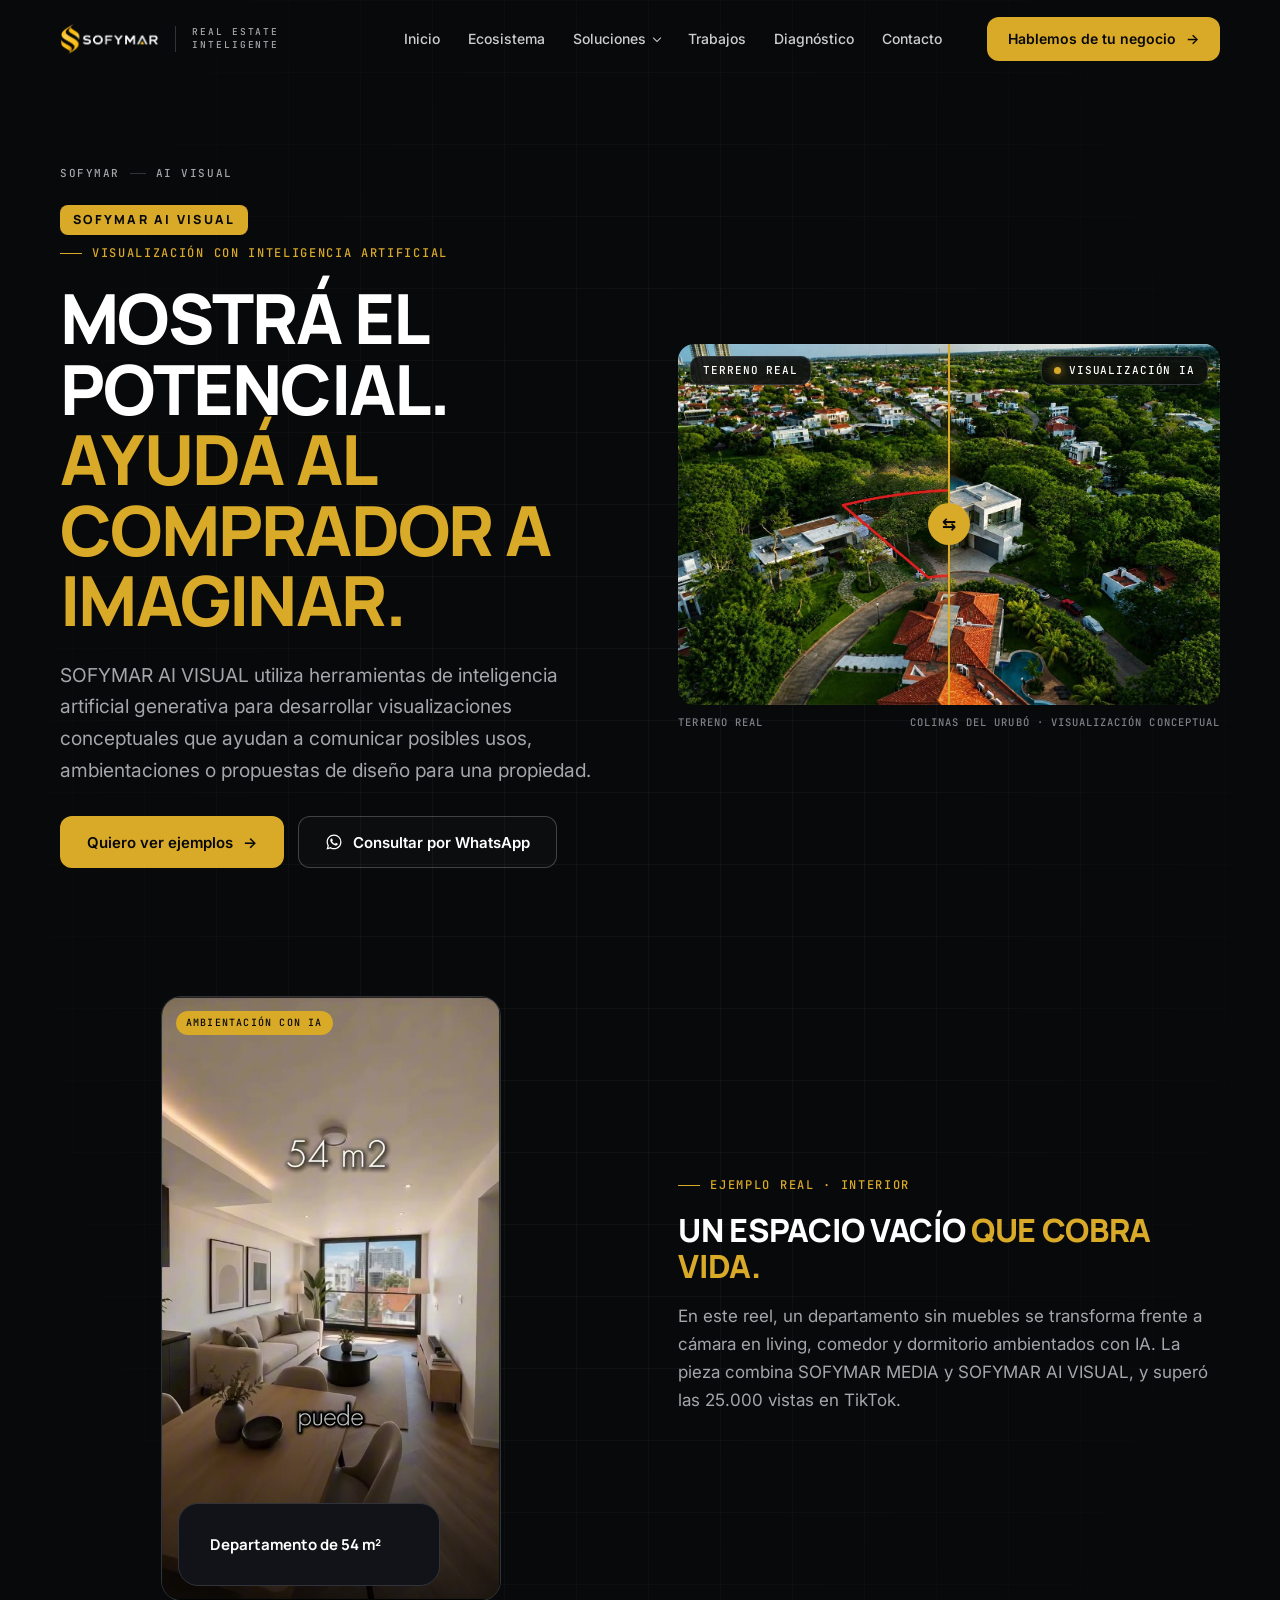
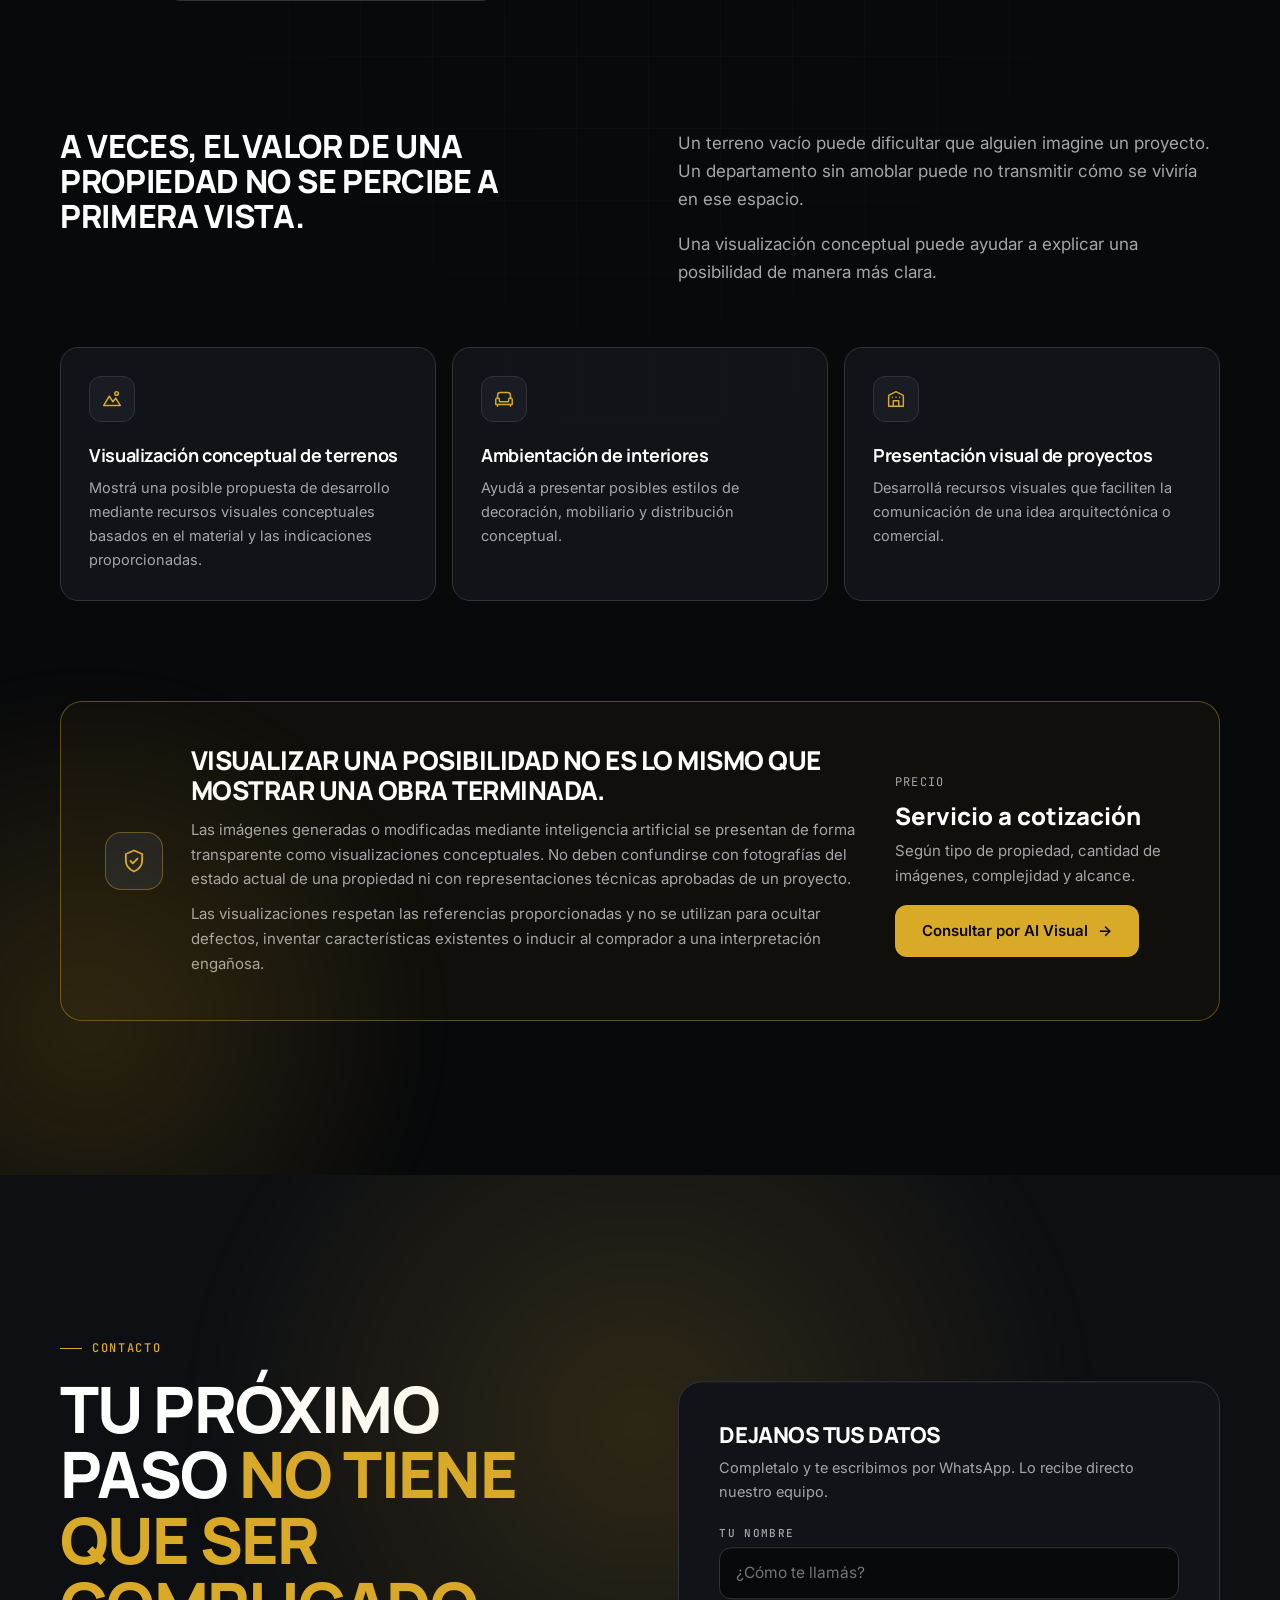
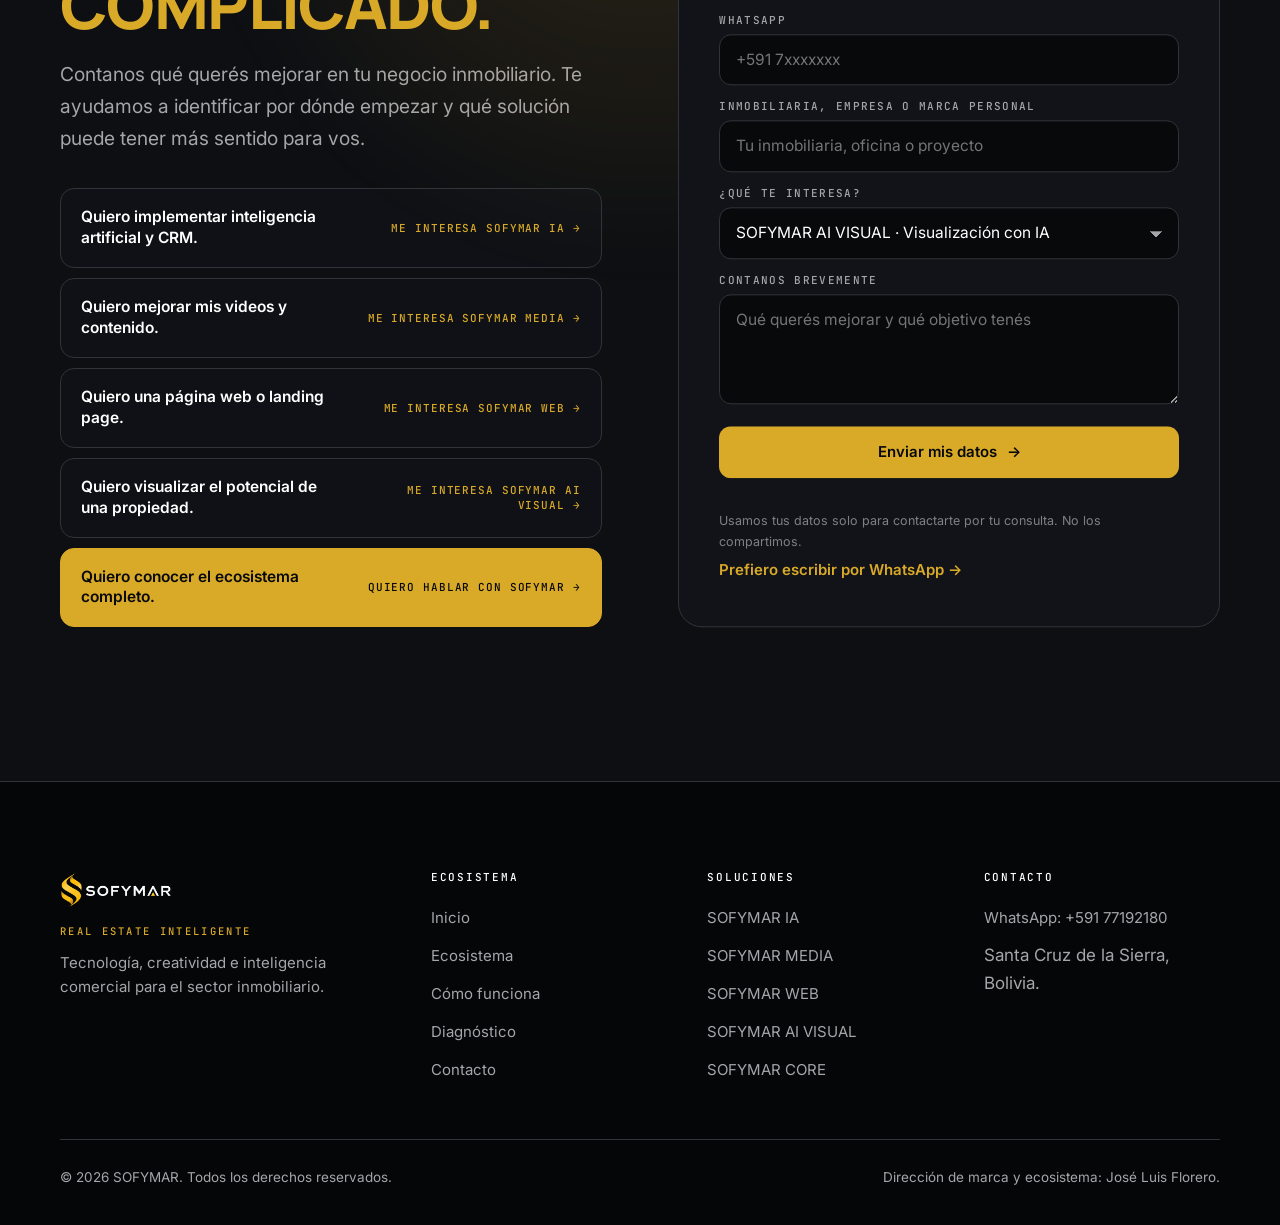
==== ai-visual.html @ 745413d5 "Actualiza el sitio y los archivos de la web SOFYMAR Co-Authored-By: Claude Sonnet 5.5 <noreply@anthr" ====
<!doctype html>
<html lang="es-BO">
<head>
<meta name="robots" content="noindex, nofollow">
<meta charset="utf-8">
<meta name="viewport" content="width=device-width, initial-scale=1">
<title>SOFYMAR AI VISUAL | Visualización inmobiliaria con IA</title>
<meta name="description" content="Visualizaciones conceptuales con IA: del terreno vacío a la casa y de un espacio vacío a uno amoblado, siempre identificadas como conceptuales.">
<meta name="theme-color" content="#08090B">
<link rel="icon" type="image/png" href="assets/favicon.png">
<link rel="apple-touch-icon" href="assets/apple-touch-icon.png">
<meta property="og:type" content="website">
<meta property="og:locale" content="es_BO">
<meta property="og:site_name" content="SOFYMAR">
<meta property="og:title" content="SOFYMAR AI VISUAL | Visualización inmobiliaria con IA">
<meta property="og:description" content="Visualizaciones conceptuales con IA: del terreno vacío a la casa y de un espacio vacío a uno amoblado, siempre identificadas como conceptuales.">
<meta property="og:image" content="assets/og-sofymar.jpg">
<meta name="twitter:card" content="summary_large_image">
<!-- PENDIENTE: con dominio, agregar <link rel="canonical"> y og:url; og:image absoluta -->
<link rel="preconnect" href="https://fonts.googleapis.com">
<link rel="preconnect" href="https://fonts.gstatic.com" crossorigin>
<link href="https://fonts.googleapis.com/css2?family=Inter:wght@400;500;600&family=JetBrains+Mono:wght@500&family=Manrope:wght@500;600;700;800&display=swap" rel="stylesheet">
<link rel="stylesheet" href="assets/sofymar-v2.css">
<link rel="stylesheet" href="assets/sofymar-extra.css">

</head>
<body>
<a class="skip" href="#contenido">Saltar al contenido</a>
<svg width="0" height="0" style="position:absolute" aria-hidden="true"><defs>
  <symbol id="i-wa" viewBox="0 0 24 24"><path fill="currentColor" d="M12.04 2C6.58 2 2.13 6.45 2.13 11.91c0 1.75.46 3.45 1.32 4.95L2.05 22l5.25-1.38a9.9 9.9 0 0 0 4.74 1.21h.01c5.46 0 9.91-4.45 9.91-9.91A9.85 9.85 0 0 0 12.04 2Zm0 18.15h-.01a8.2 8.2 0 0 1-4.19-1.150l-.3-.18-3.12.82.83-3.04-.2-.31a8.23 8.23 0 0 1-1.26-4.38c0-4.54 3.7-8.24 8.25-8.24a8.2 8.2 0 0 1 8.24 8.25c0 4.54-3.7 8.23-8.24 8.23Zm4.52-6.16c-.25-.12-1.47-.72-1.690-.81-.23-.08-.39-.12-.56.12-.17.25-.64.81-.78.97-.14.17-.29.19-.54.06-.25-.12-1.05-.39-1.99-1.23-.74-.66-1.23-1.47-1.38-1.72-.14-.25-.02-.38.11-.51.11-.11.25-.29.37-.43.12-.15.17-.25.25-.41.08-.17.04-.31-.02-.43-.06-.12-.56-1.34-.76-1.84-.2-.48-.41-.42-.56-.43h-.48a.92.92 0 0 0-.66.31c-.23.25-.87.85-.87 2.07 0 1.22.89 2.4 1.01 2.56.12.17 1.75 2.67 4.24 3.74.59.26 1.050.41 1.41.52.59.19 1.13.16 1.56.1.48-.07 1.47-.6 1.67-1.18.21-.58.21-1.07.14-1.18-.06-.1-.22-.16-.47-.29Z"/></symbol>
  <symbol id="i-check" viewBox="0 0 24 24"><path fill="none" stroke="currentColor" stroke-width="2" stroke-linecap="round" stroke-linejoin="round" d="m5 12.5 4.2 4.2L19 7"/></symbol>
  <symbol id="i-x" viewBox="0 0 24 24"><path fill="none" stroke="currentColor" stroke-width="2" stroke-linecap="round" d="M7 7l10 10M17 7 7 17"/></symbol>
  <symbol id="i-ia" viewBox="0 0 24 24"><g fill="none" stroke="currentColor" stroke-width="1.6" stroke-linecap="round" stroke-linejoin="round"><path d="M4 6.5A2.5 2.5 0 0 1 6.5 4h11A2.5 2.5 0 0 1 20 6.5v7a2.5 2.5 0 0 1-2.5 2.5H11l-4.5 4v-4A2.5 2.5 0 0 1 4 13.5Z"/><path d="M8.5 10h.01M12 10h.01M15.5 10h.01"/></g></symbol>
  <symbol id="i-media" viewBox="0 0 24 24"><g fill="none" stroke="currentColor" stroke-width="1.6" stroke-linecap="round" stroke-linejoin="round"><rect x="3" y="6" width="13" height="12" rx="2.5"/><path d="m16 10.5 5-3v9l-5-3"/></g></symbol>
  <symbol id="i-web" viewBox="0 0 24 24"><g fill="none" stroke="currentColor" stroke-width="1.6" stroke-linecap="round" stroke-linejoin="round"><rect x="3" y="4" width="18" height="16" rx="2.5"/><path d="M3 9h18M7 6.5h.01M9.5 6.5h.01"/></g></symbol>
  <symbol id="i-visual" viewBox="0 0 24 24"><g fill="none" stroke="currentColor" stroke-width="1.6" stroke-linecap="round" stroke-linejoin="round"><path d="M3 20h18M5 20V10l7-5 7 5v10"/><path d="M10 20v-5h4v5" stroke-dasharray="2 2"/><path d="M19 2.5l.6 1.4 1.4.6-1.4.6-.6 1.4-.6-1.4L17 4.5l1.4-.6Z"/></g></symbol>
  <symbol id="i-core" viewBox="0 0 24 24"><g fill="none" stroke="currentColor" stroke-width="1.6" stroke-linecap="round" stroke-linejoin="round"><circle cx="12" cy="12" r="3"/><circle cx="4.5" cy="6" r="1.8"/><circle cx="19.5" cy="6" r="1.8"/><circle cx="4.5" cy="18" r="1.8"/><circle cx="19.5" cy="18" r="1.8"/><path d="m6 7 3.6 3M18 7l-3.6 3M6 17l3.6-3M18 17l-3.6-3"/></g></symbol>
  <symbol id="i-shield" viewBox="0 0 24 24"><g fill="none" stroke="currentColor" stroke-width="1.6" stroke-linecap="round" stroke-linejoin="round"><path d="M12 3 5 6v5.5c0 4.3 3 7.7 7 9.5 4-1.8 7-5.2 7-9.5V6Z"/><path d="m9 12 2 2 4-4"/></g></symbol>
  <symbol id="i-land" viewBox="0 0 24 24"><g fill="none" stroke="currentColor" stroke-width="1.6" stroke-linecap="round" stroke-linejoin="round"><path d="M3 19 9 9l4 6 3-4 5 8Z"/><circle cx="17" cy="6" r="2"/></g></symbol>
  <symbol id="i-sofa" viewBox="0 0 24 24"><g fill="none" stroke="currentColor" stroke-width="1.6" stroke-linecap="round" stroke-linejoin="round"><path d="M5 11V8a3 3 0 0 1 3-3h8a3 3 0 0 1 3 3v3"/><path d="M3 13a2 2 0 0 1 4 0v2h10v-2a2 2 0 0 1 4 0v5H3Z"/><path d="M5 18v2M19 18v2"/></g></symbol>
  <symbol id="i-proj" viewBox="0 0 24 24"><g fill="none" stroke="currentColor" stroke-width="1.6" stroke-linecap="round" stroke-linejoin="round"><path d="M4 20V8l8-4 8 4v12"/><path d="M4 20h16M9 20v-6h6v6M8 10h.01M12 10h.01M16 10h.01"/></g></symbol>
  <symbol id="i-target" viewBox="0 0 24 24"><g fill="none" stroke="currentColor" stroke-width="1.6"><circle cx="12" cy="12" r="8"/><circle cx="12" cy="12" r="4"/><circle cx="12" cy="12" r=".8" fill="currentColor"/></g></symbol>
  <symbol id="i-bolt" viewBox="0 0 24 24"><path fill="none" stroke="currentColor" stroke-width="1.6" stroke-linejoin="round" d="M13 3 5 13h6l-1 8 8-10h-6Z"/></symbol>
  <symbol id="i-spark" viewBox="0 0 24 24"><path fill="none" stroke="currentColor" stroke-width="1.6" stroke-linejoin="round" d="M12 3l1.8 5.2L19 10l-5.2 1.8L12 17l-1.8-5.2L5 10l5.2-1.8Z"/></symbol>
  <symbol id="i-layers" viewBox="0 0 24 24"><g fill="none" stroke="currentColor" stroke-width="1.6" stroke-linejoin="round"><path d="m12 3 9 5-9 5-9-5Z"/><path d="m3 13 9 5 9-5"/></g></symbol>
  <symbol id="i-link" viewBox="0 0 24 24"><g fill="none" stroke="currentColor" stroke-width="1.6" stroke-linecap="round"><path d="M10 14a4 4 0 0 0 5.7 0l3-3a4 4 0 0 0-5.7-5.7l-1 1"/><path d="M14 10a4 4 0 0 0-5.7 0l-3 3a4 4 0 0 0 5.7 5.7l1-1"/></g></symbol>
  <symbol id="i-pin" viewBox="0 0 24 24"><g fill="none" stroke="currentColor" stroke-width="1.6"><path d="M12 21s-7-6.2-7-11.5A7 7 0 0 1 19 9.5C19 14.8 12 21 12 21Z"/><circle cx="12" cy="9.5" r="2.5"/></g></symbol>
  <symbol id="i-msg" viewBox="0 0 24 24"><g fill="none" stroke="currentColor" stroke-width="1.6" stroke-linejoin="round"><path d="M4 5h16v11H9l-5 4Z"/></g></symbol>
  <symbol id="i-crm" viewBox="0 0 24 24"><g fill="none" stroke="currentColor" stroke-width="1.6" stroke-linecap="round"><rect x="3" y="4" width="18" height="16" rx="2.5"/><path d="M7 9h10M7 13h6M7 17h8"/></g></symbol>
  <symbol id="i-l" viewBox="0 0 24 24"><path fill="none" stroke="currentColor" stroke-width="1.6" stroke-linecap="round" stroke-linejoin="round" d="M19 12H5m6-6-6 6 6 6"/></symbol>
  <symbol id="i-r" viewBox="0 0 24 24"><path fill="none" stroke="currentColor" stroke-width="1.6" stroke-linecap="round" stroke-linejoin="round" d="M5 12h14m-6-6 6 6-6 6"/></symbol>
</defs></svg>

<header class="hdr" id="hdr">
  <div class="wrap hdr-in">
    <a class="brand" href="index.html" aria-label="SOFYMAR — inicio">
      <img src="assets/sofymar-logo-transparente.webp" alt="SOFYMAR" width="1626" height="524">
      <span class="d">REAL ESTATE<br>INTELIGENTE</span>
    </a>
    <nav class="nav" aria-label="Principal">
      <a href="index.html">Inicio</a>
      <a href="index.html#ecosistema">Ecosistema</a>
      <div class="dd" id="dd">
        <button type="button" aria-expanded="false" aria-controls="dd-menu">Soluciones</button>
        <div class="dd-menu" id="dd-menu">
          <a href="ia.html"><span class="i"><svg aria-hidden="true"><use href="#i-ia"/></svg></span><strong>SOFYMAR IA</strong><span>Inteligencia artificial + CRM</span></a>
          <a href="media.html"><span class="i"><svg aria-hidden="true"><use href="#i-media"/></svg></span><strong>SOFYMAR MEDIA</strong><span>Producción audiovisual</span></a>
          <a href="web.html"><span class="i"><svg aria-hidden="true"><use href="#i-web"/></svg></span><strong>SOFYMAR WEB</strong><span>Landings, webs y showrooms 3D</span></a>
          <a href="ai-visual.html"><span class="i"><svg aria-hidden="true"><use href="#i-visual"/></svg></span><strong>SOFYMAR AI VISUAL</strong><span>Visualización con IA generativa</span></a>
          <a href="core.html" class="wide"><span class="i"><svg aria-hidden="true"><use href="#i-core"/></svg></span><strong>SOFYMAR CORE · EN DESARROLLO</strong><span>Inteligencia comercial inmobiliaria</span></a>
        </div>
      </div>
      <a href="index.html#trabajos">Trabajos</a>
      <a href="index.html#diagnostico">Diagnóstico</a>
      <a href="#contacto">Contacto</a>
    </nav>
    <a class="btn btn-gold btn-desk" data-wa="aivisual" data-event="cta_header" href="https://wa.me/59177192180" target="_blank" rel="noopener">Hablemos de tu negocio <span class="arr" aria-hidden="true">→</span></a>
    <button class="burger" id="burger" type="button" aria-label="Abrir menú" aria-expanded="false" aria-controls="mnav"><span></span><span></span><span></span></button>
  </div>
</header>
<nav class="mnav" id="mnav" aria-label="Menú móvil">
  <a href="index.html">Inicio</a>
  <a href="index.html#ecosistema">Ecosistema</a>
  <div class="sub">
    <a href="ia.html">SOFYMAR IA</a><a href="media.html">SOFYMAR MEDIA</a><a href="web.html">SOFYMAR WEB</a><a href="ai-visual.html">SOFYMAR AI VISUAL</a><a href="core.html">SOFYMAR CORE</a>
  </div>
  <a href="index.html#trabajos">Trabajos</a>
  <a href="index.html#diagnostico">Diagnóstico</a>
  <a href="#contacto">Contacto</a>
  <a class="btn btn-gold" data-wa="aivisual" href="https://wa.me/59177192180" target="_blank" rel="noopener">Hablemos de tu negocio <span class="arr" aria-hidden="true">→</span></a>
</nav>


<main id="contenido">

<section class="sec landing-first grid-bg" id="ai-visual" aria-labelledby="t-aiv">
  <div class="glow" style="width:700px;height:700px;left:-260px;bottom:-200px"></div>
  <div class="wrap">
    <nav class="crumb rv" aria-label="Ruta"><a href="index.html">SOFYMAR</a><i></i><span>AI Visual</span></nav>
    <div class="split">
      <div>
        <div class="u-label rv"><span class="u-name">SOFYMAR AI VISUAL</span><p class="tag">Visualización con inteligencia artificial</p></div>
        <h1 class="h1-land rv" id="t-aiv">Mostrá el potencial. <span class="o">Ayudá al comprador a imaginar.</span></h1>
        <p class="lead rv" style="margin-top:24px">SOFYMAR AI VISUAL utiliza herramientas de inteligencia artificial generativa para desarrollar visualizaciones conceptuales que ayudan a comunicar posibles usos, ambientaciones o propuestas de diseño para una propiedad.</p>
        <div class="btn-row rv" style="margin-top:30px">
          <a class="btn btn-gold" data-wa="aivisual-ejemplos" href="https://wa.me/59177192180" target="_blank" rel="noopener">Quiero ver ejemplos <span class="arr" aria-hidden="true">→</span></a>
          <a class="btn btn-line" data-wa="aivisual" href="https://wa.me/59177192180" target="_blank" rel="noopener"><svg class="wa-ico" aria-hidden="true"><use href="#i-wa"/></svg>Consultar por WhatsApp</a>
        </div>
      </div>
      <div class="rv s">
        <!-- Comparador: reemplazar el contenido de cada panel por <img> reales (estado original / visualización conceptual) -->
        <div class="cmp">
  <img src="assets/aiv-colinas-terreno-mejorado.webp" alt="Toma con dron del terreno real en Colinas del Urubó, con el lote marcado en rojo" loading="lazy" width="1400" height="933">
  <img class="after" src="assets/aiv-colinas-casa-ia-mejorada.webp" alt="Misma toma con una residencia moderna generada con IA sobre el lote, visualización conceptual" loading="lazy" width="1400" height="933">
  <span class="chip cl">Terreno real</span>
  <span class="chip cr"><span class="dot"></span>Visualización IA</span>
  <span class="bar" aria-hidden="true"></span>
  <input type="range" min="0" max="100" value="50" aria-label="Arrastrá para comparar el terreno real con la visualización con IA">
</div>

        <div class="cmp-cap"><span>Terreno real</span><span>Colinas del Urubó · visualización conceptual</span></div>
      </div>
    </div>

<div class="sub-block split">
  <div class="rv" style="display:flex;justify-content:center">
    <div class="reel-v" style="max-width:340px">
      <video muted playsinline loop preload="none" poster="assets/aiv-ingrid-poster.jpg" data-src="assets/aiv-ingrid-amoblado.mp4" data-autoview aria-label="Departamento de 54 m² vacío que se amuebla con IA"></video>
      <span class="flag flag-gold">Ambientación con IA</span>
      <p class="cap">Departamento de 54 m²</p>
    </div>
  </div>
  <div class="rv">
    <p class="tag">Ejemplo real · Interior</p>
    <h3 class="sub-h">Un espacio vacío <span class="o">que cobra vida.</span></h3>
    <div class="body-txt"><p>En este reel, un departamento sin muebles se transforma frente a cámara en living, comedor y dormitorio ambientados con IA. La pieza combina SOFYMAR MEDIA y SOFYMAR AI VISUAL, y superó las 25.000 vistas en TikTok.</p></div>
  </div>
</div>

    <div class="sub-block split top">
      <h3 class="sub-h rv">A veces, el valor de una propiedad no se percibe a primera vista.</h3>
      <div class="body-txt rv">
        <p>Un terreno vacío puede dificultar que alguien imagine un proyecto. Un departamento sin amoblar puede no transmitir cómo se viviría en ese espacio.</p>
        <p>Una visualización conceptual puede ayudar a explicar una posibilidad de manera más clara.</p>
      </div>
    </div>

    <div class="feat3 stg" style="margin-top:44px">
      <div class="feat"><span class="i"><svg aria-hidden="true"><use href="#i-land"/></svg></span><h4>Visualización conceptual de terrenos</h4><p>Mostrá una posible propuesta de desarrollo mediante recursos visuales conceptuales basados en el material y las indicaciones proporcionadas.</p></div>
      <div class="feat"><span class="i"><svg aria-hidden="true"><use href="#i-sofa"/></svg></span><h4>Ambientación de interiores</h4><p>Ayudá a presentar posibles estilos de decoración, mobiliario y distribución conceptual.</p></div>
      <div class="feat"><span class="i"><svg aria-hidden="true"><use href="#i-proj"/></svg></span><h4>Presentación visual de proyectos</h4><p>Desarrollá recursos visuales que faciliten la comunicación de una idea arquitectónica o comercial.</p></div>
    </div>

    <div class="shield rv">
      <span class="ic"><svg width="28" height="28" aria-hidden="true"><use href="#i-shield"/></svg></span>
      <div>
        <h3>Visualizar una posibilidad no es lo mismo que mostrar una obra terminada.</h3>
        <p>Las imágenes generadas o modificadas mediante inteligencia artificial se presentan de forma transparente como visualizaciones conceptuales. No deben confundirse con fotografías del estado actual de una propiedad ni con representaciones técnicas aprobadas de un proyecto.</p>
        <p>Las visualizaciones respetan las referencias proporcionadas y no se utilizan para ocultar defectos, inventar características existentes o inducir al comprador a una interpretación engañosa.</p>
      </div>
      <div class="quote-box">
        <span class="mono">Precio</span>
        <b>Servicio a cotización</b>
        <p class="small muted" style="margin-bottom:16px">Según tipo de propiedad, cantidad de imágenes, complejidad y alcance.</p>
        <a class="btn btn-gold" data-wa="aivisual" href="https://wa.me/59177192180" target="_blank" rel="noopener">Consultar por AI Visual <span class="arr" aria-hidden="true">→</span></a>
      </div>
    </div>
  </div>
</section>

<section class="sec alt" id="contacto" aria-labelledby="t-cta">
  <div class="glow" style="width:900px;height:900px;left:50%;top:-200px;margin-left:-450px"></div>
  <div class="wrap contact">
    <div>
      <p class="tag rv">Contacto</p>
      <h2 class="big rv" id="t-cta">Tu próximo paso <span class="o">no tiene que ser complicado.</span></h2>
      <p class="lead rv" style="margin-top:22px">Contanos qué querés mejorar en tu negocio inmobiliario. Te ayudamos a identificar por dónde empezar y qué solución puede tener más sentido para vos.</p>
      <div class="opt-list stg">
        <a class="opt" href="#formulario" data-interes="SOFYMAR IA" data-event="contacto_opcion"><span class="q">Quiero implementar inteligencia artificial y CRM.</span><span class="c">Me interesa SOFYMAR IA →</span></a>
        <a class="opt" href="#formulario" data-interes="SOFYMAR MEDIA" data-event="contacto_opcion"><span class="q">Quiero mejorar mis videos y contenido.</span><span class="c">Me interesa SOFYMAR MEDIA →</span></a>
        <a class="opt" href="#formulario" data-interes="SOFYMAR WEB" data-event="contacto_opcion"><span class="q">Quiero una página web o landing page.</span><span class="c">Me interesa SOFYMAR WEB →</span></a>
        <a class="opt" href="#formulario" data-interes="SOFYMAR AI VISUAL" data-event="contacto_opcion"><span class="q">Quiero visualizar el potencial de una propiedad.</span><span class="c">Me interesa SOFYMAR AI VISUAL →</span></a>
        <a class="opt all" href="#formulario" data-interes="el ecosistema completo" data-event="contacto_opcion"><span class="q">Quiero conocer el ecosistema completo.</span><span class="c">Quiero hablar con SOFYMAR →</span></a>
      </div>
    </div>

    <form class="form rv" id="waForm" novalidate>
      <span id="formulario" class="form-anchor"></span>
      <div id="formBody">
        <h3>Dejanos tus datos</h3>
        <p class="muted">Completalo y te escribimos por WhatsApp. Lo recibe directo nuestro equipo.</p>
        <div class="field"><label for="fName">Tu nombre</label><input id="fName" name="nombre" autocomplete="name" placeholder="¿Cómo te llamás?" required></div>
        <div class="field"><label for="fPhone">WhatsApp</label><input id="fPhone" name="whatsapp" type="tel" inputmode="tel" autocomplete="tel" placeholder="+591 7xxxxxxx" required></div>
        <div class="field"><label for="fBiz">Inmobiliaria, empresa o marca personal</label><input id="fBiz" name="negocio" autocomplete="organization" placeholder="Tu inmobiliaria, oficina o proyecto"></div>
        <div class="field"><label for="fSol">¿Qué te interesa?</label>
          <select id="fSol" name="interes">
            <option value="el ecosistema completo">El ecosistema completo</option>
            <option value="SOFYMAR IA">SOFYMAR IA · IA + CRM</option>
            <option value="SOFYMAR MEDIA">SOFYMAR MEDIA · Contenido audiovisual</option>
            <option value="SOFYMAR WEB">SOFYMAR WEB · Landing, web o showroom</option>
            <option value="SOFYMAR AI VISUAL">SOFYMAR AI VISUAL · Visualización con IA</option>
            <option value="SOFYMAR CORE">SOFYMAR CORE · Novedades</option>
          </select>
        </div>
        <div id="mediaFields" class="media-fields" hidden>
          <div class="field"><label for="fTipo">¿Qué tipo de contenido necesitás?</label>
            <select id="fTipo" name="tipo_contenido">
              <option value="">Elegí una opción</option>
              <option>Videos de propiedades o proyectos</option>
              <option>Contenido para mi marca personal</option>
              <option>Tour inmobiliario con cámara y dron</option>
              <option>Edición de material existente</option>
              <option>Otro proyecto audiovisual</option>
            </select>
          </div>
          <div class="field"><label for="fObj">¿Cuál es tu principal objetivo?</label>
            <select id="fObj" name="objetivo">
              <option value="">Elegí una opción</option>
              <option>Presentar una propiedad</option>
              <option>Captar potenciales clientes</option>
              <option>Fortalecer mi marca personal</option>
              <option>Planificar contenido mensual</option>
            </select>
          </div>
          <div class="field"><label for="fFecha">Fecha de grabación deseada (opcional)</label><input id="fFecha" name="fecha_grabacion" type="date"></div>
        </div>
        <div class="field"><label for="fMsg">Contanos brevemente</label><textarea id="fMsg" name="mensaje" placeholder="Qué querés mejorar y qué objetivo tenés"></textarea></div>
        <div class="hp" aria-hidden="true"><label for="fWeb">No completar</label><input id="fWeb" name="web" tabindex="-1" autocomplete="off"></div>
        <button class="btn btn-gold" id="fSubmit" type="submit" data-event="form_contacto_enviar">Enviar mis datos <span class="arr" aria-hidden="true">→</span></button>
        <p class="err" id="fErr" role="alert"></p>
      <a class="btn btn-line" id="fGo" href="#" target="_blank" rel="noopener" hidden style="width:100%;margin-top:10px">Abrir WhatsApp con tu mensaje <span class="arr" aria-hidden="true">→</span></a>
        <p class="fine">Usamos tus datos solo para contactarte por tu consulta. No los compartimos.</p>
        <a class="link" id="fWa" data-wa="general" href="https://wa.me/59177192180" target="_blank" rel="noopener" data-event="form_contacto_whatsapp" style="margin-top:6px">Prefiero escribir por WhatsApp →</a>
      </div>
      <div id="formOk" class="form-ok" role="status" tabindex="-1" hidden>
        <span class="ok-ic" aria-hidden="true"><svg><use href="#i-check"/></svg></span>
        <h3 id="formOkT">Recibimos tus datos</h3>
        <p class="muted" id="formOkX">Te escribimos por WhatsApp en cuanto los veamos.</p>
        <div class="btn-row">
          <a class="btn btn-gold" id="formOkWa" data-wa="general" href="https://wa.me/59177192180" target="_blank" rel="noopener">Escribir por WhatsApp <span class="arr" aria-hidden="true">→</span></a>
          <a class="btn btn-line" id="formOkCal" href="media.html#agenda" hidden>Elegir fecha de grabación</a>
        </div>
      </div>
    </form>
  </div>
</section>

</main>

<footer class="ftr">
  <div class="wrap">
    <div class="ftr-grid">
      <div>
        <a class="brand" href="index.html" aria-label="SOFYMAR — inicio"><img src="assets/sofymar-logo-transparente.webp" alt="SOFYMAR" width="1626" height="524" loading="lazy"></a>
        <p class="dsc">REAL ESTATE INTELIGENTE</p>
        <p>Tecnología, creatividad e inteligencia comercial para el sector inmobiliario.</p>
      </div>
      <nav aria-label="Ecosistema">
        <h4>Ecosistema</h4>
        <ul><li><a href="index.html">Inicio</a></li><li><a href="index.html#ecosistema">Ecosistema</a></li><li><a href="index.html#como-funciona">Cómo funciona</a></li><li><a href="index.html#diagnostico">Diagnóstico</a></li><li><a href="#contacto">Contacto</a></li></ul>
      </nav>
      <nav aria-label="Soluciones">
        <h4>Soluciones</h4>
        <ul><li><a href="ia.html">SOFYMAR IA</a></li><li><a href="media.html">SOFYMAR MEDIA</a></li><li><a href="web.html">SOFYMAR WEB</a></li><li><a href="ai-visual.html">SOFYMAR AI VISUAL</a></li><li><a href="core.html">SOFYMAR CORE</a></li></ul>
      </nav>
      <div>
        <h4>Contacto</h4>
        <ul><li><a data-wa="general" href="https://wa.me/59177192180" target="_blank" rel="noopener">WhatsApp: +591 77192180</a></li><li>Santa Cruz de la Sierra, Bolivia.</li></ul>
      </div>
    </div>
    <div class="ftr-bottom">
      <span>© <span id="year">2026</span> SOFYMAR. Todos los derechos reservados.</span>
      <span>Dirección de marca y ecosistema: José Luis Florero.</span>
    </div>
  </div>
</footer>

<a class="wa-float" id="waFloat" data-wa="aivisual" href="https://wa.me/59177192180" target="_blank" rel="noopener" aria-label="Escribir a SOFYMAR por WhatsApp"><svg aria-hidden="true"><use href="#i-wa"/></svg></a>
<script src="assets/sofymar-site.js"></script>
</body>
</html>
---- assets/sofymar-v2.css ----
/* ======================================================================
   TOKENS
   ====================================================================== */
:root{
  --bg:#08090B;          /* negro obsidiana */
  --bg-2:#0D0F13;
  --panel:#111318;
  --grafito:#191C22;
  --line:#30333A;        /* gris divisor */
  --line-soft:rgba(48,51,58,.6);
  --oro:#D9A928;
  --oro-h:#F0C653;
  --oro-glow:rgba(217,169,40,.35);
  --marfil:#F7F5EF;
  --blanco:#FFFFFF;
  --titanio:#A6A6AA;
  --muted:#7E8088;

  --f-h:"Manrope",system-ui,sans-serif;
  --f-b:"Inter",system-ui,sans-serif;
  --f-m:"JetBrains Mono",ui-monospace,monospace;

  --max:1240px;
  --g:clamp(16px,4vw,40px);
  --sy:clamp(96px,12vw,170px);
  --r:18px;
  --ease:cubic-bezier(.2,.7,.2,1);
}
*,*::before,*::after{box-sizing:border-box}
html{scroll-behavior:smooth;-webkit-text-size-adjust:100%}
body{margin:0;background:var(--bg);color:var(--blanco);font:400 17px/1.65 var(--f-b);-webkit-font-smoothing:antialiased;overflow-x:hidden}
img,video{display:block;max-width:100%}
img{height:auto}
a{color:inherit}
h1,h2,h3,h4{margin:0;font-family:var(--f-h);line-height:1.08;letter-spacing:-.02em}
p{margin:0 0 1em}
:focus-visible{outline:2px solid var(--oro-h);outline-offset:3px;border-radius:6px}
::selection{background:var(--oro);color:var(--bg)}
::-webkit-scrollbar{width:10px}
::-webkit-scrollbar-track{background:var(--bg)}
::-webkit-scrollbar-thumb{background:#2a2d33;border-radius:10px;border:2px solid var(--bg)}
::-webkit-scrollbar-thumb:hover{background:var(--oro)}
.skip{position:absolute;left:-999px;top:8px;z-index:300;background:var(--oro);color:var(--bg);padding:10px 16px;border-radius:8px;font-weight:600;text-decoration:none}
.skip:focus{left:16px}
.sr-only{position:absolute;width:1px;height:1px;overflow:hidden;clip:rect(0 0 0 0);white-space:nowrap}
.wrap{width:100%;max-width:var(--max);margin:0 auto;padding:0 var(--g)}
section{position:relative}
[id]{scroll-margin-top:80px}
.sec{padding:var(--sy) 0;position:relative;overflow:hidden}
.alt{background:var(--bg-2)}

/* Fondo tecnológico: grilla + brillo dorado */
.grid-bg::before{
  content:"";position:absolute;inset:0;pointer-events:none;
  background-image:linear-gradient(rgba(255,255,255,.035) 1px,transparent 1px),linear-gradient(90deg,rgba(255,255,255,.035) 1px,transparent 1px);
  background-size:72px 72px;
  -webkit-mask-image:radial-gradient(ellipse 70% 60% at 50% 30%,#000 30%,transparent 80%);
          mask-image:radial-gradient(ellipse 70% 60% at 50% 30%,#000 30%,transparent 80%);
}
.glow{position:absolute;border-radius:50%;pointer-events:none;filter:blur(20px);background:radial-gradient(closest-side,rgba(217,169,40,.16),transparent)}

/* Tipografía */
.tag{display:inline-flex;align-items:center;gap:10px;font:500 12px/1 var(--f-m);letter-spacing:.14em;text-transform:uppercase;color:var(--oro);margin-bottom:22px}
.tag::before{content:"";width:22px;height:1px;background:currentColor}
.tag.c{justify-content:center}
.big{font-weight:800;text-transform:uppercase;font-size:clamp(32px,5vw,64px);letter-spacing:-.025em;line-height:1.02}
.big .o,.o{color:var(--oro)}
.mid{font-weight:800;text-transform:uppercase;font-size:clamp(26px,3.4vw,42px);letter-spacing:-.02em;line-height:1.05}
.lead{font-size:clamp(17px,1.5vw,19.5px);color:var(--titanio);max-width:60ch}
.center{text-align:center}
.center .lead{margin-left:auto;margin-right:auto}
.head{margin-bottom:clamp(48px,6vw,80px)}
.head.center .big{max-width:20ch;margin:0 auto 22px}
.small{font-size:14px}
.muted{color:var(--titanio)}
.mono{font-family:var(--f-m);font-size:12px;letter-spacing:.1em;text-transform:uppercase}

/* Botones */
.btn{display:inline-flex;align-items:center;justify-content:center;gap:10px;min-height:52px;padding:0 26px;border-radius:12px;font:600 15px/1 var(--f-b);text-decoration:none;border:1px solid transparent;cursor:pointer;transition:background .3s,color .3s,border-color .3s,box-shadow .4s var(--ease),transform .3s var(--ease);white-space:nowrap}
.btn .arr{transition:transform .3s var(--ease)}
.btn:hover .arr{transform:translateX(4px)}
.btn-gold{background:var(--oro);color:var(--bg)}
.btn-gold:hover{background:var(--oro-h);box-shadow:0 10px 40px -8px var(--oro-glow)}
.btn-line{border-color:rgba(255,255,255,.22);color:var(--blanco);background:rgba(255,255,255,.02)}
.btn-line:hover{border-color:var(--oro);color:var(--oro-h)}
.btn-row{display:flex;flex-wrap:wrap;gap:14px;align-items:center}
.center .btn-row{justify-content:center}
.wa-ico{width:18px;height:18px;flex:none}
.link{display:inline-flex;align-items:center;gap:8px;color:var(--oro);font-weight:600;font-size:15px;text-decoration:none;border-bottom:1px solid transparent;padding-bottom:2px;transition:border-color .3s,color .3s}
.link:hover{border-color:currentColor;color:var(--oro-h)}
@media (max-width:420px){.btn{white-space:normal;text-align:center;line-height:1.25;padding:14px 20px}}

/* Marco HUD con esquinas */
.hud{position:relative;border-radius:var(--r);overflow:hidden;border:1px solid var(--line);background:var(--panel)}
.hud::before,.hud::after{content:"";position:absolute;width:18px;height:18px;z-index:3;pointer-events:none}
.hud::before{top:10px;left:10px;border-top:1.5px solid var(--oro);border-left:1.5px solid var(--oro)}
.hud::after{bottom:10px;right:10px;border-bottom:1.5px solid var(--oro);border-right:1.5px solid var(--oro)}
.hud img{width:100%;height:100%;object-fit:cover}
.chip{position:absolute;z-index:4;display:inline-flex;align-items:center;gap:8px;padding:8px 12px;border-radius:10px;background:rgba(8,9,11,.82);backdrop-filter:blur(10px);-webkit-backdrop-filter:blur(10px);border:1px solid var(--line);font:500 11px/1 var(--f-m);letter-spacing:.08em;text-transform:uppercase;color:var(--blanco);white-space:nowrap}
.dot{width:7px;height:7px;border-radius:50%;background:var(--oro);box-shadow:0 0 10px var(--oro);flex:none}
.dot.g{background:#3DDC97;box-shadow:0 0 10px #3DDC97}
.pulse{animation:pulse 2.2s ease-in-out infinite}
@keyframes pulse{50%{opacity:.35}}

/* Ventana de navegador para capturas reales */
.browser{border-radius:14px;overflow:hidden;border:1px solid var(--line);background:#0f1115;box-shadow:0 40px 80px -40px rgba(0,0,0,.9)}
.browser .bar{display:flex;align-items:center;gap:7px;height:34px;padding:0 14px;background:#15171c;border-bottom:1px solid var(--line)}
.browser .bar i{width:9px;height:9px;border-radius:50%;background:#2c2f36;flex:none}
.browser .bar span{margin-left:12px;font:500 11px/1 var(--f-m);color:var(--muted);letter-spacing:.04em;white-space:nowrap;overflow:hidden;text-overflow:ellipsis}
.browser img{width:100%;height:auto}

/* Espacio reservado para recurso real pendiente */
.slot{position:relative;display:flex;flex-direction:column;justify-content:flex-end;gap:6px;padding:20px;border-radius:var(--r);overflow:hidden;border:1px dashed rgba(217,169,40,.45);background:repeating-linear-gradient(135deg,rgba(217,169,40,.05) 0 1px,transparent 1px 14px),linear-gradient(160deg,#14161b,#0b0c0f);color:var(--titanio);font-size:13px;line-height:1.45}
.slot b{font:600 14px/1.3 var(--f-h);color:var(--blanco)}
.slot code{font:500 11px/1.4 var(--f-m);color:var(--muted);word-break:break-all}
.slot .st{position:absolute;top:14px;left:14px;font:500 10px/1 var(--f-m);letter-spacing:.12em;text-transform:uppercase;padding:6px 9px;border-radius:999px;background:rgba(217,169,40,.12);color:var(--oro)}

/* ======================================================================
   HEADER
   ====================================================================== */
.hdr{position:fixed;inset:0 0 auto 0;z-index:100;transition:background .4s,border-color .4s;border-bottom:1px solid transparent}
.hdr.solid{background:rgba(8,9,11,.82);backdrop-filter:blur(16px) saturate(140%);-webkit-backdrop-filter:blur(16px) saturate(140%);border-color:var(--line-soft)}
.hdr-in{display:flex;align-items:center;gap:22px;height:78px}
.brand{display:flex;align-items:center;gap:16px;text-decoration:none;flex:none}
.brand img{height:32px;width:auto}
.brand .d{font:500 9.5px/1.35 var(--f-m);letter-spacing:.2em;color:var(--titanio);padding-left:16px;border-left:1px solid var(--line)}
.nav{margin-left:auto;display:flex;align-items:center;gap:2px}
.nav>a,.dd>button{font:500 14px/1 var(--f-b);color:rgba(255,255,255,.8);text-decoration:none;background:none;border:0;cursor:pointer;padding:12px 13px;border-radius:8px;transition:color .25s}
.nav>a:hover,.dd>button:hover,.dd.open>button{color:var(--oro-h)}
.dd{position:relative}
.dd>button::after{content:"";display:inline-block;width:6px;height:6px;margin-left:8px;border-right:1.5px solid currentColor;border-bottom:1.5px solid currentColor;transform:translateY(-3px) rotate(45deg);transition:transform .3s}
.dd.open>button::after{transform:translateY(0) rotate(-135deg)}
.dd-menu{position:absolute;top:calc(100% + 12px);left:50%;width:min(620px,90vw);transform:translate(-50%,8px);display:grid;grid-template-columns:1fr 1fr;gap:4px;padding:10px;border-radius:18px;background:rgba(14,16,20,.97);border:1px solid var(--line);box-shadow:0 40px 80px -30px rgba(0,0,0,.8);opacity:0;visibility:hidden;transition:opacity .25s,transform .25s var(--ease),visibility .25s}
.dd.open .dd-menu{opacity:1;visibility:visible;transform:translate(-50%,0)}
.dd-menu a{display:grid;grid-template-columns:40px 1fr;gap:2px 14px;padding:14px;border-radius:12px;text-decoration:none;transition:background .2s}
.dd-menu a:hover,.dd-menu a:focus-visible{background:var(--grafito)}
.dd-menu .i{grid-row:span 2;width:40px;height:40px;border-radius:10px;display:grid;place-items:center;background:var(--grafito);color:var(--oro);border:1px solid var(--line)}
.dd-menu .i svg{width:20px;height:20px}
.dd-menu strong{font:700 13.5px/1.3 var(--f-h);letter-spacing:.04em}
.dd-menu span:last-child{font-size:12.5px;color:var(--titanio);line-height:1.4}
.dd-menu a.wide{grid-column:span 2;border-top:1px solid var(--line);border-radius:0 0 12px 12px;margin-top:4px}
.hdr .btn{min-height:44px;padding:0 20px;font-size:14px;margin-left:10px}
.burger{display:none;margin-left:auto;width:46px;height:46px;border-radius:12px;border:1px solid var(--line);background:transparent;cursor:pointer;position:relative}
.burger span{position:absolute;left:13px;right:13px;height:1.5px;background:var(--blanco);transition:transform .3s var(--ease),opacity .3s}
.burger span:nth-child(1){top:17px}.burger span:nth-child(2){top:23px}.burger span:nth-child(3){top:29px}
.burger[aria-expanded="true"] span:nth-child(1){transform:translateY(6px) rotate(45deg)}
.burger[aria-expanded="true"] span:nth-child(2){opacity:0}
.burger[aria-expanded="true"] span:nth-child(3){transform:translateY(-6px) rotate(-45deg)}
.mnav{position:fixed;inset:78px 0 0 0;z-index:99;background:var(--bg);padding:20px var(--g) 40px;overflow-y:auto;opacity:0;visibility:hidden;transform:translateY(-8px);transition:opacity .3s,transform .3s var(--ease),visibility .3s}
.mnav.open{opacity:1;visibility:visible;transform:none}
.mnav a{display:block;padding:15px 0;border-bottom:1px solid var(--line);text-decoration:none;font:700 19px/1.3 var(--f-h);text-transform:uppercase;letter-spacing:.01em}
.mnav .sub a{font:500 15px/1.3 var(--f-b);text-transform:none;color:var(--titanio);padding:12px 0 12px 18px}
.mnav .sub a::before{content:"— ";color:var(--oro)}
.mnav .btn{margin-top:28px;width:100%}
@media (max-width:1100px){.nav,.hdr .btn-desk{display:none}.burger{display:block}.brand .d{display:none}}
@media (min-width:1101px){.mnav{display:none}}

/* ======================================================================
   HERO — video del edificio (scroll)
   ====================================================================== */
.hero{height:420vh;background:var(--bg)}
.hero-sticky{position:sticky;top:0;height:100vh;height:100svh;overflow:hidden}
.hero video,.hero .poster{position:absolute;inset:0;width:100%;height:100%;object-fit:cover}
.hero video{z-index:1}
.hero-shade{position:absolute;inset:0;z-index:2;pointer-events:none;background:
  linear-gradient(90deg,rgba(8,9,11,.94) 0%,rgba(8,9,11,.74) 40%,rgba(8,9,11,.15) 72%,rgba(8,9,11,.05) 100%),
  linear-gradient(0deg,rgba(8,9,11,1) 0%,rgba(8,9,11,0) 30%),
  linear-gradient(180deg,rgba(8,9,11,.65) 0%,rgba(8,9,11,0) 20%)}
.hero-grid{position:absolute;inset:0;z-index:2;pointer-events:none;background-image:linear-gradient(rgba(255,255,255,.04) 1px,transparent 1px),linear-gradient(90deg,rgba(255,255,255,.04) 1px,transparent 1px);background-size:72px 72px;-webkit-mask-image:linear-gradient(90deg,#000 0%,transparent 55%);mask-image:linear-gradient(90deg,#000 0%,transparent 55%)}
.hero-content{position:absolute;inset:0;z-index:3;display:flex;align-items:center}
.hero-content .wrap{padding-top:70px}
.hero-copy{max-width:760px}
.h1{font-weight:800;text-transform:uppercase;font-size:clamp(32px,5.2vw,72px);line-height:.98;letter-spacing:-.03em;margin-bottom:26px}
.h1 .o{background:linear-gradient(90deg,var(--oro),var(--oro-h));-webkit-background-clip:text;background-clip:text;color:transparent}
.hero-sub{font-size:clamp(16px,1.4vw,18.5px);color:rgba(255,255,255,.76);max-width:58ch;margin-bottom:34px}
.hero-sup{margin-top:30px;display:flex;align-items:center;gap:12px;font:500 12px/1.4 var(--f-m);letter-spacing:.08em;text-transform:uppercase;color:var(--titanio)}

/* Panel HUD del ecosistema */
.hero-hud{position:absolute;z-index:3;right:var(--g);bottom:96px;width:300px;padding:18px;border-radius:16px;background:rgba(8,9,11,.66);backdrop-filter:blur(14px);-webkit-backdrop-filter:blur(14px);border:1px solid rgba(255,255,255,.1)}
.hero-hud .t{display:flex;justify-content:space-between;align-items:center;font:500 10.5px/1 var(--f-m);letter-spacing:.14em;color:var(--titanio);margin-bottom:14px;text-transform:uppercase}
.hero-hud ul{list-style:none;margin:0;padding:0;display:grid;gap:2px}
.hero-hud li a{display:flex;align-items:center;gap:12px;padding:9px 8px;border-radius:9px;text-decoration:none;font:700 12.5px/1 var(--f-h);letter-spacing:.06em;transition:background .25s}
.hero-hud li a:hover{background:rgba(255,255,255,.05)}
.hero-hud li a em{margin-left:auto;font:500 10px/1 var(--f-m);font-style:normal;letter-spacing:.08em;color:var(--titanio)}
.hero-hud li a em.dev{color:var(--oro)}
.hero-meta{position:absolute;z-index:3;left:0;right:0;bottom:28px}
.hero-meta .wrap{display:flex;align-items:center;gap:18px}
.progress{flex:1;height:2px;background:rgba(255,255,255,.14);border-radius:2px;overflow:hidden;max-width:300px}
.progress i{display:block;height:100%;width:0;background:var(--oro);box-shadow:0 0 12px var(--oro)}
.hint{display:flex;align-items:center;gap:10px;font:500 11px/1 var(--f-m);letter-spacing:.16em;text-transform:uppercase;color:var(--titanio)}
.hint .m{width:18px;height:28px;border:1.5px solid rgba(255,255,255,.4);border-radius:10px;position:relative}
.hint .m::after{content:"";position:absolute;left:50%;top:6px;width:2px;height:6px;margin-left:-1px;border-radius:2px;background:var(--oro);animation:wheel 2s var(--ease) infinite}
@keyframes wheel{0%{opacity:0;transform:translateY(0)}30%{opacity:1}100%{opacity:0;transform:translateY(8px)}}
#pct{font:500 11px/1 var(--f-m);color:var(--oro);min-width:40px}
@media (max-width:1100px){.hero-hud{display:none}}
@media (max-width:768px){
  .hero{height:100vh;height:100svh}
  .hero-shade{background:linear-gradient(0deg,rgba(8,9,11,1) 0%,rgba(8,9,11,.85) 50%,rgba(8,9,11,.35) 100%)}
  .hero-content{align-items:flex-end;padding-bottom:84px}
  .progress,#pct{display:none}
  .hero .tag::before{display:none}
}
@media (prefers-reduced-motion:reduce){.hero{height:100vh;height:100svh}}

/* ======================================================================
   MARQUESINA + CIFRAS
   ====================================================================== */
.marquee{border-top:1px solid var(--line);border-bottom:1px solid var(--line);background:var(--bg-2);overflow:hidden;padding:22px 0}
.marquee .track{display:flex;width:max-content;animation:mq 40s linear infinite}
.marquee:hover .track{animation-play-state:paused}
.marquee span{display:inline-flex;align-items:center;gap:28px;padding-right:28px;font:800 clamp(18px,2vw,24px)/1 var(--f-h);text-transform:uppercase;letter-spacing:.02em;white-space:nowrap;color:rgba(255,255,255,.88)}
.marquee span::after{content:"";width:8px;height:8px;background:var(--oro);transform:rotate(45deg)}
.marquee span.ol{color:transparent;-webkit-text-stroke:1px rgba(255,255,255,.45)}
@keyframes mq{to{transform:translateX(-50%)}}

.stats{display:grid;grid-template-columns:repeat(4,1fr);border:1px solid var(--line);border-radius:22px;overflow:hidden;background:var(--line);gap:1px}
.stat{background:var(--bg);padding:clamp(28px,3.4vw,44px) clamp(20px,2.4vw,32px);position:relative}
.stat .n{font:800 clamp(44px,5.4vw,72px)/1 var(--f-h);letter-spacing:-.04em;margin-bottom:14px;display:flex;align-items:baseline;gap:4px}
.stat .n small{font-size:.45em;color:var(--oro)}
.stat .l{font:700 13px/1.35 var(--f-h);text-transform:uppercase;letter-spacing:.08em;margin-bottom:6px}
.stat .s{font-size:14px;color:var(--titanio);margin:0}
.stat::before{content:"";position:absolute;left:0;top:0;height:2px;width:0;background:var(--oro);transition:width 1.2s var(--ease)}
.stats.in .stat::before{width:40%}
@media (max-width:900px){.stats{grid-template-columns:1fr 1fr}}
@media (max-width:480px){.stats{grid-template-columns:1fr}}

/* ======================================================================
   MANIFIESTO (Por qué existe)
   ====================================================================== */
.mani{display:grid;grid-template-columns:1fr 1fr;gap:clamp(40px,6vw,90px);align-items:center}
.mani-text p{color:var(--titanio);font-size:17.5px}
.mani-text p b{color:var(--blanco);font-weight:600}
.mani-vis{position:relative;aspect-ratio:1/1.05}
.mani-vis .a{position:absolute;left:0;top:0;width:78%;aspect-ratio:3/2}
.mani-vis .b{position:absolute;right:0;top:34%;width:56%;aspect-ratio:4/3}
.mani-vis .c{position:absolute;left:8%;bottom:0;width:58%;aspect-ratio:16/9}
.mani-vis .hud{box-shadow:0 40px 80px -30px rgba(0,0,0,.9)}
.mani-vis .chip{left:14px;bottom:14px}
.statement{margin-top:clamp(70px,9vw,120px);padding:clamp(28px,4vw,56px);border-radius:24px;border:1px solid var(--line);background:linear-gradient(120deg,rgba(217,169,40,.08),rgba(217,169,40,0) 50%),var(--panel);display:flex;flex-wrap:wrap;gap:24px 40px;align-items:center;justify-content:space-between}
.statement>p{margin:0;font:800 clamp(22px,2.8vw,36px)/1.15 var(--f-h);text-transform:uppercase;letter-spacing:-.015em;max-width:26ch}
@media (max-width:960px){.mani{grid-template-columns:1fr}.mani-vis{max-width:560px;width:100%;margin:0 auto}}

/* ======================================================================
   PROBLEMAS
   ====================================================================== */
.prob-grid{display:grid;grid-template-columns:.9fr 1.1fr;gap:clamp(40px,6vw,90px)}
.prob-grid .sticky{position:sticky;top:120px;align-self:start}
.prob-list{display:grid;gap:16px}
.prob{position:relative;padding:30px 30px 28px 92px;border-radius:var(--r);border:1px solid var(--line);background:var(--panel);transition:border-color .4s,transform .5s var(--ease),background .4s}
.prob:hover{border-color:rgba(217,169,40,.55);transform:translateX(6px);background:#14161b}
.prob .n{position:absolute;left:28px;top:28px;font:500 13px/1 var(--f-m);color:var(--oro);width:40px;height:40px;border-radius:10px;border:1px solid rgba(217,169,40,.4);display:grid;place-items:center}
.prob h3{font:700 clamp(19px,1.8vw,22px)/1.25 var(--f-h);margin-bottom:12px}
.prob p{font-size:15.5px;color:var(--titanio);margin:0}
.prob .fix{margin-top:16px;padding-top:14px;border-top:1px dashed var(--line);font-size:14.5px;color:rgba(255,255,255,.88)}
.prob .fix b{color:var(--oro)}
.prob-close{margin-top:28px;color:var(--titanio);font-size:16.5px}
@media (max-width:960px){.prob-grid{grid-template-columns:1fr}.prob-grid .sticky{position:static}}
@media (max-width:520px){.prob{padding:24px}.prob .n{position:static;margin-bottom:16px}}

/* ======================================================================
   ECOSISTEMA — consola
   ====================================================================== */
.eco{display:grid;grid-template-columns:340px minmax(0,1fr);gap:20px;align-items:stretch}
.eco-tabs{display:grid;gap:8px;align-content:start}
.eco-tab{display:grid;grid-template-columns:44px 1fr auto;align-items:center;gap:14px;text-align:left;width:100%;padding:16px;border-radius:14px;border:1px solid var(--line);background:var(--panel);color:var(--blanco);cursor:pointer;transition:border-color .3s,background .3s}
.eco-tab:hover{border-color:#4a4d55}
.eco-tab[aria-selected="true"]{border-color:var(--oro);background:linear-gradient(90deg,rgba(217,169,40,.12),rgba(217,169,40,0)),var(--panel)}
.eco-tab .i{width:44px;height:44px;border-radius:11px;display:grid;place-items:center;background:var(--grafito);color:var(--oro);border:1px solid var(--line)}
.eco-tab .i svg{width:22px;height:22px}
.eco-tab strong{display:block;font:800 14px/1.2 var(--f-h);letter-spacing:.05em;text-transform:uppercase}
.eco-tab small{display:block;font-size:12.5px;color:var(--titanio);margin-top:3px}
.eco-tab .k{font:500 11px/1 var(--f-m);color:var(--muted)}
.eco-panel{border-radius:22px;border:1px solid var(--line);background:var(--panel);overflow:hidden;display:grid;grid-template-rows:auto 1fr;min-height:560px}
.eco-panel[hidden]{display:none}
.eco-panel .vis{position:relative;height:280px;overflow:hidden;border-bottom:1px solid var(--line)}
.eco-panel .vis img{width:100%;height:100%;object-fit:cover;object-position:top}
.eco-panel .vis::after{content:"";position:absolute;inset:0;background:linear-gradient(0deg,var(--panel),transparent 60%)}
.eco-panel .vis .chip{left:20px;top:20px}
.eco-panel .body{padding:30px 34px 34px;display:grid;grid-template-columns:1.2fr .8fr;gap:30px}
.eco-panel .cat{font:500 12px/1 var(--f-m);letter-spacing:.12em;text-transform:uppercase;color:var(--oro);margin-bottom:14px}
.eco-panel h3{font:800 clamp(24px,2.6vw,32px)/1.1 var(--f-h);text-transform:uppercase;margin-bottom:14px}
.eco-panel p{color:var(--titanio);font-size:16px}
.eco-panel .side{border-left:1px solid var(--line);padding-left:28px;display:flex;flex-direction:column;gap:16px;justify-content:space-between}
.eco-panel .price-ref .mono{color:var(--titanio)}
.eco-panel .price-ref b{display:block;font:800 26px/1.15 var(--f-h);margin-top:8px}
.eco-panel .side .btn{width:100%;white-space:normal;text-align:center;line-height:1.25;padding:14px 18px}
.badge{display:inline-flex;align-items:center;gap:8px;font:500 10.5px/1 var(--f-m);letter-spacing:.12em;text-transform:uppercase;padding:7px 10px;border-radius:999px;border:1px solid rgba(217,169,40,.55);color:var(--oro)}
@media (max-width:1000px){.eco{grid-template-columns:minmax(0,1fr)}.eco-tabs{display:flex;overflow-x:auto;scrollbar-width:none;padding-bottom:4px}.eco-tabs::-webkit-scrollbar{display:none}.eco-tab{flex:0 0 auto;width:auto;grid-template-columns:auto auto;padding:10px 14px}.eco-tab small,.eco-tab .k{display:none}.eco-tab .i{width:34px;height:34px}.eco-tab .i svg{width:18px;height:18px}.eco-tab strong{font-size:12.5px}}
@media (max-width:700px){.eco-panel .body{grid-template-columns:1fr;padding:24px}.eco-panel .side{border-left:0;padding-left:0;border-top:1px solid var(--line);padding-top:20px}.eco-panel .vis{height:200px}.eco-panel{min-height:0}}

/* ======================================================================
   UNIDADES — estructura común
   ====================================================================== */
.u-label{display:flex;flex-wrap:wrap;align-items:center;gap:12px;margin-bottom:24px}
.u-name{font:800 12.5px/1 var(--f-h);letter-spacing:.18em;padding:9px 13px;border-radius:8px;background:var(--oro);color:var(--bg)}
.u-label .tag{margin:0}
.split{display:grid;grid-template-columns:minmax(0,1fr) minmax(0,1fr);gap:clamp(40px,6vw,90px);align-items:center}
.split.top{align-items:start}
@media (max-width:960px){.split{grid-template-columns:minmax(0,1fr)}}
.sub-block{margin-top:clamp(80px,10vw,140px)}
.sub-h{font:800 clamp(22px,2.6vw,32px)/1.1 var(--f-h);text-transform:uppercase;letter-spacing:-.01em;margin-bottom:18px;max-width:24ch}
.body-txt p{color:var(--titanio);font-size:17px}

/* IA — composición de capturas reales */
.ia-stack{position:relative;padding-bottom:60px;padding-right:40px}
.ia-stack .front{position:absolute;right:0;bottom:0;width:58%}
.ia-stack .chip.c1{left:-12px;top:22%}
.ia-stack .chip.c2{right:-8px;top:-14px}
@media (max-width:600px){.ia-stack{padding-right:0;padding-bottom:0}.ia-stack .front{position:relative;width:80%;margin:-40px 0 0 auto}.ia-stack .chip.c1{left:8px}.ia-stack .chip.c2{right:8px}}

/* Pasos */
.steps{display:grid;grid-template-columns:repeat(4,1fr);gap:16px}
.step{position:relative;padding:28px 24px;border-radius:var(--r);border:1px solid var(--line);background:var(--panel);transition:border-color .4s,transform .5s var(--ease)}
.step:hover{border-color:rgba(217,169,40,.5);transform:translateY(-5px)}
.step .n{display:flex;align-items:center;gap:10px;font:500 12px/1 var(--f-m);color:var(--oro);letter-spacing:.1em;margin-bottom:22px}
.step .n::after{content:"";flex:1;height:1px;background:linear-gradient(90deg,var(--oro),transparent)}
.step h4{font:700 18px/1.25 var(--f-h);margin-bottom:10px}
.step p{font-size:14.5px;color:var(--titanio);margin:0}
@media (max-width:1000px){.steps{grid-template-columns:1fr 1fr}}
@media (max-width:560px){.steps{grid-template-columns:1fr}}

.bens{display:grid;grid-template-columns:repeat(auto-fit,minmax(250px,1fr));gap:12px;list-style:none;padding:0;margin:0}
.bens li{display:flex;gap:14px;padding:18px 20px;border-radius:14px;border:1px solid var(--line);background:rgba(17,19,24,.6);font-size:15px;color:rgba(255,255,255,.9);transition:border-color .3s}
.bens li:hover{border-color:rgba(217,169,40,.45)}
.bens li svg{flex:none;width:20px;height:20px;color:var(--oro);margin-top:2px}

.callout{margin-top:clamp(70px,9vw,120px);padding:clamp(28px,4.6vw,60px);border-radius:24px;border:1px solid rgba(217,169,40,.35);background:radial-gradient(ellipse at 100% 0%,rgba(217,169,40,.14),transparent 60%),var(--panel);display:grid;grid-template-columns:1fr 1fr;gap:clamp(24px,5vw,70px);align-items:center}
.callout h3{font:800 clamp(22px,2.8vw,36px)/1.1 var(--f-h);text-transform:uppercase}
.callout p{color:var(--titanio);margin:0}
.callout p+p{margin-top:12px}
@media (max-width:900px){.callout{grid-template-columns:1fr}}

/* Precios */
.prices{display:grid;gap:18px}
.prices.two{grid-template-columns:repeat(2,1fr)}
.prices.three{grid-template-columns:repeat(3,1fr)}
.price{position:relative;display:flex;flex-direction:column;padding:34px 30px;border-radius:20px;border:1px solid var(--line);background:var(--panel);transition:border-color .4s,transform .5s var(--ease),box-shadow .5s}
.price:hover{border-color:rgba(217,169,40,.6);transform:translateY(-6px);box-shadow:0 30px 60px -30px rgba(0,0,0,.9)}
.price.pop{border-color:var(--oro);background:radial-gradient(ellipse at 50% 0%,rgba(217,169,40,.16),transparent 65%),var(--panel)}
.price .pt{position:absolute;top:-12px;left:28px;background:var(--oro);color:var(--bg);font:500 10.5px/1 var(--f-m);letter-spacing:.12em;padding:7px 11px;border-radius:999px}
.price .pn{font:500 12px/1 var(--f-m);letter-spacing:.14em;text-transform:uppercase;color:var(--titanio);margin-bottom:18px}
.price .am{font:800 clamp(34px,3.6vw,46px)/1 var(--f-h);letter-spacing:-.03em;margin:0}
.price .am small{font-size:15px;font-weight:600;color:var(--titanio);letter-spacing:0}
.price .pd{font-size:15px;color:var(--titanio);margin:14px 0 0}
.price ul{list-style:none;margin:22px 0 0;padding:22px 0 0;border-top:1px solid var(--line);display:grid;gap:11px;flex:1;align-content:start}
.price li{display:flex;gap:12px;font-size:15px}
.price li svg{flex:none;width:18px;height:18px;margin-top:3px;color:var(--oro)}
.price .btn{margin-top:28px;width:100%;white-space:normal;text-align:center;line-height:1.25;padding:14px 18px}
.price .sc{font-size:13.5px;color:var(--muted);margin:14px 0 0}
.note{margin-top:24px;font-size:14px;color:var(--muted);max-width:76ch}
@media (max-width:980px){.prices.three{grid-template-columns:1fr;max-width:540px}}
@media (max-width:700px){.prices.two{grid-template-columns:1fr}}

/* Tabla comparativa de planes (MEDIA) */
.tscroll{overflow-x:auto;border-radius:20px;-webkit-overflow-scrolling:touch}
.ptable{width:100%;min-width:680px;border-collapse:separate;border-spacing:0;border:1px solid var(--line);border-radius:20px;overflow:hidden;font-size:15px}
.ptable th,.ptable td{padding:16px 20px;text-align:center;border-bottom:1px solid var(--line)}
.ptable tbody tr:last-child td{border-bottom:1px solid var(--line)}
.ptable tfoot td{border-bottom:0}
.ptable th:first-child,.ptable td:first-child{text-align:left;color:var(--titanio)}
.ptable thead th{background:var(--panel);vertical-align:bottom;padding:26px 20px}
.ptable thead .pn{font:500 11.5px/1 var(--f-m);letter-spacing:.14em;color:var(--titanio);display:block;margin-bottom:12px}
.ptable thead .am{font:800 clamp(24px,2.6vw,34px)/1 var(--f-h);color:var(--blanco);display:block}
.ptable thead .am small{font-size:13px;color:var(--titanio);font-weight:600}
.ptable .hl{background:rgba(217,169,40,.07);border-left:1px solid rgba(217,169,40,.4);border-right:1px solid rgba(217,169,40,.4)}
.ptable thead .hl{background:linear-gradient(180deg,rgba(217,169,40,.2),rgba(217,169,40,.06))}
.ptable .pt{display:inline-block;margin-bottom:12px;background:var(--oro);color:var(--bg);font:500 10px/1 var(--f-m);letter-spacing:.12em;padding:6px 9px;border-radius:999px}
.ptable td svg{width:18px;height:18px;color:var(--oro);display:inline-block;vertical-align:middle}
.ptable td .no{color:#4a4d55}
.ptable tfoot td{background:var(--panel);padding:20px}
.ptable tfoot .btn{width:100%;min-height:46px;padding:0 12px;font-size:14px}
.swipe{display:none;font:500 11px/1 var(--f-m);letter-spacing:.1em;color:var(--muted);margin-top:12px;text-transform:uppercase}
@media (max-width:720px){.swipe{display:block}}

/* MEDIA — set */
.media-vis{display:grid;grid-template-columns:1fr 1fr;gap:16px;align-items:end}
.reel{position:relative;aspect-ratio:9/16;border-radius:20px;overflow:hidden;border:1px solid var(--line);background:#000}
.reel video{width:100%;height:100%;object-fit:cover}
.reel .rec{top:14px;left:14px}
.reel .cap{position:absolute;left:16px;right:16px;bottom:14px;z-index:2;margin:0;font:700 14px/1.3 var(--f-h)}
.reel::after{content:"";position:absolute;inset:0;background:linear-gradient(0deg,rgba(0,0,0,.7),transparent 45%);pointer-events:none}
.media-vis .slot{aspect-ratio:9/16}
.svc{display:grid;grid-template-columns:1fr 1fr;gap:10px;list-style:none;padding:0;margin:0}
.svc li{display:flex;gap:12px;align-items:flex-start;padding:14px 16px;border-radius:12px;border:1px solid var(--line);background:rgba(17,19,24,.6);font-size:14.5px}
.svc li span{font:500 11px/1.9 var(--f-m);color:var(--oro)}
@media (max-width:560px){.svc{grid-template-columns:1fr}}

/* WEB — casos reales */
.case{display:grid;grid-template-columns:minmax(0,1.25fr) minmax(0,.75fr);gap:clamp(24px,4vw,56px);align-items:center;padding:clamp(20px,3.4vw,44px);border-radius:26px;border:1px solid var(--line);background:linear-gradient(140deg,#121419,#0b0c0f)}
.case+.case{margin-top:24px}
.case.rev{grid-template-columns:minmax(0,.75fr) minmax(0,1.25fr)}
.case.rev .case-vis{order:2}
.case-vis{position:relative;min-width:0}
.case-vis .phone{position:absolute;right:-14px;bottom:84px;width:22%;border-radius:20px;overflow:hidden;border:4px solid #1c1f25;box-shadow:0 30px 60px -20px rgba(0,0,0,.9)}
.case .k{font:500 11px/1 var(--f-m);letter-spacing:.14em;text-transform:uppercase;color:var(--oro);margin-bottom:14px}
.case h3{font:800 clamp(24px,2.8vw,34px)/1.05 var(--f-h);text-transform:uppercase;margin-bottom:14px}
.case p{color:var(--titanio);font-size:15.5px}
.facts{display:grid;grid-template-columns:1fr 1fr;gap:10px;margin:22px 0}
.facts div{padding:14px;border-radius:12px;border:1px solid var(--line);background:rgba(8,9,11,.5)}
.facts b{display:block;font:800 22px/1 var(--f-h);margin-bottom:6px}
.facts span{font-size:12.5px;color:var(--titanio);line-height:1.35;display:block}
.thumbs{display:flex;gap:8px;margin-top:14px}
.thumbs button{flex:1;min-width:0;padding:0;border:1px solid var(--line);border-radius:8px;overflow:hidden;cursor:pointer;background:none;aspect-ratio:16/10;opacity:.55;transition:opacity .3s,border-color .3s}
.thumbs button[aria-pressed="true"],.thumbs button:hover{opacity:1;border-color:var(--oro)}
.thumbs img{width:100%;height:100%;object-fit:cover}
.case-screen{transition:opacity .25s}
@media (max-width:960px){.case,.case.rev{grid-template-columns:minmax(0,1fr)}.case.rev .case-vis{order:0}.case-vis .phone{right:6px;width:22%}}
.web-sol{margin-top:clamp(60px,8vw,100px)}

/* AI VISUAL — comparador */
.ba{position:relative;aspect-ratio:4/3;border-radius:22px;overflow:hidden;border:1px solid var(--line);user-select:none}
.ba .side{position:absolute;inset:0;display:flex;flex-direction:column;justify-content:flex-end;padding:26px;gap:4px}
.ba .before{background:repeating-linear-gradient(135deg,rgba(255,255,255,.03) 0 1px,transparent 1px 14px),linear-gradient(160deg,#1a1c21,#0c0d10)}
.ba .after{background:repeating-linear-gradient(135deg,rgba(217,169,40,.07) 0 1px,transparent 1px 14px),linear-gradient(160deg,#2a2210,#0f0d08);clip-path:inset(0 0 0 50%);align-items:flex-end;text-align:right}
.ba b{font:700 16px/1.3 var(--f-h)}
.ba code{font:500 11px/1.4 var(--f-m);color:var(--muted)}
.ba .lb{top:18px}
.ba .lb.l{left:18px}.ba .lb.r{right:18px}
.ba .handle{position:absolute;top:0;bottom:0;left:50%;width:2px;background:var(--oro);box-shadow:0 0 16px var(--oro);z-index:3;pointer-events:none}
.ba .handle::after{content:"⇆";position:absolute;top:50%;left:50%;width:44px;height:44px;margin:-22px 0 0 -22px;border-radius:50%;background:var(--oro);color:var(--bg);display:grid;place-items:center;font-size:18px;font-weight:700}
.ba input{position:absolute;inset:0;width:100%;height:100%;opacity:0;cursor:ew-resize;z-index:4;margin:0}
.ba-note{display:flex;justify-content:space-between;gap:16px;margin-top:12px;font:500 11px/1.4 var(--f-m);letter-spacing:.08em;text-transform:uppercase;color:var(--muted)}
.feat3{display:grid;grid-template-columns:repeat(3,1fr);gap:16px}
.feat{padding:28px;border-radius:var(--r);border:1px solid var(--line);background:var(--panel);transition:border-color .4s,transform .5s var(--ease)}
.feat:hover{border-color:rgba(217,169,40,.5);transform:translateY(-5px)}
.feat .i{width:46px;height:46px;border-radius:12px;display:grid;place-items:center;background:var(--grafito);border:1px solid var(--line);color:var(--oro);margin-bottom:22px}
.feat .i svg{width:22px;height:22px}
.feat h4{font:700 18px/1.25 var(--f-h);margin-bottom:10px}
.feat p{font-size:14.5px;color:var(--titanio);margin:0}
.shield{margin-top:clamp(60px,8vw,100px);display:grid;grid-template-columns:auto minmax(0,1fr) auto;gap:28px;align-items:center;padding:clamp(24px,3.6vw,44px);border-radius:22px;border:1px solid rgba(217,169,40,.4);background:rgba(217,169,40,.04)}
.shield .ic{width:58px;height:58px;border-radius:16px;display:grid;place-items:center;background:var(--grafito);border:1px solid rgba(217,169,40,.4);color:var(--oro)}
.shield h3{font:800 clamp(19px,2.2vw,26px)/1.15 var(--f-h);text-transform:uppercase;margin-bottom:12px}
.shield p{color:var(--titanio);font-size:15px;margin:0}
.shield p+p{margin-top:10px}
.quote-box{max-width:280px}
.quote-box .mono{color:var(--titanio)}
.quote-box b{display:block;font:800 24px/1.15 var(--f-h);margin:8px 0 10px}
@media (max-width:960px){.feat3{grid-template-columns:1fr}.shield{grid-template-columns:minmax(0,1fr)}.quote-box{max-width:none}}

/* CORE */
.core-shot{position:relative}
.core-shot .team{position:absolute;right:-20px;bottom:-70px;width:46%;border-radius:14px;overflow:hidden;border:1px solid var(--line);box-shadow:0 40px 80px -30px rgba(0,0,0,.95)}
.core-shot .chip.dev{left:16px;top:50px;white-space:normal;max-width:calc(100% - 32px)}
.caps{display:grid;grid-template-columns:repeat(3,1fr);gap:1px;background:var(--line);border:1px solid var(--line);border-radius:20px;overflow:hidden;list-style:none;padding:0;margin:0}
.caps li{background:var(--panel);padding:26px;font-size:15.5px;display:flex;gap:16px;align-items:flex-start}
.caps li span{font:500 11px/1.9 var(--f-m);color:var(--oro)}
@media (max-width:960px){.core-shot{margin-bottom:60px}.caps{grid-template-columns:1fr 1fr}}
@media (max-width:560px){.caps{grid-template-columns:1fr}.core-shot .team{position:relative;right:auto;bottom:auto;width:85%;margin:-24px 0 0 auto}.core-shot{margin-bottom:0}}

/* CÓMO FUNCIONA — pipeline */
.pipe{position:relative;display:grid;grid-template-columns:repeat(5,1fr);gap:14px;list-style:none;padding:0;margin:0}
.pipe::before{content:"";position:absolute;left:4%;right:4%;top:31px;height:1px;background:var(--line)}
.pipe::after{content:"";position:absolute;left:4%;top:30px;width:90px;height:3px;border-radius:3px;background:linear-gradient(90deg,transparent,var(--oro),transparent);box-shadow:0 0 14px var(--oro);animation:run 5s linear infinite}
@keyframes run{from{left:4%}to{left:calc(96% - 90px)}}
.stage{position:relative;z-index:1}
.stage .dt{width:62px;height:62px;border-radius:16px;display:grid;place-items:center;background:var(--bg);border:1px solid var(--line);color:var(--oro);margin-bottom:22px;transition:border-color .4s,box-shadow .4s}
.stage:hover .dt{border-color:var(--oro);box-shadow:0 0 30px -6px var(--oro-glow)}
.stage .dt svg{width:24px;height:24px}
.stage .sn{font:500 11px/1 var(--f-m);letter-spacing:.12em;color:var(--oro);margin-bottom:10px}
.stage h3{font:800 17px/1.2 var(--f-h);text-transform:uppercase;margin-bottom:10px}
.stage .who{font:600 11.5px/1.5 var(--f-b);letter-spacing:.06em;color:var(--blanco);margin-bottom:10px;text-transform:uppercase}
.stage p{font-size:14px;color:var(--titanio);margin:0}
.stage .badge{margin-bottom:10px}
.stage.fut .dt{border-style:dashed;border-color:rgba(217,169,40,.6)}
.pipe-final{margin:clamp(56px,7vw,90px) auto 0;text-align:center;font:800 clamp(20px,2.6vw,32px)/1.2 var(--f-h);text-transform:uppercase;max-width:34ch}
.legend{display:flex;flex-wrap:wrap;justify-content:center;gap:24px;margin-top:40px;font-size:13px;color:var(--titanio)}
.legend span{display:inline-flex;gap:10px;align-items:center}
.legend i{width:20px;height:14px;border-radius:4px;border:1px solid var(--line)}
.legend i.f{border:1px dashed var(--oro)}
@media (max-width:1060px){.pipe{grid-template-columns:1fr;gap:26px;max-width:620px;margin:0 auto}.pipe::before{left:31px;right:auto;top:0;bottom:0;width:1px;height:auto}.pipe::after{display:none}.stage{display:grid;grid-template-columns:62px minmax(0,1fr);gap:0 22px;align-items:start}.stage .dt{grid-row:1/span 6;margin:0}}

/* MATCH — diagnóstico */
.match{display:grid;grid-template-columns:minmax(0,.85fr) minmax(0,1.15fr);gap:clamp(30px,5vw,70px);align-items:start}
.quiz{border-radius:24px;border:1px solid var(--line);background:var(--panel);padding:clamp(22px,3.4vw,40px);position:relative;overflow:hidden;min-height:420px}
.quiz .bar{height:3px;background:var(--line);border-radius:3px;margin-bottom:28px;overflow:hidden}
.quiz .bar i{display:block;height:100%;width:33.3%;background:var(--oro);box-shadow:0 0 10px var(--oro);transition:width .5s var(--ease)}
.q[hidden],.result[hidden]{display:none}
.q .mono,.result .mono{color:var(--oro);display:block;margin-bottom:12px}
.q h3{font:800 clamp(20px,2.2vw,26px)/1.2 var(--f-h);text-transform:uppercase;margin-bottom:22px}
.opts{display:grid;grid-template-columns:1fr 1fr;gap:10px}
.opts button{text-align:left;padding:16px 18px;border-radius:12px;border:1px solid var(--line);background:rgba(8,9,11,.6);color:var(--blanco);font:500 15px/1.35 var(--f-b);cursor:pointer;transition:border-color .25s,background .25s,transform .25s}
.opts button:hover{border-color:var(--oro);background:rgba(217,169,40,.06);transform:translateY(-2px)}
.opts .full{grid-column:1/-1}
.qback{margin-top:18px;background:none;border:0;color:var(--titanio);font:500 13px/1 var(--f-b);cursor:pointer;padding:8px 0}
.qback:hover{color:var(--oro)}
.result h3{font:800 clamp(26px,3vw,38px)/1.05 var(--f-h);text-transform:uppercase;margin-bottom:14px}
.result h3:focus{outline:none}
.result p{color:var(--titanio)}
.result .sum{display:flex;flex-wrap:wrap;gap:8px;margin:18px 0 24px}
.result .sum span{font:500 11px/1.3 var(--f-m);letter-spacing:.06em;padding:8px 10px;border-radius:8px;border:1px solid var(--line);color:var(--titanio);text-transform:uppercase}
@media (max-width:960px){.match{grid-template-columns:minmax(0,1fr)}}
@media (max-width:520px){.opts{grid-template-columns:1fr}.quiz{min-height:0}}

/* COMPARATIVA */
.vs{display:grid;grid-template-columns:1fr 1fr;gap:16px;max-width:980px;margin:0 auto}
.vs-col{border-radius:22px;padding:clamp(24px,3.4vw,40px);border:1px solid var(--line);background:var(--panel)}
.vs-col.us{border-color:var(--oro);background:radial-gradient(ellipse at 50% 0%,rgba(217,169,40,.14),transparent 60%),var(--panel)}
.vs-col h3{display:flex;align-items:center;gap:12px;font:800 18px/1.2 var(--f-h);text-transform:uppercase;letter-spacing:.04em;margin-bottom:24px}
.vs-col ul{list-style:none;margin:0;padding:0;display:grid;gap:14px}
.vs-col li{display:flex;gap:12px;font-size:15.5px;line-height:1.45}
.vs-col li svg{flex:none;width:20px;height:20px;margin-top:1px}
.vs-col.us li svg{color:var(--oro)}
.vs-col.them li{color:var(--titanio)}
.vs-col.them li svg{color:#5b5e66}
@media (max-width:760px){.vs{grid-template-columns:1fr}}

/* POR QUÉ SOFYMAR */
.diffs{display:grid;grid-template-columns:repeat(3,1fr);gap:16px}
.diff{padding:30px;border-radius:var(--r);border:1px solid var(--line);background:var(--panel);position:relative;overflow:hidden;transition:border-color .4s,transform .5s var(--ease)}
.diff:hover{border-color:rgba(217,169,40,.5);transform:translateY(-5px)}
.diff .n{position:absolute;right:22px;top:16px;font:800 46px/1 var(--f-h);color:rgba(255,255,255,.05)}
.diff .i{width:46px;height:46px;border-radius:12px;display:grid;place-items:center;background:var(--grafito);border:1px solid var(--line);color:var(--oro);margin-bottom:22px}
.diff .i svg{width:22px;height:22px}
.diff h3{font:800 16.5px/1.25 var(--f-h);text-transform:uppercase;letter-spacing:.02em;margin-bottom:10px}
.diff p{font-size:14.5px;color:var(--titanio);margin:0}
@media (max-width:960px){.diffs{grid-template-columns:1fr 1fr}}
@media (max-width:600px){.diffs{grid-template-columns:1fr}}

/* GALERÍA — trabajo real */
.gal{display:grid;grid-template-columns:repeat(12,1fr);grid-auto-rows:120px;gap:12px}
.gal figure{margin:0;position:relative;border-radius:16px;overflow:hidden;border:1px solid var(--line);background:var(--panel)}
.gal img{width:100%;height:100%;object-fit:cover;transition:transform 1.2s var(--ease)}
.gal figure:hover img{transform:scale(1.06)}
.gal figcaption{position:absolute;left:0;right:0;bottom:0;padding:30px 14px 12px;background:linear-gradient(0deg,rgba(0,0,0,.85),transparent);font:500 11px/1.4 var(--f-m);letter-spacing:.06em;text-transform:uppercase;color:rgba(255,255,255,.9)}
.g1{grid-column:span 7;grid-row:span 3}.g2{grid-column:span 5;grid-row:span 3}
.g3{grid-column:span 4;grid-row:span 2}.g4{grid-column:span 4;grid-row:span 2}.g5{grid-column:span 4;grid-row:span 2}
.g6{grid-column:span 5;grid-row:span 3}.g7{grid-column:span 7;grid-row:span 3}
.g8{grid-column:span 3;grid-row:span 2}.g9{grid-column:span 3;grid-row:span 2}.g10{grid-column:span 6;grid-row:span 2}
@media (max-width:860px){.gal{grid-template-columns:repeat(2,minmax(0,1fr));grid-auto-rows:140px}.gal figure{grid-column:span 1!important;grid-row:span 1!important}.gal .g1,.gal .g7,.gal .g10{grid-column:span 2!important;grid-row:span 2!important}}
.principles{display:grid;grid-template-columns:repeat(4,1fr);gap:12px;margin-top:48px}
.principles div{padding:22px;border-radius:14px;border:1px solid var(--line);background:var(--panel)}
.principles b{display:block;font:800 14px/1.3 var(--f-h);text-transform:uppercase;letter-spacing:.04em;margin-bottom:6px}
.principles span{font-size:14px;color:var(--titanio)}
@media (max-width:900px){.principles{grid-template-columns:1fr 1fr}}
@media (max-width:480px){.principles{grid-template-columns:1fr}}

/* FAQ */
.faq-grid{display:grid;grid-template-columns:minmax(0,.8fr) minmax(0,1.2fr);gap:clamp(40px,6vw,90px)}
.faq-grid .sticky{position:sticky;top:120px;align-self:start}
.faq details{border:1px solid var(--line);border-radius:14px;background:var(--panel);margin-bottom:10px;transition:border-color .3s}
.faq details[open]{border-color:rgba(217,169,40,.5)}
.faq summary{list-style:none;cursor:pointer;display:flex;justify-content:space-between;gap:20px;align-items:center;padding:20px 22px;font:700 16.5px/1.35 var(--f-h)}
.faq summary::-webkit-details-marker{display:none}
.faq .pm{flex:none;width:30px;height:30px;border-radius:8px;border:1px solid var(--line);position:relative;transition:background .3s,border-color .3s}
.faq .pm::before,.faq .pm::after{content:"";position:absolute;left:50%;top:50%;width:11px;height:1.5px;background:var(--blanco);transform:translate(-50%,-50%);transition:transform .35s var(--ease)}
.faq .pm::after{transform:translate(-50%,-50%) rotate(90deg)}
.faq details[open] .pm{background:var(--oro);border-color:var(--oro)}
.faq details[open] .pm::before,.faq details[open] .pm::after{background:var(--bg)}
.faq details[open] .pm::after{transform:translate(-50%,-50%) rotate(0)}
.faq .ans{padding:0 22px 22px;color:var(--titanio);font-size:15.5px}
.faq .ans p{margin:0}
@media (max-width:900px){.faq-grid{grid-template-columns:minmax(0,1fr)}.faq-grid .sticky{position:static}}

/* CONTACTO */
.contact{display:grid;grid-template-columns:minmax(0,1fr) minmax(0,1fr);gap:clamp(40px,6vw,80px);align-items:start}
.opt-list{display:grid;gap:10px;margin-top:34px}
.opt{display:flex;align-items:center;justify-content:space-between;gap:16px;padding:18px 20px;border-radius:14px;border:1px solid var(--line);background:rgba(17,19,24,.7);text-decoration:none;transition:border-color .3s,transform .4s var(--ease),background .3s}
.opt:hover{border-color:var(--oro);transform:translateX(6px);background:var(--grafito)}
.opt .q{font:600 15.5px/1.35 var(--f-b)}
.opt .c{flex:none;font:500 11px/1.3 var(--f-m);letter-spacing:.08em;text-transform:uppercase;color:var(--oro);text-align:right;max-width:44%}
.opt.all{background:var(--oro);border-color:var(--oro);color:var(--bg)}
.opt.all .c{color:var(--bg)}
.opt.all:hover{background:var(--oro-h)}
.form{padding:clamp(24px,3.4vw,40px);border-radius:24px;border:1px solid var(--line);background:var(--panel);position:sticky;top:110px}
.form h3{font:800 22px/1.2 var(--f-h);text-transform:uppercase;margin-bottom:8px}
.form .muted{font-size:14.5px;margin-bottom:24px}
.field{display:grid;gap:8px;margin-bottom:16px}
.field label{font:500 11px/1 var(--f-m);letter-spacing:.12em;text-transform:uppercase;color:var(--titanio)}
.field input,.field select,.field textarea{width:100%;padding:14px 16px;border-radius:12px;border:1px solid var(--line);background:var(--bg);color:var(--blanco);font:400 15.5px/1.4 var(--f-b);transition:border-color .25s}
.field textarea{min-height:110px;resize:vertical}
.field input:focus,.field select:focus,.field textarea:focus{outline:none;border-color:var(--oro)}
.field select{appearance:none;-webkit-appearance:none;background-image:linear-gradient(45deg,transparent 50%,var(--titanio) 50%),linear-gradient(135deg,var(--titanio) 50%,transparent 50%);background-position:calc(100% - 22px) 52%,calc(100% - 16px) 52%;background-size:6px 6px;background-repeat:no-repeat;padding-right:44px}
.form .btn{width:100%;margin-top:6px}
.form .err{color:#ff8a7a;font-size:13.5px;margin:10px 0 0;min-height:1em}
.form .fine{font-size:12.5px;color:var(--muted);margin:10px 0 0}
@media (max-width:960px){.contact{grid-template-columns:minmax(0,1fr)}.form{position:static}}

/* FOOTER */
.ftr{border-top:1px solid var(--line);background:#050607;color:var(--titanio);padding:90px 0 36px;position:relative;overflow:hidden}
.ftr-grid{display:grid;grid-template-columns:1.4fr 1fr 1fr 1fr;gap:40px}
.ftr .brand img{height:36px}
.ftr .dsc{font:500 10.5px/1 var(--f-m);letter-spacing:.22em;color:var(--oro);margin:18px 0 14px}
.ftr p{font-size:15px;max-width:36ch}
.ftr h4{font:500 11px/1 var(--f-m);letter-spacing:.16em;text-transform:uppercase;color:var(--blanco);margin-bottom:20px}
.ftr ul{list-style:none;padding:0;margin:0;display:grid;gap:10px}
.ftr a{text-decoration:none;font-size:15px;transition:color .25s}
.ftr a:hover{color:var(--oro-h)}
.ftr-word{margin-top:70px;font:800 clamp(52px,15vw,220px)/.8 var(--f-h);letter-spacing:-.04em;text-transform:uppercase;color:transparent;-webkit-text-stroke:1px rgba(255,255,255,.1);text-align:center;user-select:none;white-space:nowrap;overflow:hidden}
.ftr-bottom{margin-top:28px;padding-top:26px;border-top:1px solid var(--line);display:flex;flex-wrap:wrap;gap:12px 30px;justify-content:space-between;font-size:13.5px}
@media (max-width:900px){.ftr-grid{grid-template-columns:1fr 1fr}.ftr-grid>div:first-child{grid-column:span 2}}
@media (max-width:480px){.ftr-grid{grid-template-columns:1fr}.ftr-grid>div:first-child{grid-column:span 1}}

/* WhatsApp flotante */
.wa-float{position:fixed;right:18px;bottom:18px;z-index:90;width:56px;height:56px;border-radius:16px;display:grid;place-items:center;background:var(--oro);color:var(--bg);box-shadow:0 14px 34px -8px rgba(0,0,0,.7);opacity:0;transform:translateY(16px);transition:opacity .4s,transform .4s var(--ease),box-shadow .4s;pointer-events:none}
.wa-float.show{opacity:1;transform:none;pointer-events:auto}
.wa-float:hover{box-shadow:0 14px 34px -8px rgba(0,0,0,.7),0 0 0 8px rgba(217,169,40,.15)}
.wa-float svg{width:26px;height:26px}

/* Reveal */
.rv{opacity:0;transform:translateY(30px);transition:opacity 1s var(--ease),transform 1s var(--ease)}
.rv.s{transform:scale(.96)}
.rv.in{opacity:1;transform:none}
.stg>*{opacity:0;transform:translateY(26px);transition:opacity .8s var(--ease),transform .8s var(--ease),border-color .4s,background .4s}
.stg.in>*{opacity:1;transform:none}
.stg.in>*:nth-child(2){transition-delay:.07s}.stg.in>*:nth-child(3){transition-delay:.14s}.stg.in>*:nth-child(4){transition-delay:.21s}.stg.in>*:nth-child(5){transition-delay:.28s}.stg.in>*:nth-child(6){transition-delay:.35s}.stg.in>*:nth-child(7){transition-delay:.42s}.stg.in>*:nth-child(8){transition-delay:.49s}.stg.in>*:nth-child(9){transition-delay:.56s}.stg.in>*:nth-child(10){transition-delay:.63s}
.stg.in>*:hover{transition-delay:0s}
@media (prefers-reduced-motion:reduce){
  html{scroll-behavior:auto}
  .rv,.stg>*{opacity:1!important;transform:none!important;transition:none!important}
  *,*::before,*::after{animation:none!important}
}
---- assets/sofymar-extra.css ----
/* ==========================================================================
   SOFYMAR — agregados sobre la versión 2
   Diagrama Core · Antes/Después · Flujo de Sofya · Trabajos · Mockups
   Comparador · Diagnóstico por pasos · Formulario y calendario de GHL
   ========================================================================== */
:root{--signal:#6FB2E8;--signal-soft:rgba(111,178,232,.14)}
.lbl{font:500 11px/1.4 var(--f-m);letter-spacing:.14em;text-transform:uppercase;color:var(--titanio)}
.live-dot{display:inline-block;width:7px;height:7px;border-radius:50%;background:var(--signal);box-shadow:0 0 10px var(--signal);animation:pulse 2s ease-in-out infinite;flex:none}

/* ---------- Diagrama: Core al centro ---------- */
.eco-map{--cell:300px;--circle:250px;--gap:64px;position:relative;display:grid;grid-template-columns:minmax(0,1fr) var(--cell) minmax(0,1fr);grid-template-rows:auto var(--cell) auto;gap:var(--gap);align-items:center;justify-items:center;max-width:1080px;margin:0 auto}
.eco-node{display:block;width:100%;max-width:300px;padding:22px;border-radius:18px;border:1px solid var(--line);background:var(--panel);text-decoration:none;transition:border-color .3s,transform .4s var(--ease)}
.eco-node:hover{border-color:var(--oro);transform:translateY(-3px)}
.eco-node .top{display:flex;justify-content:space-between;gap:10px;margin-bottom:10px}
.eco-node h3{font:800 18px/1.2 var(--f-h);margin-bottom:8px}
.eco-node p{color:var(--titanio);font-size:14.5px;margin:0}
.eco-node .go{display:inline-block;margin-top:12px;font:500 11px/1 var(--f-m);letter-spacing:.12em;color:var(--oro)}
.n-ia{grid-column:2;grid-row:1;align-self:end}
.n-web{grid-column:3;grid-row:2;justify-self:start}
.n-media{grid-column:2;grid-row:3;align-self:start}
.n-aiv{grid-column:1;grid-row:2;justify-self:end}
.eco-core{grid-column:2;grid-row:2;position:relative;width:var(--cell);height:var(--cell);display:grid;place-items:center}
.eco-core-c{position:relative;z-index:2;width:var(--circle);height:var(--circle);border-radius:50%;border:1px solid var(--oro);background:radial-gradient(circle at 50% 40%,#17140c,var(--bg) 70%);box-shadow:0 0 80px -12px rgba(217,169,40,.45);display:flex;flex-direction:column;align-items:center;justify-content:center;text-align:center;padding:30px;text-decoration:none}
.eco-core-c .tagp{font:500 10px/1 var(--f-m);letter-spacing:.16em;background:var(--oro);color:var(--bg);padding:6px 10px;border-radius:999px;margin-bottom:14px}
.eco-core-c h3{font:800 22px/1.1 var(--f-h);margin-bottom:10px}
.eco-core-c p{font-size:13px;line-height:1.5;color:var(--titanio);margin:0}
.ring{position:absolute;border-radius:50%;pointer-events:none;z-index:1}
.ring.r1{inset:calc((var(--cell) - var(--circle))/2 - 14px);border:1px dashed rgba(217,169,40,.55);animation:spin 40s linear infinite}
.ring.r2{inset:calc((var(--cell) - var(--circle))/2 - 28px);border:1px solid var(--line)}
@keyframes spin{to{transform:rotate(360deg)}}
.wire{position:absolute;z-index:0;overflow:hidden;pointer-events:none;background:var(--line)}
.wire.v{left:50%;width:1px;margin-left:-.5px;height:calc(var(--gap) + (var(--cell) - var(--circle))/2)}
.wire.h{top:50%;height:1px;margin-top:-.5px;width:calc(var(--gap) + (var(--cell) - var(--circle))/2)}
.wire.t{bottom:100%;margin-bottom:calc(-1 * (var(--cell) - var(--circle))/2)}
.wire.b{top:100%;margin-top:calc(-1 * (var(--cell) - var(--circle))/2)}
.wire.l{right:100%;margin-right:calc(-1 * (var(--cell) - var(--circle))/2)}
.wire.r{left:100%;margin-left:calc(-1 * (var(--cell) - var(--circle))/2)}
.wire::after{content:"";position:absolute;border-radius:2px}
.wire.v::after{left:-1px;width:3px;height:26px;background:linear-gradient(transparent,var(--oro));box-shadow:0 0 10px var(--oro)}
.wire.h::after{top:-1px;height:3px;width:26px;background:linear-gradient(90deg,transparent,var(--signal));box-shadow:0 0 10px var(--signal)}
.wire.t::after{top:-26px;animation:wd 2.6s linear infinite}
.wire.b::after{bottom:-26px;transform:rotate(180deg);animation:wu 2.6s linear infinite .9s}
.wire.l::after{left:-26px;animation:wr 2.6s linear infinite .4s}
.wire.r::after{right:-26px;transform:rotate(180deg);animation:wl 2.6s linear infinite 1.3s}
@keyframes wd{to{top:100%}}@keyframes wu{to{bottom:100%}}@keyframes wr{to{left:100%}}@keyframes wl{to{right:100%}}
@media (max-width:1000px){.eco-map{--cell:260px;--circle:220px;--gap:40px}}
@media (max-width:820px){
  .eco-map{display:flex;flex-direction:column;gap:12px}
  .eco-core{order:-1;width:100%;height:auto;display:block}
  .eco-core-c{width:100%;height:auto;border-radius:18px;padding:28px 22px}
  .ring,.wire{display:none}
  .eco-node{max-width:none}
}

/* ---------- Antes / Con SOFYMAR (estilo Framer) ---------- */
.bfa{display:grid;grid-template-columns:repeat(2,minmax(0,1fr));gap:16px}
.bfa-card{border:1px solid var(--line);border-radius:20px;background:var(--panel);padding:22px;overflow:hidden}
.bfa-card .hd{display:flex;justify-content:space-between;align-items:center;gap:10px;margin-bottom:6px}
.st-bad,.st-ok{font:500 10px/1 var(--f-m);letter-spacing:.12em;text-transform:uppercase;padding:6px 9px;border-radius:999px}
.st-bad{color:#ff8f80;border:1px solid rgba(255,143,128,.4)}
.st-ok{color:#3DDC97;border:1px solid rgba(61,220,151,.4)}
.bfa svg{width:100%;height:auto;display:block}
.bfa .nd rect{fill:#141820;stroke:var(--line)}
.bfa .nd text{fill:var(--blanco);font:600 12px var(--f-b)}
.bfa .nd .ic{fill:var(--oro)}
.bfa .tag-w text{fill:var(--oro);font:500 10px var(--f-m);letter-spacing:.08em}
.bfa .tag-w rect{fill:rgba(217,169,40,.1);stroke:rgba(217,169,40,.45)}
.bfa .lk-bad{stroke:#59606b;stroke-dasharray:3 6;fill:none}
.bfa .lk-ok{stroke:var(--signal);stroke-dasharray:4 6;fill:none;animation:dash 1.4s linear infinite}
@keyframes dash{to{stroke-dashoffset:-20}}
.bfa .hub circle{fill:#16130c;stroke:var(--oro)}
.bfa .hub text{fill:var(--oro);font:700 9px var(--f-h);letter-spacing:.06em}
.bfa .foot{margin-top:6px;font:700 16px/1.3 var(--f-h)}
.bfa .foot span{display:block;font:400 14px/1.5 var(--f-b);color:var(--titanio);margin-top:4px}
@media (max-width:820px){.bfa{grid-template-columns:minmax(0,1fr)}}

/* ---------- Flujo de Sofya que se ejecuta (estilo Framer) ---------- */
.run{border:1px solid var(--line);border-radius:20px;background:var(--panel);overflow:hidden}
.run-hd{display:flex;justify-content:space-between;align-items:center;gap:12px;padding:14px 18px;border-bottom:1px solid var(--line)}
.run-hd .t{display:flex;align-items:center;gap:10px;font:600 14px var(--f-b)}
.run-hd .badge-live{font:500 10px/1 var(--f-m);letter-spacing:.12em;color:#3DDC97;border:1px solid rgba(61,220,151,.4);padding:6px 9px;border-radius:999px}
.run-body{display:grid;grid-template-columns:minmax(0,1.4fr) minmax(0,1fr);gap:0}
.steps-run{list-style:none;margin:0;padding:22px;display:grid;gap:10px;position:relative}
.steps-run li{display:grid;grid-template-columns:40px minmax(0,1fr) auto;gap:14px;align-items:center;padding:12px 14px;border-radius:14px;border:1px solid var(--line);background:#0f1217;transition:border-color .4s,background .4s}
.steps-run li .ic{width:40px;height:40px;border-radius:10px;display:grid;place-items:center;background:var(--grafito);color:var(--oro)}
.steps-run li .ic svg{width:20px;height:20px}
.steps-run li b{display:block;font:600 14.5px/1.3 var(--f-b)}
.steps-run li small{display:block;font:500 10.5px/1.4 var(--f-m);letter-spacing:.08em;color:var(--titanio);text-transform:uppercase}
.steps-run li .ok{width:22px;height:22px;border-radius:50%;border:1px solid var(--line);display:grid;place-items:center;color:transparent;transition:all .4s}
.steps-run li .ok svg{width:13px;height:13px}
.steps-run li.on{border-color:rgba(111,178,232,.55);background:linear-gradient(90deg,var(--signal-soft),transparent)}
.steps-run li.done .ok{background:#3DDC97;border-color:#3DDC97;color:#06120c}
.run-log{border-left:1px solid var(--line);padding:22px;font:400 12.5px/1.9 var(--f-m);color:var(--titanio)}
.run-log .lt{display:flex;justify-content:space-between;color:var(--blanco);margin-bottom:8px;font-size:11px;letter-spacing:.12em;text-transform:uppercase}
.run-log ol{list-style:none;margin:0;padding:0}
.run-log li{opacity:.25;transition:opacity .4s}
.run-log li.on{opacity:1}
.run-log li b{color:#3DDC97;font-weight:500}
.run-cap{padding:12px 18px;border-top:1px solid var(--line);font-size:12.5px;color:var(--titanio)}
@media (max-width:820px){.run-body{grid-template-columns:minmax(0,1fr)}.run-log{border-left:0;border-top:1px solid var(--line)}}

/* ---------- Trabajos (estilo Luxury Presence) ---------- */
.lux{display:grid;grid-template-columns:repeat(3,minmax(0,1fr));gap:16px}
.lux-card{position:relative;display:flex;flex-direction:column;border-radius:22px;overflow:hidden;background:#05070a;border:1px solid var(--line);min-height:560px;transition:transform .5s var(--ease),border-color .4s}
.lux-card:hover{transform:translateY(-6px);border-color:rgba(217,169,40,.5)}
.lux-card .stage{position:relative;flex:1;display:grid;place-items:center;padding:28px 22px 0;overflow:hidden;background:radial-gradient(ellipse at 50% 20%,rgba(217,169,40,.12),transparent 60%)}
.lux-card .txt{position:relative;z-index:2;padding:24px 24px 26px;background:linear-gradient(0deg,#05070a 70%,transparent)}
.lux-card .k{font:500 10.5px/1.4 var(--f-m);letter-spacing:.14em;text-transform:uppercase;color:var(--oro);margin-bottom:10px}
.lux-card h3{font:800 clamp(20px,1.8vw,24px)/1.15 var(--f-h);margin-bottom:8px}
.lux-card p{color:var(--titanio);font-size:14.5px;margin:0 0 12px}
.lux-card .link{font-size:13px}
.lux-card .flag{position:absolute;top:16px;left:16px;z-index:3}
@media (max-width:1000px){.lux{grid-template-columns:minmax(0,1fr) minmax(0,1fr)}.lux-card:last-child{grid-column:span 2}}
@media (max-width:680px){.lux{grid-template-columns:minmax(0,1fr)}.lux-card:last-child{grid-column:auto}.lux-card{min-height:0}}
.client-strip{display:flex;flex-wrap:wrap;align-items:center;gap:14px 34px;margin-top:40px;padding-top:26px;border-top:1px solid var(--line)}
.client-strip .lbl{margin-right:6px}
.client-strip b{font:700 15px/1 var(--f-h);color:var(--blanco)}
.client-strip b small{font:500 11px var(--f-m);letter-spacing:.1em;color:var(--titanio);margin-left:6px}

/* ---------- Mockups: laptop + celular (la página se desplaza sola) ---------- */
.devices{position:relative;width:100%;padding:0 8% 26px 0}
.laptop .lid{position:relative;background:#0c0d10;border:1px solid #2a2d33;border-radius:12px 12px 3px 3px;padding:2.2% 2.2% 3%}
.laptop .base{height:clamp(8px,1.2vw,14px);margin:0 -5%;background:linear-gradient(180deg,#3a3d44,#1d1f24);border-radius:0 0 16px 16px}
.screen{position:relative;overflow:hidden;background:#000;aspect-ratio:16/10}
.screen img{width:100%;height:auto;will-change:transform}
.screen.fit img{height:100%;object-fit:cover;object-position:left top}
.phone-mk{position:absolute;right:0;bottom:0;width:28%;padding:2.2%;background:#0c0d10;border:1px solid #2f3238;border-radius:clamp(16px,2.2vw,30px);box-shadow:0 30px 60px -20px rgba(0,0,0,.95);z-index:2}
.phone-mk .screen{aspect-ratio:9/19.5;border-radius:clamp(10px,1.6vw,22px)}
.phone-solo{width:62%;max-width:240px;margin:0 auto;padding:7px;background:#0c0d10;border:1px solid #2f3238;border-radius:30px}
.phone-solo .screen{aspect-ratio:9/16;border-radius:24px}
.phone-solo video{width:100%;height:100%;object-fit:cover}

/* ---------- Comparador antes / después ---------- */
.cmp{position:relative;overflow:hidden;aspect-ratio:3/2;border-radius:16px;background:#000;touch-action:pan-y;user-select:none;-webkit-user-select:none;width:100%}
.cmp img{position:absolute;inset:0;width:100%;height:100%;object-fit:cover;pointer-events:none}
.cmp .after{clip-path:inset(0 0 0 50%)}
.cmp .bar{position:absolute;top:0;bottom:0;left:50%;width:2px;margin-left:-1px;background:var(--oro);z-index:2;pointer-events:none;box-shadow:0 0 14px var(--oro)}
.cmp .bar::after{content:"⇆";position:absolute;top:50%;left:50%;width:42px;height:42px;margin:-21px 0 0 -21px;border-radius:50%;background:var(--oro);color:var(--bg);display:grid;place-items:center;font-weight:700}
.cmp input{position:absolute;inset:0;width:100%;height:100%;margin:0;opacity:0;cursor:ew-resize;z-index:4}
.cmp .chip{top:12px}
.cmp .cl{left:12px}.cmp .cr{right:12px}
.cmp-cap{display:flex;justify-content:space-between;gap:12px;margin-top:10px;font:500 10.5px/1.4 var(--f-m);letter-spacing:.1em;text-transform:uppercase;color:var(--muted)}

/* ---------- Reels ---------- */
.reel-v{position:relative;aspect-ratio:9/16;border-radius:20px;overflow:hidden;border:1px solid var(--line);background:#000;max-width:360px;width:100%}
.reel-v video{width:100%;height:100%;object-fit:cover}
.reel-v::after{content:"";position:absolute;inset:0;background:linear-gradient(0deg,rgba(0,0,0,.7),transparent 40%);pointer-events:none}
.reel-v .flag{position:absolute;top:14px;left:14px;z-index:3}
.reel-v .cap{position:absolute;left:16px;right:60px;bottom:14px;z-index:3;margin:0;font:700 15px/1.3 var(--f-h)}
.snd{position:absolute;right:12px;bottom:12px;z-index:4;width:42px;height:42px;border-radius:50%;border:1px solid rgba(255,255,255,.3);background:rgba(8,9,11,.6);color:#fff;display:grid;place-items:center;cursor:pointer}
.snd:hover{background:var(--oro);color:var(--bg);border-color:var(--oro)}
.snd svg{width:18px;height:18px}
.flag-gold{display:inline-flex;align-items:center;gap:6px;font:500 10px/1 var(--f-m);letter-spacing:.12em;text-transform:uppercase;padding:7px 10px;border-radius:999px;background:var(--oro);color:var(--bg)}
.flag-dark{display:inline-flex;align-items:center;gap:6px;font:500 10px/1 var(--f-m);letter-spacing:.12em;text-transform:uppercase;padding:7px 10px;border-radius:999px;background:rgba(8,9,11,.75);color:#fff;border:1px solid rgba(255,255,255,.2)}

/* ---------- Diagnóstico por pasos ---------- */
.dx{border-radius:24px;border:1px solid var(--line);background:var(--panel);padding:clamp(22px,3.4vw,40px)}
.dx-top{display:flex;justify-content:space-between;align-items:center;gap:12px;margin-bottom:12px}
.dx-bar{height:3px;border-radius:3px;background:var(--line);overflow:hidden;margin-bottom:26px}
.dx-bar i{display:block;height:100%;width:25%;background:var(--oro);box-shadow:0 0 10px var(--oro);transition:width .5s var(--ease)}
.dx-step[hidden]{display:none}
.dx-step h3{font:800 clamp(20px,2.2vw,26px)/1.2 var(--f-h);margin-bottom:20px}
.dx-opts{display:grid;grid-template-columns:repeat(2,minmax(0,1fr));gap:10px}
.dx-opts button{text-align:left;padding:16px 18px;border-radius:12px;border:1px solid var(--line);background:rgba(8,9,11,.6);color:var(--blanco);font:500 15px/1.35 var(--f-b);cursor:pointer;transition:border-color .25s,background .25s,transform .25s}
.dx-opts button:hover{border-color:var(--oro);background:rgba(217,169,40,.06);transform:translateY(-2px)}
.dx-back{margin-top:16px;background:none;border:0;color:var(--titanio);font:500 11px/1 var(--f-m);letter-spacing:.12em;text-transform:uppercase;cursor:pointer;padding:8px 0}
.dx-back:hover{color:var(--oro)}
.dx-fields{display:grid;grid-template-columns:repeat(2,minmax(0,1fr));gap:14px}
.dx .field input{border-radius:12px}
.dx-sum{display:flex;flex-wrap:wrap;gap:8px;margin:0 0 20px}
.dx-sum span{font:500 10.5px/1.4 var(--f-m);letter-spacing:.06em;text-transform:uppercase;padding:7px 10px;border-radius:8px;border:1px solid var(--line);color:var(--titanio)}
.dx-res h3{font:800 clamp(26px,3vw,38px)/1.05 var(--f-h);text-transform:uppercase;margin:8px 0 12px}
.dx-res h3:focus{outline:none}
.dx-res p{color:var(--titanio)}
.dx-msg{margin:12px 0 0;font-size:14px;min-height:1em}
.dx-msg.err{color:#ff8f80}.dx-msg.ok{color:#3DDC97}
@media (max-width:560px){.dx-opts,.dx-fields{grid-template-columns:minmax(0,1fr)}}

/* ---------- Agenda: calendario + formulario de GHL ---------- */
.agenda{display:grid;grid-template-columns:minmax(0,1.15fr) minmax(0,.85fr);gap:18px;align-items:start}
.ghl-box{border-radius:22px;border:1px solid var(--line);background:var(--panel);overflow:hidden}
.ghl-box .hd{display:flex;justify-content:space-between;align-items:center;gap:12px;padding:16px 20px;border-bottom:1px solid var(--line)}
.ghl-box .hd b{font:700 15px var(--f-h)}
.ghl-box iframe{display:block;width:100%;border:0;min-height:640px;background:#fff}
.ghl-ph{display:grid;place-items:center;text-align:center;gap:14px;min-height:420px;padding:30px;background:repeating-linear-gradient(135deg,rgba(217,169,40,.05) 0 1px,transparent 1px 14px)}
.ghl-ph code{font:500 11px/1.5 var(--f-m);letter-spacing:.12em;color:var(--titanio)}
.ghl-ph p{margin:0;color:var(--titanio);font-size:14px;max-width:36ch}
@media (max-width:900px){.agenda{grid-template-columns:minmax(0,1fr)}}

/* ---------- Landing: primera sección debajo del header ---------- */
.landing-first{padding-top:calc(78px + clamp(50px,7vw,90px))}
.crumb{display:flex;gap:10px;align-items:center;font:500 11px/1 var(--f-m);letter-spacing:.14em;text-transform:uppercase;color:var(--titanio);margin-bottom:26px}
.crumb a{text-decoration:none}.crumb a:hover{color:var(--oro)}
.crumb i{width:16px;height:1px;background:var(--line)}
.h1-land{font-weight:800;text-transform:uppercase;font-size:clamp(32px,5vw,64px);letter-spacing:-.025em;line-height:1.02}
.h1-land .o{color:var(--oro)}

@media (prefers-reduced-motion:reduce){
  .ring.r1,.wire::after,.bfa .lk-ok,.live-dot{animation:none!important}
  .wire::after{display:none}
}

[hidden]{display:none!important}

/* ==========================================================================
   SECCIONES CLARAS (marfil / blanco) — se activan con .lt / .lt-w
   ========================================================================== */
.lt,.lt-w{--bg:#F7F5EF;--bg-2:#F7F5EF;--panel:#FFFFFF;--grafito:#EFEBE1;--line:#E3DFD3;--blanco:#191C22;--titanio:#55585F;--muted:#6E7178;background:var(--bg)!important;color:var(--blanco)}
.lt-w{--bg:#FFFFFF;--bg-2:#FFFFFF;--panel:#F7F5EF}
.lt .o,.lt-w .o{color:#A67C00}
.lt .tag,.lt-w .tag{color:#8A6A10}
.lt .glow,.lt-w .glow{display:none}
.lt.grid-bg::before,.lt-w.grid-bg::before{background-image:linear-gradient(rgba(25,28,34,.05) 1px,transparent 1px),linear-gradient(90deg,rgba(25,28,34,.05) 1px,transparent 1px)}
.lt .btn-line,.lt-w .btn-line{border-color:rgba(25,28,34,.25);color:var(--blanco);background:transparent}
.lt .btn-line:hover,.lt-w .btn-line:hover{border-color:var(--blanco);background:var(--blanco);color:#fff}
.lt .link,.lt-w .link{color:#8A6A10}
.lt .prob:hover,.lt-w .prob:hover{background:#fff}
.lt .prob .fix,.lt-w .prob .fix,.lt .bens li,.lt-w .bens li{color:var(--blanco)}
.lt .eco-tab:hover,.lt-w .eco-tab:hover{border-color:#cfc6b0}
.lt .eco-tab[aria-selected="true"],.lt-w .eco-tab[aria-selected="true"]{background:linear-gradient(90deg,rgba(217,169,40,.16),rgba(217,169,40,0)),var(--panel)}
.lt .diff .n,.lt-w .diff .n{color:rgba(25,28,34,.06)}
.lt .stat,.lt-w .stat{background:var(--panel)}
.lt .statement,.lt-w .statement{background:linear-gradient(120deg,rgba(217,169,40,.14),rgba(217,169,40,0) 55%),#fff}
.lt .faq details,.lt-w .faq details{background:#fff}
.lt .faq .pm::before,.lt .faq .pm::after,.lt-w .faq .pm::before,.lt-w .faq .pm::after{background:var(--blanco)}
.lt .faq details[open] .pm::before,.lt .faq details[open] .pm::after,.lt-w .faq details[open] .pm::before,.lt-w .faq details[open] .pm::after{background:#08090B}
.lt .price:hover,.lt-w .price:hover{box-shadow:0 30px 60px -34px rgba(25,28,34,.35)}
.lt .price.pop .pt,.lt-w .price.pop .pt{color:#08090B}
/* piezas que se mantienen oscuras dentro de una sección clara */
.keep-dark,.lt .browser,.lt-w .browser,.lt .bfa-card,.lt-w .bfa-card,.lt .work,.lt-w .work,.lt .reel-v,.lt-w .reel-v,.lt .sofya,.lt-w .sofya,.lt .eco-panel .vis,.lt-w .eco-panel .vis{--bg:#08090B;--panel:#111318;--grafito:#191C22;--line:#30333A;--blanco:#FFFFFF;--titanio:#A6A6AA;--muted:#7E8088;color:#fff}

/* ==========================================================================
   CONSOLA DE SOFYA (reemplaza las capturas de automatización)
   ========================================================================== */
.sofya{border:1px solid var(--line);border-radius:20px;background:var(--panel);overflow:hidden;box-shadow:0 40px 80px -40px rgba(0,0,0,.6);text-align:left}
.sofya-h{display:flex;align-items:center;justify-content:space-between;gap:12px;padding:14px 18px;border-bottom:1px solid var(--line);font:500 11px/1 var(--f-m);letter-spacing:.14em;color:var(--titanio)}
.sofya-h .t{display:flex;align-items:center;gap:10px;color:var(--blanco)}
.sofya-chat{list-style:none;margin:0;padding:18px;display:flex;flex-direction:column;gap:10px}
.sofya-chat .m{max-width:86%;padding:10px 13px;border-radius:14px;font-size:14px;line-height:1.5}
.sofya-chat .m small{display:block;font:500 9.5px/1 var(--f-m);letter-spacing:.14em;text-transform:uppercase;margin-bottom:5px}
.sofya-chat .in{align-self:flex-start;background:#161a21;border:1px solid var(--line);border-bottom-left-radius:4px}
.sofya-chat .in small{color:var(--titanio)}
.sofya-chat .out{align-self:flex-end;background:var(--signal-soft);border:1px solid rgba(111,178,232,.3);border-bottom-right-radius:4px}
.sofya-chat .out small{color:var(--signal)}
.sofya.anim .m{opacity:0;transform:translateY(8px);transition:opacity .45s var(--ease),transform .45s var(--ease)}
.sofya.anim .m.show{opacity:1;transform:none}
.sofya-lead{margin:0 18px 18px;padding:14px 16px;border-radius:14px;border:1px solid rgba(217,169,40,.45);background:#13110C}
.sofya-lead .lbl{color:var(--oro);display:block;margin-bottom:10px}
.sofya-lead dl{display:grid;grid-template-columns:repeat(3,minmax(0,1fr));gap:8px;margin:0}
.sofya-lead dt{font:500 9.5px/1.3 var(--f-m);letter-spacing:.12em;text-transform:uppercase;color:var(--titanio)}
.sofya-lead dd{margin:4px 0 0;font:600 13.5px/1.3 var(--f-b);color:#fff}
.sofya.anim .sofya-lead{opacity:0;transition:opacity .5s}
.sofya.anim .sofya-lead.show{opacity:1}
.sofya.compact .sofya-chat{padding:14px;gap:8px}
.sofya.compact .sofya-chat .m{font-size:13px;padding:8px 11px}
.eco-panel .vis.sofya-bg{height:330px;background:radial-gradient(ellipse at 20% 30%,rgba(111,178,232,.2),transparent 55%),radial-gradient(ellipse at 85% 85%,rgba(217,169,40,.18),transparent 55%),#0b0d11}
.eco-panel .vis.sofya-bg::after{display:none}
.eco-panel .vis.sofya-bg .sofya{position:absolute;right:18px;top:18px;width:min(400px,calc(100% - 36px));z-index:2}
.eco-panel .vis.sofya-bg .chip{z-index:3}
@media (max-width:700px){.eco-panel .vis.sofya-bg{height:auto;padding:56px 12px 12px}.eco-panel .vis.sofya-bg .sofya{position:relative;right:auto;top:auto;width:100%}}

/* ==========================================================================
   CARRUSEL DE TRABAJOS (laptop + celular grandes, deslizable)
   ========================================================================== */
.rail{position:relative}
.rail-track{display:flex;gap:clamp(16px,2.2vw,28px);overflow-x:auto;scroll-snap-type:x mandatory;scroll-behavior:smooth;scrollbar-width:none;padding:40px var(--g) 12px;margin:0 calc(var(--g) * -1);cursor:grab;-webkit-overflow-scrolling:touch}
.rail-track::-webkit-scrollbar{display:none}
.rail-track.drag{cursor:grabbing;scroll-snap-type:none;scroll-behavior:auto}
.rail-track.drag *{pointer-events:none}
.slide{flex:0 0 auto;scroll-snap-align:start;min-width:0}
.rail-ctrl{display:flex;align-items:center;gap:18px;margin-top:34px}
.rail-ctrl .count{font:800 20px/1 var(--f-h);min-width:70px}
.rail-ctrl .count em{font-style:normal;color:var(--oro)}
.lt .rail-ctrl .count em,.lt-w .rail-ctrl .count em{color:#A67C00}
.rail-ctrl .rbar{flex:1;height:2px;background:var(--line);position:relative;overflow:hidden;border-radius:2px}
.rail-ctrl .rbar i{position:absolute;top:0;bottom:0;left:0;width:20%;background:var(--oro);transition:left .4s var(--ease),width .4s var(--ease)}
.rail-ctrl button{width:52px;height:52px;border-radius:14px;border:1px solid var(--line);background:transparent;color:var(--blanco);cursor:pointer;display:grid;place-items:center;transition:all .3s}
.rail-ctrl button:hover:not(:disabled){background:var(--oro);border-color:var(--oro);color:#08090B}
.rail-ctrl button:disabled{opacity:.3;cursor:default}
.rail-ctrl button svg{width:18px;height:18px}
.work{width:min(1120px,88vw);display:grid;grid-template-columns:minmax(0,1.35fr) minmax(0,.65fr);gap:clamp(26px,4vw,60px);align-items:center;padding:clamp(24px,3.2vw,46px);border-radius:24px;background:linear-gradient(150deg,#14161b,#0b0c0f);border:1px solid #30333A}
.work .devices{margin-top:30px}
.work .live{position:absolute;left:0;top:-28px;display:flex;align-items:center;gap:8px;font:500 10.5px/1 var(--f-m);letter-spacing:.14em;text-transform:uppercase;color:var(--titanio)}
.work .k{font:500 11px/1.4 var(--f-m);letter-spacing:.14em;text-transform:uppercase;color:var(--oro);margin-bottom:14px}
.work h3{font:800 clamp(24px,2.6vw,36px)/1.05 var(--f-h);text-transform:uppercase;margin-bottom:14px}
.work h3 em{font-style:normal;color:var(--oro)}
.work p{color:var(--titanio);font-size:15px}
.work dl{margin:20px 0 26px}
.work dl div{display:flex;justify-content:space-between;gap:14px;padding:11px 0;border-bottom:1px solid #30333A;font-size:13.5px}
.work dt{color:var(--titanio)}
.work dd{margin:0;text-align:right}
.work .link{color:var(--oro)}
.work.reelw{grid-template-columns:auto minmax(0,1fr);width:min(860px,88vw)}
.work.reelw .reel-v{width:clamp(220px,24vw,300px)}
@media (max-width:900px){.work,.work.reelw{grid-template-columns:minmax(0,1fr);width:86vw}.work.reelw .reel-v{margin:0 auto;width:min(280px,70vw)}}

/* Ajustes: etiquetas legibles sobre fotos y consola de Sofya completa */
.lt .chip,.lt-w .chip{color:#fff;--blanco:#fff}
.eco-panel .vis.sofya-bg{height:auto;min-height:330px;display:flex;justify-content:flex-end;align-items:flex-start;padding:18px}
.eco-panel .vis.sofya-bg .sofya{position:relative;right:auto;top:auto;width:min(400px,100%)}
@media (max-width:700px){.eco-panel .vis.sofya-bg{padding:56px 12px 12px;justify-content:stretch}}

/* ==========================================================================
   PRUEBAS EN MOVIMIENTO (ecosistema y diagrama)
   ========================================================================== */
.eco-panel .vis.dyn video,.eco-panel .vis.dyn .sweep{position:absolute;inset:0;width:100%;height:100%}
.eco-panel .vis.dyn video{object-fit:cover;object-position:center 35%}
.eco-panel .vis.dyn::after{background:linear-gradient(0deg,var(--panel),transparent 35%)}
.eco-panel .vis.dyn .chip{z-index:3}
.screen.fullw{position:absolute;inset:0;aspect-ratio:auto;height:100%;background:#000}
.screen.fullw img{width:100%;height:auto}
/* barrido automático terreno → casa */
.sweep{position:relative;overflow:hidden;display:block}
.sweep img{position:absolute;inset:0;width:100%;height:100%;object-fit:cover}
.sweep .after{animation:sweep 7s ease-in-out infinite}
.sweep .line{position:absolute;top:0;bottom:0;width:2px;background:#D9A928;box-shadow:0 0 14px #D9A928;animation:sweepline 7s ease-in-out infinite;z-index:2}
@keyframes sweep{0%,12%{clip-path:inset(0 0 0 100%)}45%,62%{clip-path:inset(0 0 0 0)}95%,100%{clip-path:inset(0 0 0 100%)}}
@keyframes sweepline{0%,12%{left:100%}45%,62%{left:0}95%,100%{left:100%}}
/* imagen con movimiento lento */
.vis.kb img{animation:kb 16s ease-in-out infinite alternate}
@keyframes kb{from{transform:scale(1) translateX(0)}to{transform:scale(1.08) translateX(-3%)}}
/* barra de avance de la pestaña que rota sola */
.eco-tab{position:relative;overflow:hidden}
.eco-tab .tprog{position:absolute;left:0;bottom:0;height:2px;width:0;background:var(--oro)}
.eco-tab[aria-selected="true"] .tprog.run{animation:tprog var(--tdur,8s) linear forwards}
@keyframes tprog{to{width:100%}}

/* Diagrama: contenido en vivo dentro de cada servicio */
.eco-node .nm{position:relative;display:block;height:132px;margin:-6px -6px 14px;border-radius:12px;overflow:hidden;background:#000;border:1px solid var(--line)}
.eco-node .nm video{position:absolute;inset:0;width:100%;height:100%;object-fit:cover;object-position:center 35%;transition:opacity .8s}
.eco-node .nm video.alt{opacity:0}
.eco-node .nm.swap video{opacity:0}
.eco-node .nm.swap video.alt{opacity:1}
.nm-cycle .screen{transition:opacity .8s}
.nm-cycle .screen+.screen{opacity:0}
.nm-cycle.swap .screen{opacity:0}
.nm-cycle.swap .screen+.screen{opacity:1}
.nm-chat{display:flex!important;flex-direction:column;justify-content:flex-end;gap:6px;padding:10px;background:radial-gradient(ellipse at 20% 20%,rgba(111,178,232,.18),transparent 60%),#0b0d11!important}
.nm-chat .b{max-width:85%;padding:6px 9px;border-radius:10px;font:500 11.5px/1.35 var(--f-b);color:#fff;animation:chatin 8s infinite;opacity:0}
.nm-chat .in{align-self:flex-start;background:#1a1f27}
.nm-chat .out{align-self:flex-end;background:rgba(111,178,232,.18);border:1px solid rgba(111,178,232,.35)}
.nm-chat .b:nth-child(1){animation-delay:0s}.nm-chat .b:nth-child(2){animation-delay:1.2s}.nm-chat .b:nth-child(3){animation-delay:2.4s}.nm-chat .b:nth-child(4){animation-delay:3.6s}
@keyframes chatin{0%{opacity:0;transform:translateY(6px)}6%,80%{opacity:1;transform:none}92%,100%{opacity:0}}
.eco-node .nm.sweep{height:132px}
@media (max-width:820px){.eco-node .nm{height:170px}}

/* MEDIA en el ecosistema: tres videos verticales 9:16 */
.eco-panel .vis.vtrio{height:auto;min-height:360px;display:flex;gap:14px;justify-content:center;align-items:center;padding:22px 18px;background:radial-gradient(ellipse at 50% 40%,rgba(217,169,40,.16),transparent 65%),#0b0d11}
.eco-panel .vis.vtrio::after{display:none}
.vtrio .vp{position:relative;flex:0 0 auto;height:310px;aspect-ratio:9/16;border-radius:16px;overflow:hidden;border:1px solid #30333A;background:#000;box-shadow:0 24px 50px -20px rgba(0,0,0,.9)}
.vtrio .vp:nth-child(2){height:340px}
.vtrio .vp video{width:100%;height:100%;object-fit:cover}
.vtrio .vp .t{position:absolute;left:8px;right:8px;bottom:8px;font:500 9.5px/1.3 var(--f-m);letter-spacing:.1em;text-transform:uppercase;color:#fff;text-shadow:0 1px 6px #000}
@media (max-width:700px){.eco-panel .vis.vtrio{gap:8px;padding:50px 10px 14px;min-height:0}.vtrio .vp{height:auto;width:calc((100% - 16px)/3)}.vtrio .vp:nth-child(2){height:auto}}

/* MEDIA: toma nocturna */
.noche{position:relative;margin:0;aspect-ratio:16/9;border-radius:22px;overflow:hidden;background:#000}
.noche video{width:100%;height:100%;object-fit:cover}
.noche figcaption{position:absolute;left:16px;bottom:14px;display:flex;align-items:center;gap:8px;padding:8px 12px;border-radius:999px;background:rgba(8,9,11,.72);color:#fff;font:500 10.5px/1 var(--f-m);letter-spacing:.1em;text-transform:uppercase}

/* MEDIA: paquete Tour inmobiliario en video */
.tour{display:grid;grid-template-columns:minmax(0,1.1fr) minmax(0,.9fr);gap:18px;align-items:start}
.tour-list{list-style:none;margin:0;padding:0;display:grid;gap:10px}
.tour-list li{display:grid;grid-template-columns:44px minmax(0,1fr);gap:14px;padding:16px;border-radius:14px;border:1px solid var(--line);background:var(--panel)}
.tour-list .ic{width:44px;height:44px;border-radius:12px;display:grid;place-items:center;background:var(--grafito);color:var(--oro)}
.tour-list .ic svg{width:20px;height:20px}
.tour-list b{display:block;font:700 16px/1.3 var(--f-h);margin-bottom:4px}
.tour-list span span,.tour-list li>span:last-child{color:var(--titanio);font-size:14.5px}
.tour-list li>span:last-child b{color:var(--blanco)}
.tour-price{position:sticky;top:100px;padding:clamp(22px,3vw,32px);border-radius:22px;border:1px solid var(--oro);background:radial-gradient(ellipse at 50% 0%,rgba(217,169,40,.16),transparent 60%),var(--panel)}
.tp-hd{display:flex;justify-content:space-between;align-items:center;gap:10px;margin-bottom:16px}
.tp-table{width:100%;border-collapse:collapse;margin-bottom:22px}
.tp-table th,.tp-table td{padding:14px 0;border-bottom:1px solid var(--line);text-align:left;vertical-align:top}
.tp-table th{font:600 15px/1.3 var(--f-b)}
.tp-table th small{display:block;font:400 13px/1.4 var(--f-b);color:var(--titanio);margin-top:3px}
.tp-table td{text-align:right;font:800 18px/1.3 var(--f-h);white-space:nowrap;padding-left:14px}
.tp-table td.inc{color:#3DDC97;font-size:15px}
.tp-table tfoot th{font:800 18px/1 var(--f-h);text-transform:uppercase;border-bottom:0;padding-top:18px}
.tp-table tfoot td{font:800 clamp(30px,3vw,40px)/1 var(--f-h);color:var(--oro);border-bottom:0;padding-top:12px}
.tour-cond{list-style:none;margin:26px 0 0;padding:0;display:grid;gap:8px}
.tour-cond li{font-size:14px;color:var(--titanio);padding-left:18px;position:relative}
.tour-cond li::before{content:"";position:absolute;left:0;top:9px;width:8px;height:1px;background:var(--oro)}
@media (max-width:900px){.tour{grid-template-columns:minmax(0,1fr)}.tour-price{position:static}}

/* Pie sin palabra gigante */
.ftr-bottom{margin-top:56px}

@media (prefers-reduced-motion:reduce){
  .sweep .after{animation:none;clip-path:inset(0 0 0 50%)}
  .sweep .line{animation:none;left:50%}
  .vis.kb img{animation:none}
  .nm-chat .b{animation:none;opacity:1}
  .eco-tab .tprog{display:none}
}

/* Formulario de contacto al CRM */
.form-anchor{position:relative;top:-110px;display:block;height:0}
.hp{position:absolute;left:-9999px;width:1px;height:1px;overflow:hidden}
.form .field input:invalid:not(:placeholder-shown){border-color:#ff8f80}
.form-ok{text-align:left}
.form-ok .ok-ic{display:grid;place-items:center;width:54px;height:54px;border-radius:50%;background:rgba(61,220,151,.14);border:1px solid rgba(61,220,151,.5);color:#3DDC97;margin-bottom:18px}
.form-ok .ok-ic svg{width:24px;height:24px}
.form-ok h3{font:800 clamp(24px,2.4vw,30px)/1.1 var(--f-h);text-transform:uppercase;margin-bottom:10px}
.form-ok:focus{outline:none}
.form .btn[disabled]{opacity:.65;cursor:progress}
.agenda-one{max-width:980px;margin:0 auto}

.media-fields[hidden]{display:none}
.media-fields{padding:4px 0 0;border-top:1px dashed var(--line);margin-top:6px}
.field input[type=date]{color-scheme:dark}

/* ==========================================================================
   LANDINGS SOFYMAR IA Y SOFYMAR CORE
   ========================================================================== */
.h1-land{font-weight:800;text-transform:uppercase;font-size:clamp(34px,5.4vw,72px);letter-spacing:-.025em;line-height:1.02}
.h-sub{font:700 clamp(19px,2vw,26px)/1.3 var(--f-h);margin:18px 0 18px;max-width:30ch}
.h3-line{font:800 clamp(21px,2.6vw,34px)/1.2 var(--f-h);text-transform:uppercase;max-width:30ch;margin:34px 0 0}
.h3-line.center{margin-left:auto;margin-right:auto;text-align:center;max-width:34ch}
.strong-line{color:var(--blanco)!important;font-weight:600;font-size:18px!important}
.glow.g2{background:radial-gradient(closest-side,rgba(111,178,232,.14),transparent)}
.hero-chips{display:flex;flex-wrap:wrap;gap:8px;margin:26px 0 0;padding:0}
.hero-chips span{font:500 10.5px/1 var(--f-m);letter-spacing:.12em;text-transform:uppercase;padding:8px 11px;border-radius:999px;border:1px solid var(--line);color:var(--titanio)}

/* Subnav de la landing de IA */
.subnav{position:sticky;top:78px;z-index:60;background:rgba(8,9,11,.84);backdrop-filter:blur(14px);-webkit-backdrop-filter:blur(14px);border-bottom:1px solid #30333A}
.subnav-in{display:flex;align-items:center;gap:22px;height:56px}
.sn-brand{display:flex;align-items:center;gap:10px;font:800 13px/1 var(--f-h);letter-spacing:.12em;text-decoration:none;color:#fff;flex:none}
.sn-links{display:flex;gap:2px;margin-left:auto;overflow-x:auto;scrollbar-width:none}
.sn-links::-webkit-scrollbar{display:none}
.sn-links a{white-space:nowrap;font:500 13px/1 var(--f-b);color:rgba(255,255,255,.72);text-decoration:none;padding:10px 12px;border-radius:8px;transition:color .25s}
.sn-links a:hover,.sn-links a.on{color:#F0C653}
.sn-cta{min-height:38px!important;padding:0 18px!important;font-size:13px!important;flex:none}
@media (max-width:760px){.sn-brand{display:none}.sn-links{margin-left:0}.subnav-in{gap:12px}}
.ia-hero,.core-hero{padding-top:clamp(70px,8vw,120px)}

/* Spotlight que sigue al cursor */
[data-spot]{position:relative;overflow:hidden}
[data-spot]::before{content:"";position:absolute;inset:0;background:radial-gradient(circle 190px at var(--mx,50%) var(--my,0%),rgba(217,169,40,.20),transparent 70%);opacity:0;transition:opacity .35s;pointer-events:none}
[data-spot]:hover::before{opacity:1}
.card-ia,.cap,.cc,.fo{border:1px solid var(--line);border-radius:20px;background:var(--panel);padding:clamp(22px,2.4vw,32px);transition:border-color .4s,transform .5s var(--ease),box-shadow .5s}
.card-ia:hover,.cap:hover,.cc:hover,.fo:hover{border-color:rgba(217,169,40,.55);transform:translateY(-5px);box-shadow:0 30px 60px -34px rgba(0,0,0,.55)}
.ci{display:grid;place-items:center;width:46px;height:46px;border-radius:12px;background:var(--grafito);border:1px solid var(--line);color:var(--oro);margin-bottom:20px}
.lt .ci,.lt-w .ci{color:#A67C00;background:#fff}
.ci svg{width:22px;height:22px}
.card-ia h3,.cap h3,.cc h3,.fo h3{font:800 clamp(17px,1.5vw,20px)/1.25 var(--f-h);margin-bottom:10px}
.card-ia p,.cap p,.cc p,.fo p{font-size:14.5px;color:var(--titanio);margin:0}
.cards-ia,.cap8,.cap4,.four{display:grid;grid-template-columns:repeat(4,minmax(0,1fr));gap:14px}
.cards-ia{margin-top:20px}
.cn,.fn{display:block;font:800 clamp(30px,3vw,40px)/1 var(--f-h);color:var(--oro);margin-bottom:22px}
.lt .cn,.lt-w .cn{color:#A67C00}
@media (max-width:1100px){.cards-ia,.cap8,.cap4,.four{grid-template-columns:repeat(2,minmax(0,1fr))}}
@media (max-width:600px){.cards-ia,.cap8,.cap4,.four{grid-template-columns:minmax(0,1fr)}}

/* ---- Chat de WhatsApp en vivo ---- */
.wa-phone{width:min(420px,100%);margin:0 auto;border-radius:34px;border:1px solid #2f3238;background:#0c0d10;padding:10px;box-shadow:0 60px 100px -40px rgba(0,0,0,.95),0 0 0 1px rgba(255,255,255,.03)}
.wa-bar{display:flex;align-items:center;gap:12px;padding:12px 14px;border-radius:24px 24px 0 0;background:#12161c;border-bottom:1px solid #20262e}
.wa-av{display:grid;place-items:center;width:40px;height:40px;border-radius:50%;background:linear-gradient(135deg,#D9A928,#F0C653);color:#08090B;font:800 18px var(--f-h)}
.wa-who{display:flex;flex-direction:column;line-height:1.25;color:#fff}
.wa-who b{font:700 15px var(--f-b)}
.wa-who small{font:500 11px var(--f-m);color:#3DDC97;letter-spacing:.04em}
.wa-live{margin-left:auto;display:flex;align-items:center;gap:7px;font:500 10px/1 var(--f-m);letter-spacing:.12em;text-transform:uppercase;color:#A6A6AA}
.wa-body{list-style:none;margin:0;padding:18px 14px 20px;min-height:440px;display:flex;flex-direction:column;gap:9px;background:radial-gradient(ellipse at 20% 0%,rgba(111,178,232,.10),transparent 60%),#0a0c10;border-radius:0 0 24px 24px}
.wm{max-width:84%;padding:9px 13px 10px;border-radius:14px;font-size:14px;line-height:1.45;color:#fff}
.wm small{display:block;font:500 9.5px/1 var(--f-m);letter-spacing:.12em;text-transform:uppercase;margin-bottom:5px}
.wm.in{align-self:flex-start;background:#171c24;border:1px solid #232a34;border-bottom-left-radius:4px}
.wm.in small{color:#A6A6AA}
.wm.out{align-self:flex-end;background:rgba(111,178,232,.14);border:1px solid rgba(111,178,232,.32);border-bottom-right-radius:4px}
.wm.out small{color:#6FB2E8}
.wa-phone.anim .wm:not(.typing){opacity:0;transform:translateY(10px) scale(.97);transition:opacity .4s var(--ease),transform .4s var(--ease)}
.wa-phone.anim .wm.show{opacity:1;transform:none}
.wm.typing{display:none;align-self:flex-end;gap:5px;padding:12px 14px;background:rgba(111,178,232,.1);border:1px solid rgba(111,178,232,.25);border-bottom-right-radius:4px}
.wm.typing.on{display:flex}
.wm.typing i{width:6px;height:6px;border-radius:50%;background:#6FB2E8;animation:pulse 1s infinite}
.wm.typing i:nth-child(2){animation-delay:.15s}.wm.typing i:nth-child(3){animation-delay:.3s}
.wa-note{max-width:420px;margin:14px auto 0;text-align:center}

/* ---- Cómo funciona: línea de tiempo que avanza con el scroll ---- */
.how{--p:0;list-style:none;margin:0 auto;padding:0;max-width:820px;position:relative;display:grid;gap:clamp(26px,3vw,40px)}
.how::before{content:"";position:absolute;left:27px;top:8px;bottom:8px;width:2px;background:var(--line);border-radius:2px}
.how::after{content:"";position:absolute;left:27px;top:8px;width:2px;height:calc((100% - 16px) * var(--p));background:linear-gradient(#D9A928,#F0C653);box-shadow:0 0 16px #D9A928;border-radius:2px}
.how li{position:relative;padding-left:84px;min-height:56px;opacity:.55;transition:opacity .5s}
.how li.on{opacity:1}
.how .hn{position:absolute;left:0;top:0;display:grid;place-items:center;width:56px;height:56px;border-radius:50%;background:var(--bg);border:2px solid var(--line);font:800 15px var(--f-h);color:var(--titanio);transition:all .5s var(--ease);z-index:1}
.how li.on .hn{border-color:#D9A928;color:#08090B;background:#D9A928;box-shadow:0 0 0 8px rgba(217,169,40,.14),0 0 30px -4px #D9A928}
.how h3{font:800 clamp(19px,2vw,24px)/1.2 var(--f-h);margin:6px 0 8px}
.how p{color:var(--titanio);margin:0;font-size:15.5px;max-width:62ch}
.how-core{max-width:760px}

/* ---- El recorrido del lead ---- */
.journey{position:relative;display:grid;grid-template-columns:repeat(4,minmax(0,1fr));gap:18px;padding-top:6px}
.jl{position:absolute;left:12.5%;right:12.5%;top:21px;height:2px;background:rgba(25,28,34,.14);border-radius:2px}
.jl-fill{position:absolute;left:0;top:0;bottom:0;width:0;background:linear-gradient(90deg,#D9A928,#F0C653);box-shadow:0 0 14px #D9A928;border-radius:2px;transition:width 1s var(--ease)}
.jl-pulse{position:absolute;top:-3px;left:0;width:8px;height:8px;border-radius:50%;background:#F0C653;box-shadow:0 0 14px 4px rgba(217,169,40,.7);opacity:0;transition:left 1s var(--ease),opacity .3s}
.js{display:flex;flex-direction:column;align-items:center;text-align:center;position:relative;z-index:1}
.jn{display:inline-block;font:500 11px/1 var(--f-m);letter-spacing:.14em;padding:11px 14px;border-radius:999px;background:#fff;border:1px solid rgba(25,28,34,.18);color:#55585F;transition:all .5s var(--ease);margin-bottom:22px}
.js.on .jn{background:#D9A928;border-color:#D9A928;color:#08090B;box-shadow:0 0 0 7px rgba(217,169,40,.18)}
.jc{width:100%;flex:1;padding:24px 20px;border-radius:20px;border:1px solid #30333A;background:#111318;color:#fff;opacity:.55;transform:scale(.97);transition:all .6s var(--ease)}
.js.on .jc{opacity:1;transform:translateY(-6px);border-color:rgba(217,169,40,.6);box-shadow:0 36px 60px -34px rgba(217,169,40,.5)}
.ji{display:grid;place-items:center;width:46px;height:46px;border-radius:12px;background:#191C22;border:1px solid #30333A;color:#D9A928;margin:0 auto 16px}
.ji svg{width:22px;height:22px}
.jc b{display:block;font:800 17px/1.25 var(--f-h);margin-bottom:6px}
.jc em{display:block;font:500 11px/1.5 var(--f-m);letter-spacing:.06em;text-transform:uppercase;color:#D9A928;font-style:normal;margin-bottom:10px}
.jc p{font-size:14px;color:#A6A6AA;margin:0}
@media (max-width:900px){.journey{grid-template-columns:minmax(0,1fr)}.jl{display:none}.js{align-items:stretch;text-align:left}.jn{align-self:flex-start;margin-bottom:12px}.jc{opacity:.7}}

/* ---- Tres componentes (IA y CORE) ---- */
.trio{display:grid;grid-template-columns:minmax(0,1fr) 54px minmax(0,1fr) 54px minmax(0,1fr);align-items:stretch;gap:0}
.tr{padding:clamp(24px,2.6vw,34px);border-radius:22px;border:1px solid #30333A;background:#111318;color:#fff;position:relative;display:flex;flex-direction:column;gap:12px}
.tr.hot{border-color:rgba(217,169,40,.65);box-shadow:0 0 70px -24px rgba(217,169,40,.55)}
.trk{font:500 11px/1 var(--f-m);letter-spacing:.16em;text-transform:uppercase;color:#D9A928}
.tr h3{font:800 clamp(19px,1.9vw,23px)/1.2 var(--f-h)}
.tr p{font-size:14.5px;color:#A6A6AA;margin:0}
.tr .badge{align-self:flex-start;margin-top:auto}
.tw{position:relative;align-self:center;height:2px;background:#30333A;overflow:hidden}
.tw i{position:absolute;top:-1px;width:18px;height:4px;border-radius:3px;background:linear-gradient(90deg,transparent,#D9A928);box-shadow:0 0 10px #D9A928;animation:twrun 2.4s linear infinite}
.tw i:nth-child(2){animation-delay:.8s}.tw i:nth-child(3){animation-delay:1.6s}
@keyframes twrun{from{left:-20px}to{left:100%}}
@keyframes twdown{from{top:-16px}to{top:100%}}
@media (max-width:980px){.trio{grid-template-columns:minmax(0,1fr)}.tw{width:2px;height:40px;margin:0 auto}.tw i{left:-1px;width:4px;height:16px;background:linear-gradient(transparent,#D9A928);animation:twdown 2.2s linear infinite}}
.rel{margin-top:clamp(50px,6vw,80px);padding:clamp(24px,3vw,40px);border-radius:22px;border:1px solid var(--line);background:var(--panel)}
.rel ul{list-style:none;margin:0;padding:0}
.rel li{display:flex;flex-wrap:wrap;gap:6px 18px;padding:14px 0;border-bottom:1px solid var(--line);font-size:16px}
.rel li:last-child{border-bottom:0}
.rel li b{font:800 15px var(--f-h);min-width:150px;letter-spacing:.04em}
.rel li span{color:var(--titanio)}
.result{margin-top:clamp(50px,6vw,80px);text-align:center;display:flex;flex-direction:column;align-items:center}
.result .tag{justify-content:center}
.res-line{font:800 clamp(20px,2.6vw,34px)/1.3 var(--f-h);margin:22px 0 0;max-width:30ch;text-wrap:balance}
.res-line b{color:var(--oro)}

/* ---- Prueba de 14 días / CTA ---- */
.trial{display:grid;grid-template-columns:minmax(0,1.1fr) minmax(0,.9fr);gap:clamp(26px,5vw,70px);padding:clamp(28px,5vw,64px);border-radius:28px;border:1px solid rgba(217,169,40,.45);background:radial-gradient(ellipse at 100% 0%,rgba(217,169,40,.18),transparent 55%),#0b0c10;color:#fff;position:relative;overflow:hidden}
.trial .lead{color:#A6A6AA}
.trial .small{color:#7E8088}
.trial-r{display:flex;flex-direction:column;justify-content:center}
.explore{list-style:none;margin:0 0 26px;padding:0;display:grid;gap:12px}
.explore li{position:relative;padding:14px 16px 14px 52px;border-radius:14px;border:1px solid #30333A;background:#111318;font-size:15px;transition:border-color .5s,background .5s}
.explore li::before{content:"";position:absolute;left:16px;top:50%;width:22px;height:22px;margin-top:-11px;border-radius:50%;border:2px solid #30333A;transition:all .4s}
.explore li::after{content:"";position:absolute;left:23px;top:50%;width:6px;height:10px;margin-top:-7px;border:solid #08090B;border-width:0 2px 2px 0;transform:rotate(45deg) scale(0);transition:transform .35s .1s}
.explore li.on{border-color:rgba(217,169,40,.5);background:linear-gradient(90deg,rgba(217,169,40,.12),transparent),#111318}
.explore li.on::before{background:#D9A928;border-color:#D9A928}
.explore li.on::after{transform:rotate(45deg) scale(1)}
.days{display:flex;align-items:baseline;gap:14px;color:#A6A6AA;font:500 12px/1 var(--f-m);letter-spacing:.12em;text-transform:uppercase}
.d14{font:800 clamp(60px,8vw,96px)/.9 var(--f-h);color:#D9A928;letter-spacing:-.04em;text-shadow:0 0 50px rgba(217,169,40,.5)}
@media (max-width:900px){.trial{grid-template-columns:minmax(0,1fr)}}
.faq-grid .sticky .big{max-width:12ch}

/* ==========================================================================
   SOFYMAR CORE — animaciones
   ========================================================================== */
.sprog{position:fixed;left:0;right:0;top:0;height:3px;z-index:120;pointer-events:none}
.sprog i{display:block;height:100%;width:100%;transform-origin:0 50%;transform:scaleX(0);background:linear-gradient(90deg,#D9A928,#F0C653,#6FB2E8);box-shadow:0 0 14px rgba(217,169,40,.8)}
.core-h1{font-weight:800;font-size:clamp(30px,4.6vw,62px);line-height:1.04;letter-spacing:-.025em;text-transform:uppercase}
.core-name{display:block;font:500 clamp(12px,1.2vw,15px)/1 var(--f-m);letter-spacing:.34em;color:#D9A928;margin-bottom:18px}
.core-h1 .o{background:linear-gradient(90deg,#D9A928,#F0C653);-webkit-background-clip:text;background-clip:text;color:transparent}
.aurora{position:absolute;inset:0;overflow:hidden;pointer-events:none;z-index:0}
.aurora i{position:absolute;border-radius:50%;filter:blur(70px);opacity:.55;will-change:transform}
.aurora .a1{width:620px;height:620px;left:-12%;top:-20%;background:radial-gradient(closest-side,rgba(217,169,40,.38),transparent);animation:drift1 18s ease-in-out infinite alternate}
.aurora .a2{width:560px;height:560px;right:-10%;top:10%;background:radial-gradient(closest-side,rgba(111,178,232,.32),transparent);animation:drift2 22s ease-in-out infinite alternate}
.aurora .a3{width:480px;height:480px;left:30%;bottom:-30%;background:radial-gradient(closest-side,rgba(217,169,40,.22),transparent);animation:drift3 26s ease-in-out infinite alternate}
@keyframes drift1{to{transform:translate(120px,80px) scale(1.15)}}
@keyframes drift2{to{transform:translate(-140px,60px) scale(1.1)}}
@keyframes drift3{to{transform:translate(90px,-70px) scale(1.2)}}
.core-hero .wrap,.statement-big .wrap{position:relative;z-index:1}

/* Núcleo con órbitas */
.core-vis{position:relative;width:min(540px,100%);aspect-ratio:1/1;margin:0 auto;--sp:60s}
.cv-halo{position:absolute;inset:22%;border-radius:50%;background:conic-gradient(from 0deg,transparent 0 10%,rgba(217,169,40,.65) 25%,transparent 45%,rgba(111,178,232,.5) 70%,transparent 90%);filter:blur(26px);animation:cvspin 9s linear infinite}
.cv-ring{position:absolute;border-radius:50%;border:1px solid rgba(255,255,255,.12)}
.cv-ring.r1{inset:22%;border-color:rgba(217,169,40,.45)}
.cv-ring.r2{inset:10%;border-style:dashed;animation:cvspin 90s linear infinite}
.cv-ring.r3{inset:0;border-color:rgba(255,255,255,.06)}
.cv-orbit{position:absolute;border-radius:50%}
.cv-orbit.o1{inset:19%;animation:cvspin var(--sp) linear infinite}
.cv-orbit.o2{inset:4%;animation:cvspin 80s linear infinite reverse}
@keyframes cvspin{to{transform:rotate(360deg)}}
@keyframes cvspinr{to{transform:rotate(-360deg)}}
.spoke{position:absolute;left:50%;top:50%;width:50%;height:1px;transform-origin:0 50%;transform:rotate(var(--a));background:linear-gradient(90deg,rgba(217,169,40,.12),rgba(217,169,40,.45));overflow:hidden}
.spoke::after{content:"";position:absolute;top:-1px;height:3px;width:26px;border-radius:3px;background:linear-gradient(90deg,transparent,#F0C653);box-shadow:0 0 10px #D9A928;animation:spk 3s linear infinite;animation-delay:var(--d)}
@keyframes spk{from{left:100%}to{left:-30px}}
.nd{position:absolute;left:calc(50% + 50% * cos(var(--a)));top:calc(50% + 50% * sin(var(--a)));transform:translate(-50%,-50%);z-index:2}
.nd b{display:block;white-space:nowrap;font:500 clamp(9px,1.5vw,11px)/1 var(--f-m);letter-spacing:.1em;text-transform:uppercase;color:#fff;padding:8px 11px;border-radius:999px;background:rgba(11,12,16,.92);border:1px solid rgba(217,169,40,.5);box-shadow:0 0 20px -4px rgba(217,169,40,.45);animation:cvspinr var(--sp) linear infinite}
.dt{position:absolute;left:calc(50% + 50% * cos(var(--a)));top:calc(50% + 50% * sin(var(--a)));width:6px;height:6px;margin:-3px;border-radius:50%;background:#6FB2E8;box-shadow:0 0 12px #6FB2E8;animation:dtp 3s ease-in-out infinite}
.dt:nth-child(odd){animation-delay:.9s}
@keyframes dtp{50%{opacity:.25;transform:scale(.6)}}
.cv-core{position:absolute;inset:36%;border-radius:50%;display:flex;flex-direction:column;align-items:center;justify-content:center;background:radial-gradient(circle at 35% 30%,#F8E3A0,#D9A928 55%,#8A6A10);color:#08090B;box-shadow:0 0 70px 8px rgba(217,169,40,.55),inset 0 0 30px rgba(255,255,255,.35);z-index:3}
.cv-core b{font:800 clamp(16px,2.6vw,24px)/1 var(--f-h);letter-spacing:.06em}
.cv-core small{font:500 clamp(8px,1.2vw,10px)/1 var(--f-m);letter-spacing:.2em;text-transform:uppercase;margin-top:5px;opacity:.7}
.cv-pulse{position:absolute;inset:0;border-radius:50%;border:2px solid rgba(240,198,83,.85);animation:cvpulse 2.6s ease-out infinite}
@keyframes cvpulse{from{transform:scale(1);opacity:.9}to{transform:scale(1.9);opacity:0}}

/* Información dispersa que se ordena */
.settle{border-radius:24px;border:1px solid #30333A;background:radial-gradient(ellipse at 50% 0%,rgba(217,169,40,.12),transparent 60%),#0c0d11;padding:clamp(20px,3vw,34px)}
.settle-hd{display:flex;align-items:center;justify-content:space-between;gap:10px;margin-bottom:22px}
.settle-hd .lbl{font:500 11px/1 var(--f-m);letter-spacing:.14em;text-transform:uppercase;color:#7E8088}
.settle-hd .lbl.on{color:#D9A928}
.settle-arrow{color:#D9A928;font-size:20px}
.chips{display:flex;flex-wrap:wrap;gap:10px}
.sc{display:inline-block;padding:11px 15px;border-radius:12px;border:1px solid #30333A;background:#14171d;color:#fff;font:600 13.5px/1 var(--f-b);transform:translate(var(--x),var(--y)) rotate(var(--r));transition:transform 1.1s cubic-bezier(.2,.9,.2,1.1) calc(var(--i) * 90ms),border-color .8s,background .8s}
[data-settle].in .sc{transform:none;border-color:rgba(217,169,40,.55);background:linear-gradient(135deg,rgba(217,169,40,.16),transparent),#14171d}
.settle-core{display:flex;align-items:center;gap:10px;margin-top:22px;padding:13px 16px;border-radius:12px;border:1px dashed #30333A;color:#7E8088;font:500 11px/1 var(--f-m);letter-spacing:.12em;text-transform:uppercase;transition:all .8s .9s}
[data-settle].in .settle-core{border-color:rgba(217,169,40,.6);color:#F0C653;background:rgba(217,169,40,.08)}

/* Prototipo con inclinación 3D */
.proto{position:relative}
.tilt{position:relative;transform-style:preserve-3d;transition:transform .25s ease-out;will-change:transform}
.tilt .float{position:absolute;right:-6%;bottom:-16%;width:52%;box-shadow:0 40px 80px -30px rgba(0,0,0,.95)}
.proto-chip{position:relative!important;display:inline-flex;margin-top:46px;left:0;white-space:normal}
@media (max-width:960px){.tilt .float{position:relative;right:auto;bottom:auto;width:80%;margin:-24px 0 0 auto}}

/* Titulares con revelado palabra por palabra */
[data-words] .w{display:inline-block;opacity:.14;transform:translateY(.45em);transition:opacity .6s var(--ease),transform .6s var(--ease);transition-delay:calc(var(--i) * 45ms)}
[data-words].in .w{opacity:1;transform:none}
.mega{font:800 clamp(34px,6.4vw,88px)/1.02 var(--f-h);letter-spacing:-.035em;text-transform:uppercase;max-width:16ch;margin:0 auto;text-wrap:balance}
.mega .o{color:#D9A928}
.statement-big{position:relative;overflow:hidden;background:radial-gradient(ellipse at 50% 50%,#17140c,#08090B 70%)}
.statement-big .aurora i{opacity:.4}

/* ---- Movimiento reducido ---- */
@media (prefers-reduced-motion:reduce){
  .aurora i,.cv-halo,.cv-ring.r2,.cv-orbit,.nd b,.dt,.cv-pulse,.spoke::after,.tw i,.wm.typing i{animation:none!important}
  .spoke::after,.tw i{display:none}
  [data-words] .w{opacity:1!important;transform:none!important;transition:none!important}
  .sc{transform:none!important;transition:none!important}
  .how li{opacity:1!important}
  .how::after{height:calc(100% - 16px)}
  .jc{opacity:1!important;transform:none!important}
  .sprog{display:none}
  .wm.typing{display:none!important}
}

.core-h1{margin-bottom:26px}
.h1-land{margin-bottom:6px}
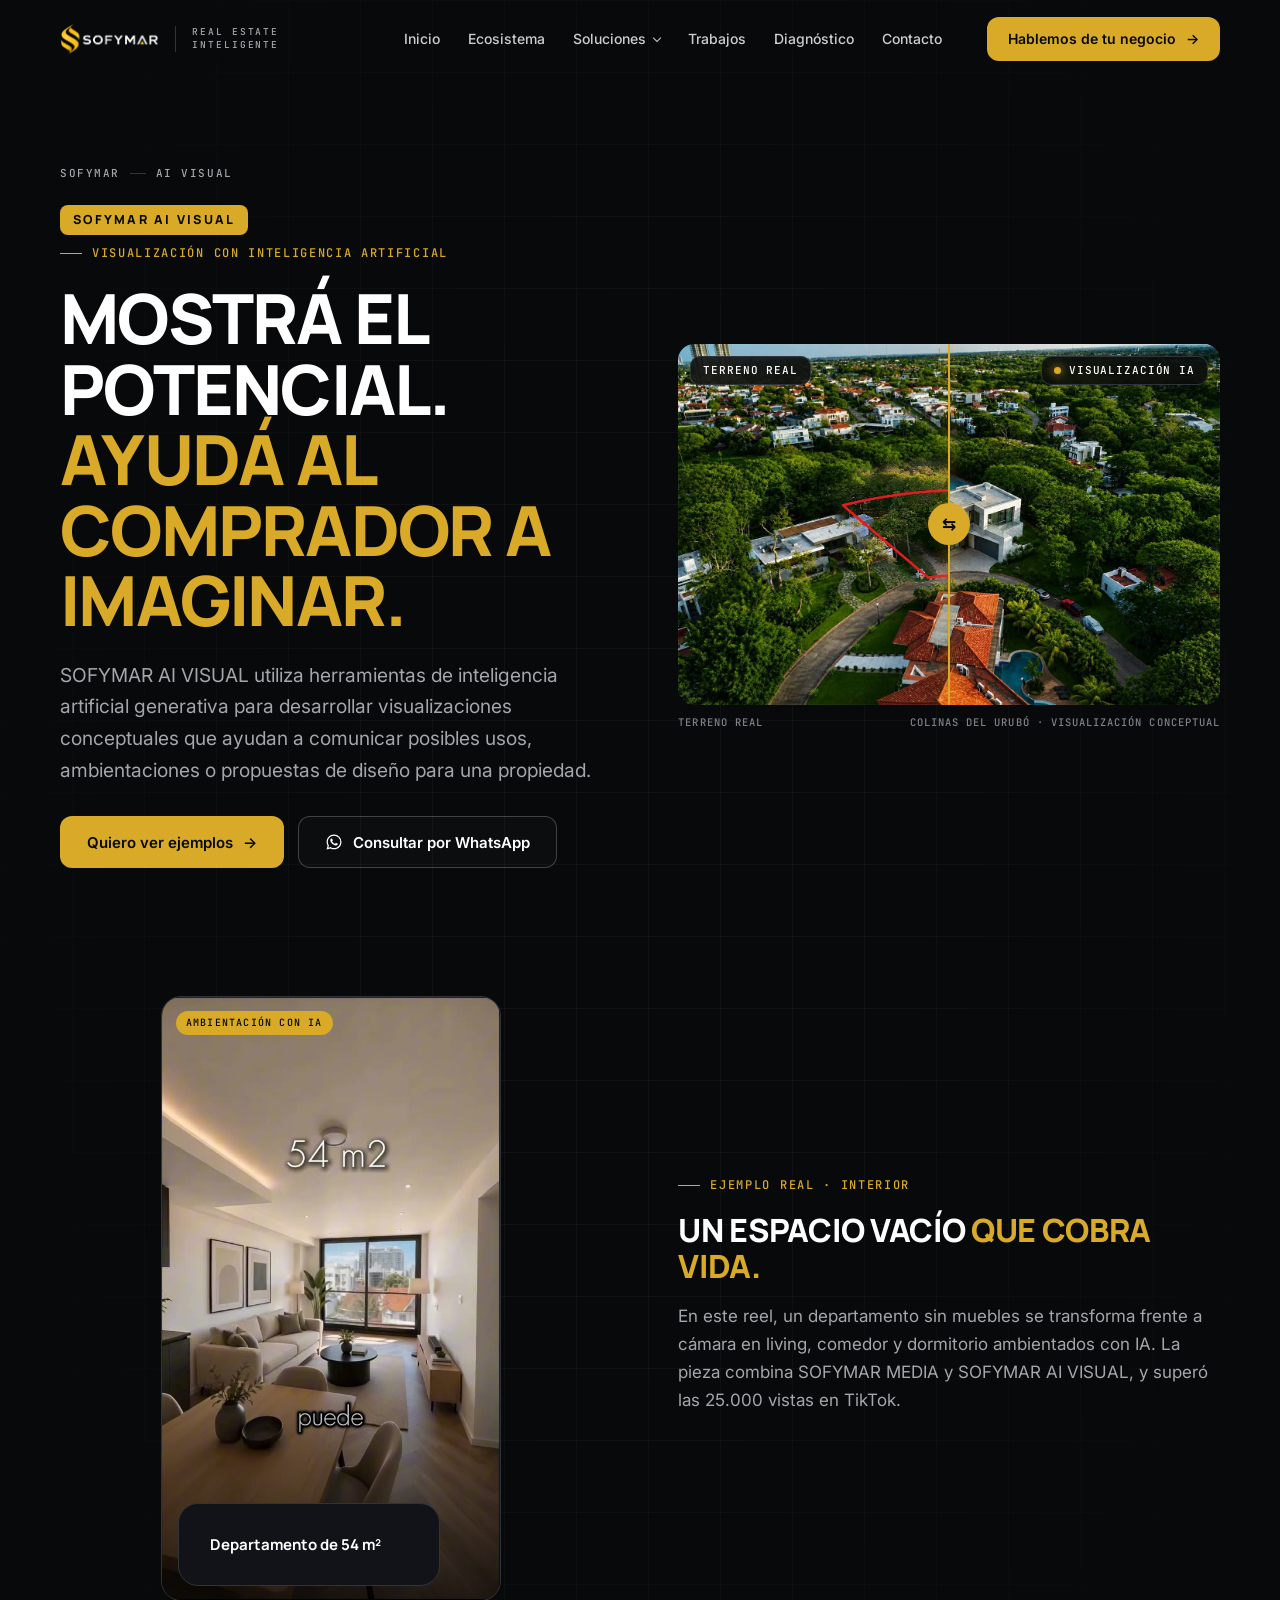
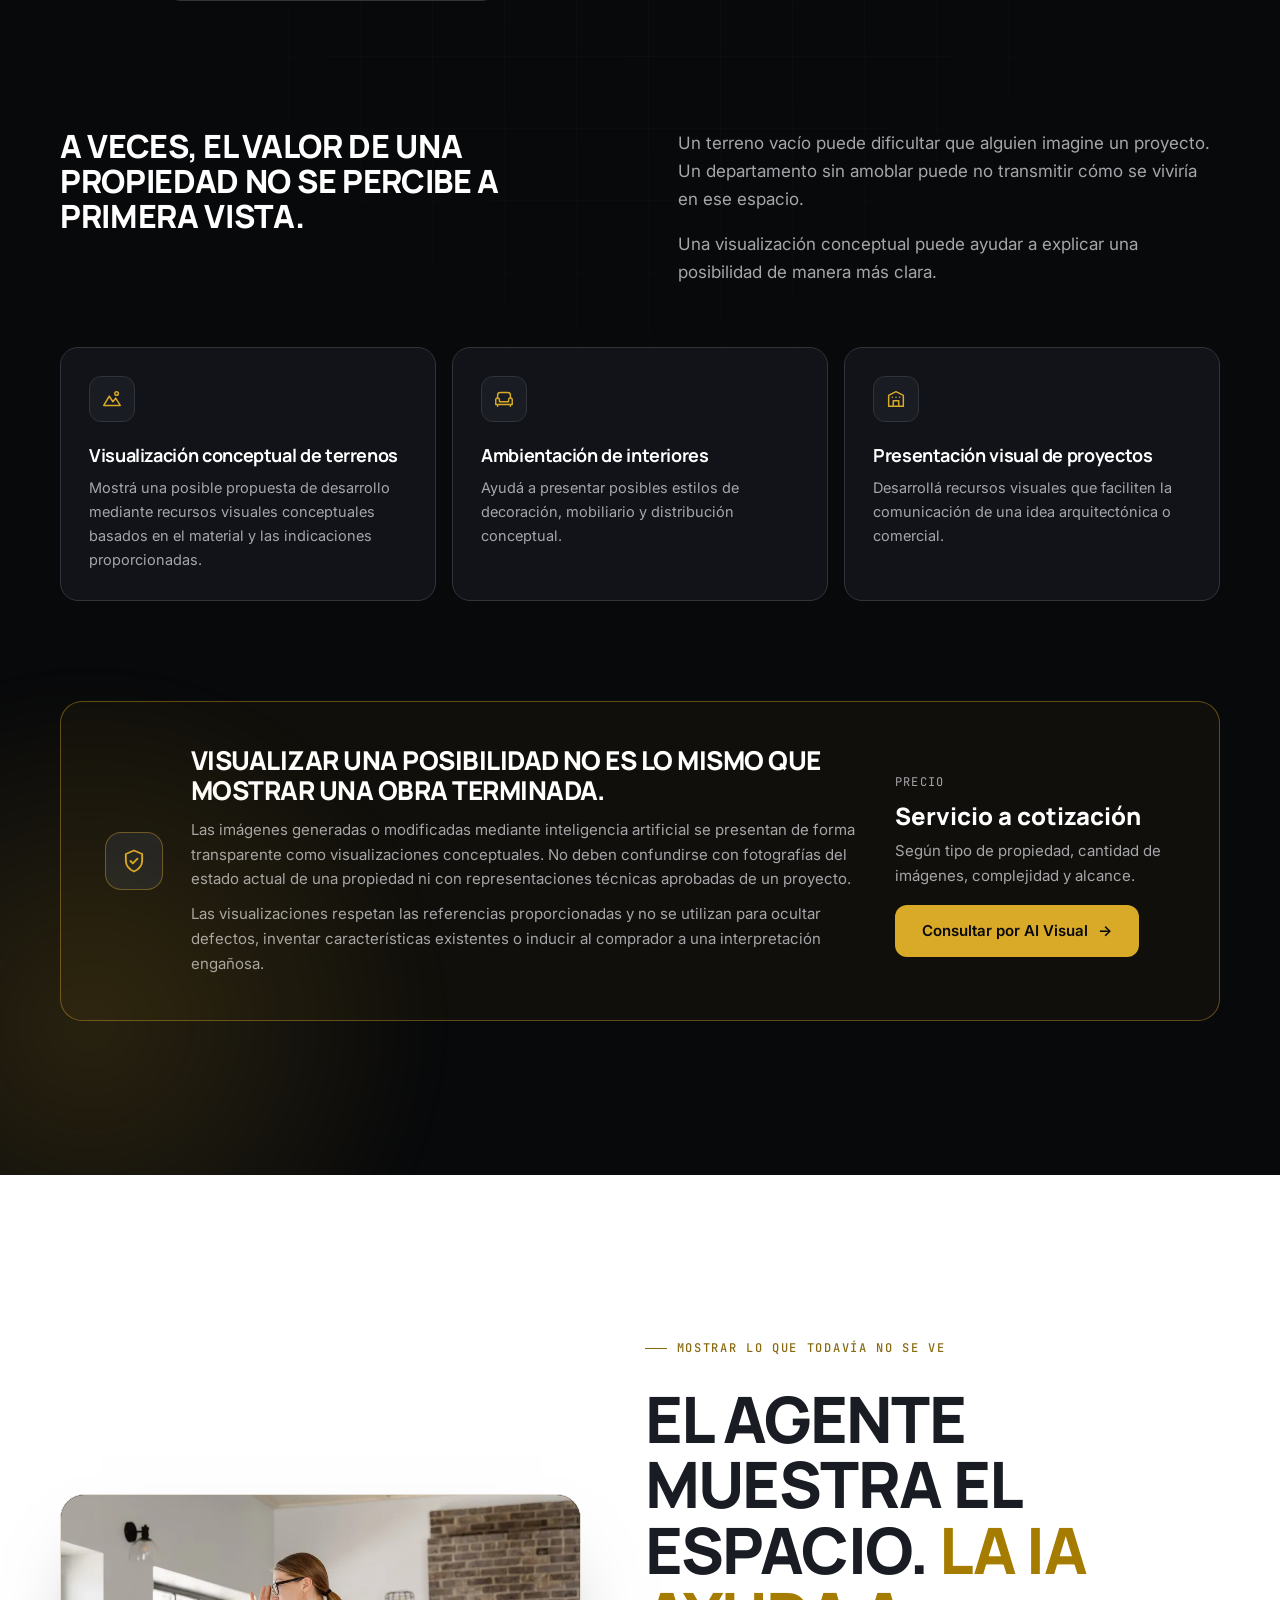
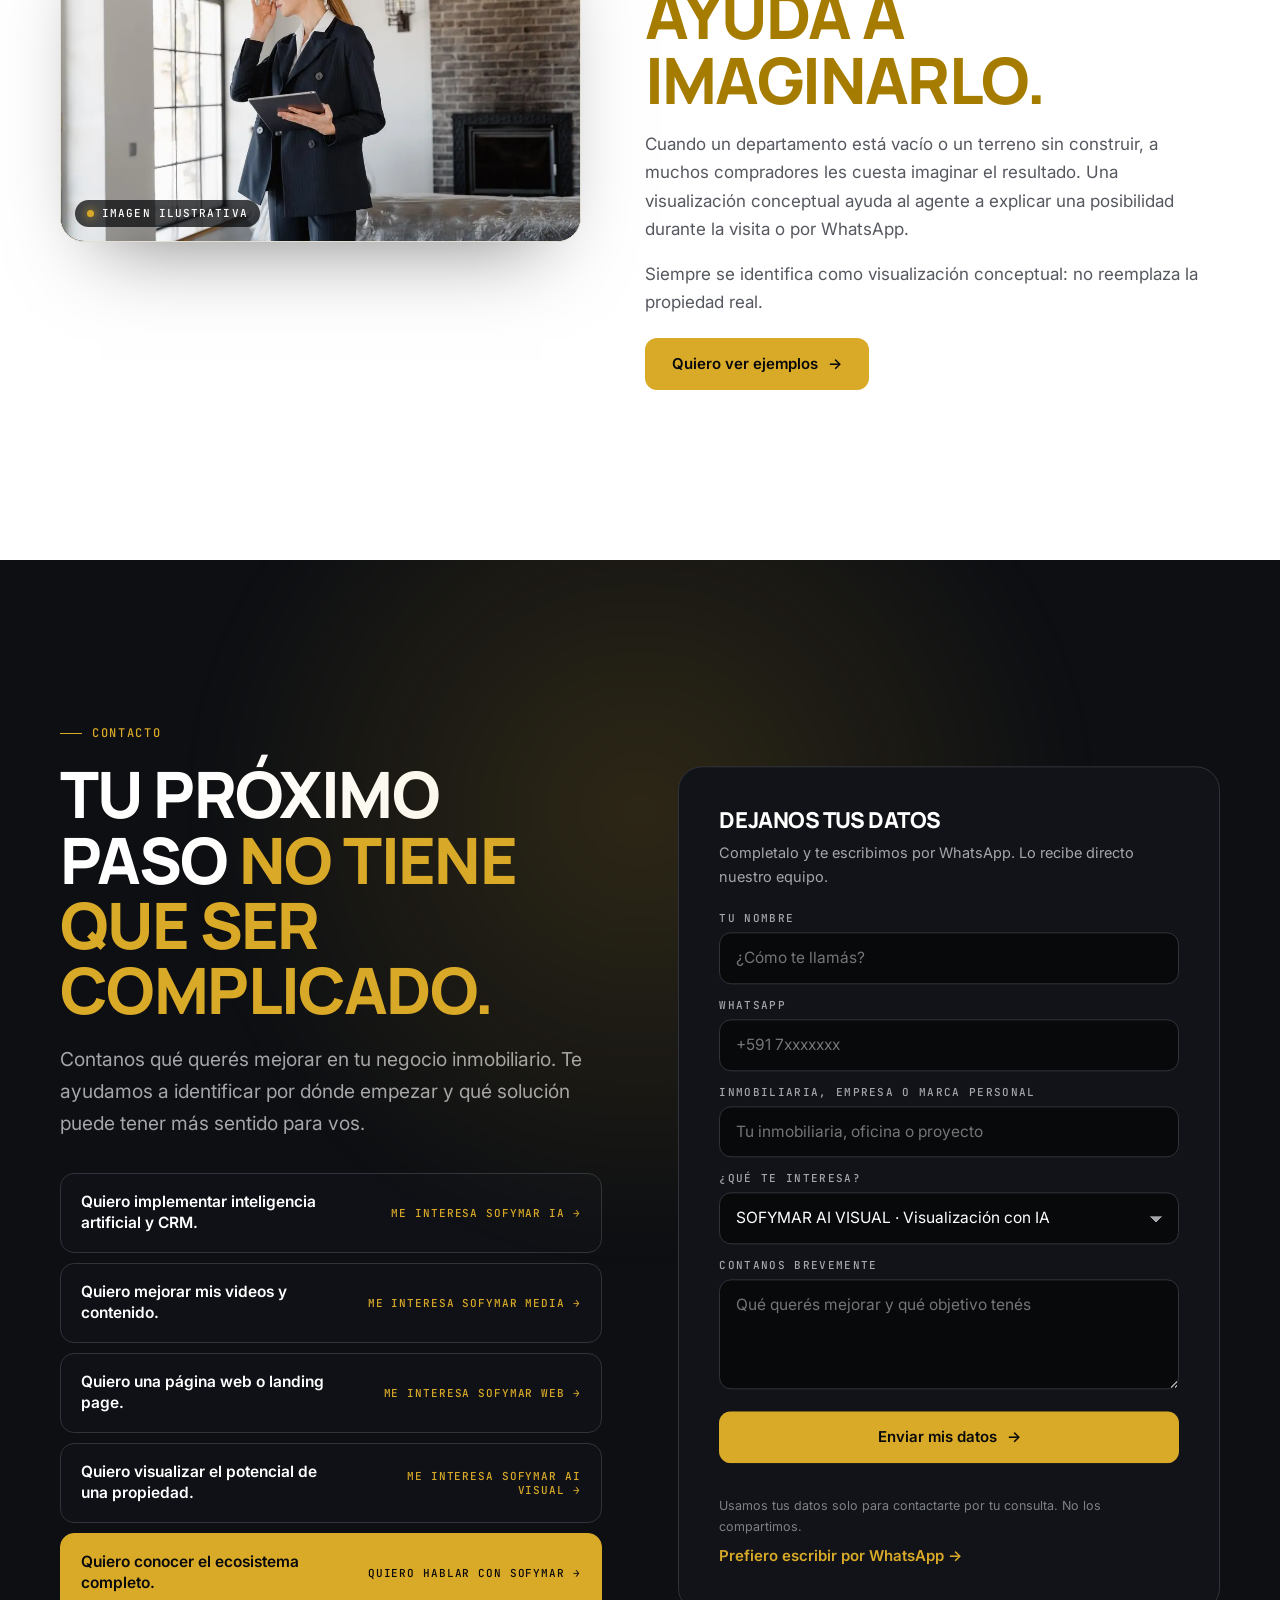
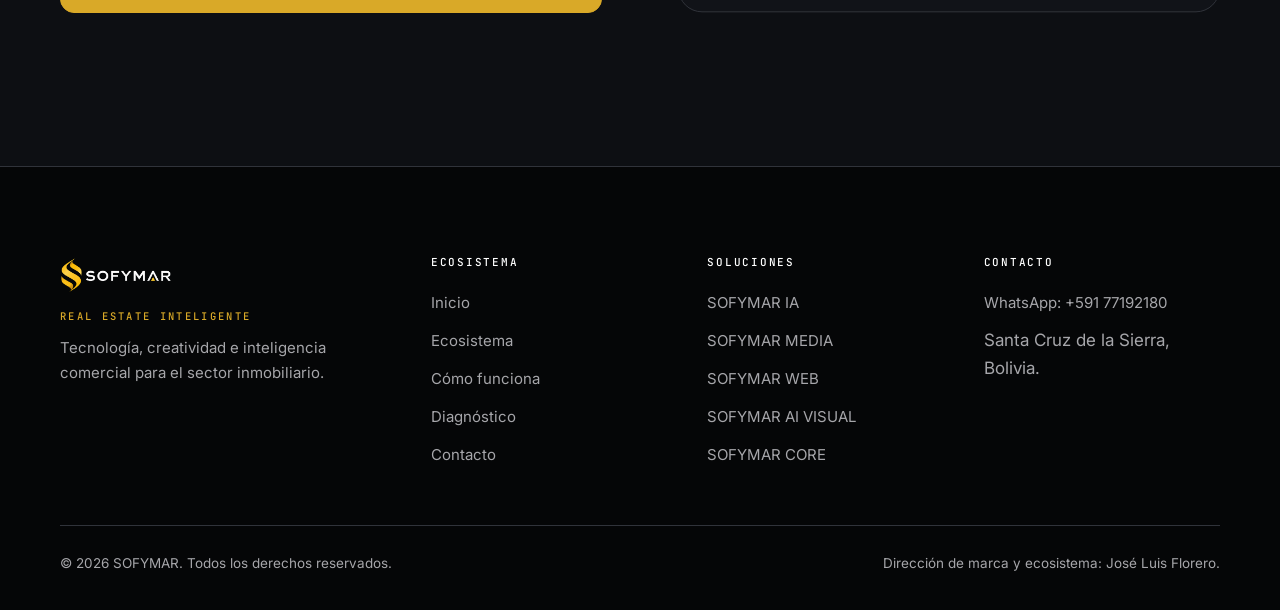
==== commit be8b2725: "Actualiza el sitio y los archivos de la web SOFYMAR Co-Authored-By: Claude Sonnet 5.5 <noreply@anthr" ====
--- a/ai-visual.html
+++ b/ai-visual.html
@@ -48,6 +48,7 @@
   <symbol id="i-msg" viewBox="0 0 24 24"><g fill="none" stroke="currentColor" stroke-width="1.6" stroke-linejoin="round"><path d="M4 5h16v11H9l-5 4Z"/></g></symbol>
   <symbol id="i-crm" viewBox="0 0 24 24"><g fill="none" stroke="currentColor" stroke-width="1.6" stroke-linecap="round"><rect x="3" y="4" width="18" height="16" rx="2.5"/><path d="M7 9h10M7 13h6M7 17h8"/></g></symbol>
   <symbol id="i-l" viewBox="0 0 24 24"><path fill="none" stroke="currentColor" stroke-width="1.6" stroke-linecap="round" stroke-linejoin="round" d="M19 12H5m6-6-6 6 6 6"/></symbol>
+  <symbol id="i-play" viewBox="0 0 24 24"><path fill="currentColor" d="M8 5.5v13a1 1 0 0 0 1.5.86l10.5-6.5a1 1 0 0 0 0-1.72L9.5 4.64A1 1 0 0 0 8 5.5z"/></symbol>
   <symbol id="i-r" viewBox="0 0 24 24"><path fill="none" stroke="currentColor" stroke-width="1.6" stroke-linecap="round" stroke-linejoin="round" d="M5 12h14m-6-6 6 6-6 6"/></symbol>
 </defs></svg>
 
@@ -167,6 +168,24 @@
     </div>
   </div>
 </section>
+
+<section class="sec lt-w human" id="personas-ai-visual" aria-labelledby="t-hum-ai-visual">
+  <div class="wrap">
+    <div class="split human-in">
+      <figure class="human-fig rv">
+        <img src="assets/persona-agente-tablet.webp" alt="Agentes inmobiliarios trabajando con tecnología (imagen ilustrativa)" loading="lazy" width="1000" height="667">
+        <figcaption><span class="dot"></span>Imagen ilustrativa</figcaption>
+      </figure>
+      <div class="rv">
+        <p class="tag">Mostrar lo que todavía no se ve</p>
+        <h2 class="big" id="t-hum-ai-visual">El agente muestra el espacio. <span class="o">La IA ayuda a imaginarlo.</span></h2>
+        <div class="body-txt"><p>Cuando un departamento está vacío o un terreno sin construir, a muchos compradores les cuesta imaginar el resultado. Una visualización conceptual ayuda al agente a explicar una posibilidad durante la visita o por WhatsApp.</p><p>Siempre se identifica como visualización conceptual: no reemplaza la propiedad real.</p></div>
+        <p style="margin-top:22px"><a class="btn btn-gold" href="#contacto">Quiero ver ejemplos <span class="arr" aria-hidden="true">→</span></a></p>
+      </div>
+    </div>
+  </div>
+</section>
+
 
 <section class="sec alt" id="contacto" aria-labelledby="t-cta">
   <div class="glow" style="width:900px;height:900px;left:50%;top:-200px;margin-left:-450px"></div>
--- a/assets/sofymar-v2.css
+++ b/assets/sofymar-v2.css
@@ -194,7 +194,7 @@
 #pct{font:500 11px/1 var(--f-m);color:var(--oro);min-width:40px}
 @media (max-width:1100px){.hero-hud{display:none}}
 @media (max-width:768px){
-  .hero{height:100vh;height:100svh}
+  .hero{height:340vh;height:340svh}
   .hero-shade{background:linear-gradient(0deg,rgba(8,9,11,1) 0%,rgba(8,9,11,.85) 50%,rgba(8,9,11,.35) 100%)}
   .hero-content{align-items:flex-end;padding-bottom:84px}
   .progress,#pct{display:none}
--- a/assets/sofymar-extra.css
+++ b/assets/sofymar-extra.css
@@ -631,3 +631,82 @@
 
 .core-h1{margin-bottom:26px}
 .h1-land{margin-bottom:6px}
+
+/* ===== AJUSTES CELULAR ===== */
+@media (max-width:760px){
+  .subnav{position:static}
+  .sn-links a{font-size:14px;padding:12px 12px}
+  .stats{grid-template-columns:minmax(0,1fr)!important}
+  .hero-chips span{font-size:11.5px;padding:9px 12px}
+  .wm small{font-size:11px}
+  .eco-tabs{scroll-snap-type:x proximity;-webkit-mask-image:linear-gradient(90deg,#000 88%,transparent);mask-image:linear-gradient(90deg,#000 88%,transparent);padding-right:28px}
+  .eco-tab{scroll-snap-align:start}
+  .eco-tab strong{font-size:13.5px}
+  .nd b{font-size:11px;padding:7px 10px}
+  .mani-vis{aspect-ratio:auto;display:grid;gap:12px;max-width:none}
+  .mani-vis .a,.mani-vis .b,.mani-vis .c{position:relative;left:auto;right:auto;top:auto;bottom:auto;width:100%}
+  .mani-vis .b{aspect-ratio:3/2}
+  .media-vis .cap{font-size:11px}
+  .ptable{min-width:600px;font-size:14px}.ptable th,.ptable td{padding:14px 12px}
+}
+@media (max-width:480px){
+  .badge,.chip,.pt,.tag{font-size:11px}
+  small,.k{font-size:max(1em,11px)}
+}
+@media (max-width:760px){
+  .st-bad,.st-ok,.bfa .tag-w text{font-size:11px}
+  .bfa .hub text{font-size:10px}
+  .cv-core small{font-size:10.5px}
+  .dp,.dsc{font-size:11.5px}
+}
+
+/* ===== VIDEOS EXTERNOS, CLIPS Y EQUIPO DE AGENTES ===== */
+.yt-wrap{max-width:900px;margin:0 auto clamp(34px,4vw,56px)}
+.yt,.clip-box{position:relative;overflow:hidden;border-radius:20px;border:1px solid var(--line);background:#000}
+.yt{aspect-ratio:16/9}
+.yt iframe,.clip-box iframe{position:absolute;inset:0;width:100%;height:100%;border:0}
+.yt-play,.clip-play{position:absolute;inset:0;width:100%;height:100%;padding:0;border:0;cursor:pointer;background:none;color:#fff;font:inherit;text-align:left}
+.yt-play img{position:absolute;inset:0;width:100%;height:100%;object-fit:cover;transition:transform .6s var(--ease)}
+.yt-play:hover img{transform:scale(1.03)}
+.yt-play::after{content:"";position:absolute;inset:0;background:linear-gradient(0deg,rgba(8,9,11,.85),rgba(8,9,11,.05) 60%)}
+.yt-btn{position:absolute;left:50%;top:50%;z-index:2;width:72px;height:72px;margin:-36px 0 0 -36px;border-radius:50%;display:grid;place-items:center;background:var(--oro);color:#08090B;box-shadow:0 0 0 10px rgba(217,169,40,.22),0 20px 50px -10px rgba(0,0,0,.8)}
+.yt-btn svg{width:30px;height:30px;margin-left:3px}
+.yt-cap{position:absolute;left:0;right:0;bottom:0;z-index:2;padding:18px 20px;font:600 clamp(14px,2.2vw,17px)/1.35 var(--f-h)}
+.yt-cap b{display:block;font:500 11px/1 var(--f-m);letter-spacing:.14em;text-transform:uppercase;color:var(--oro);margin-bottom:8px}
+.clips{display:grid;grid-template-columns:repeat(2,minmax(0,1fr));gap:22px;max-width:760px;margin:0 auto}
+.clip{margin:0}
+.clip-box{aspect-ratio:9/16;background:linear-gradient(160deg,#16181e,#08090B)}
+.clip-play{display:flex;flex-direction:column;align-items:center;justify-content:center;gap:14px}
+.clip-play .yt-btn{position:static;margin:0}
+.clip-net{font:700 clamp(18px,3vw,24px)/1 var(--f-h);letter-spacing:.02em}
+.clip-hint{font:500 11.5px/1 var(--f-m);letter-spacing:.12em;text-transform:uppercase;color:var(--titanio)}
+.clip figcaption{display:flex;justify-content:space-between;align-items:center;gap:12px;flex-wrap:wrap;margin-top:14px;font:600 15px/1.3 var(--f-h)}
+.ag-group{margin:clamp(34px,4vw,54px) 0 18px}
+.ag-group h3{display:flex;align-items:center;gap:12px;font:700 clamp(20px,2.4vw,26px)/1.2 var(--f-h);margin:0}
+.ag-group h3 span{font:500 11.5px/1 var(--f-m);color:var(--oro);border:1px solid rgba(217,169,40,.45);border-radius:999px;padding:6px 10px}
+.ag-group p{margin:8px 0 0;color:var(--titanio);font-size:15px}
+.ag-grid{display:grid;grid-template-columns:repeat(3,minmax(0,1fr));gap:14px}
+.ag{position:relative;padding:22px;border-radius:18px;border:1px solid var(--line);background:var(--panel);display:flex;flex-direction:column;gap:8px}
+.ag .cn{font:500 12px/1 var(--f-m);letter-spacing:.14em;color:var(--oro)}
+.ag h4{margin:0;font:700 17px/1.3 var(--f-h)}
+.ag p{margin:0;color:var(--titanio);font-size:14.5px;line-height:1.55}
+@media (max-width:1000px){.ag-grid{grid-template-columns:repeat(2,minmax(0,1fr))}}
+@media (max-width:640px){
+  .ag-grid{grid-template-columns:minmax(0,1fr);gap:10px}
+  .ag{padding:18px}
+  .clips{gap:12px}
+  .clip figcaption{font-size:13.5px}
+  .yt-btn{width:60px;height:60px;margin:-30px 0 0 -30px}
+  .yt-cap{padding:14px}
+}
+@media (max-width:640px){.clip-hint{font-size:11px;letter-spacing:.06em;text-align:center;padding:0 8px}.clip-net{font-size:18px}}
+@media (max-width:760px){.reel{aspect-ratio:4/5}.media-vis .slot{aspect-ratio:4/5}}
+
+/* ===== PERSONAS + IA ===== */
+.human-in{display:grid;grid-template-columns:minmax(0,.95fr) minmax(0,1.05fr);gap:clamp(28px,5vw,72px);align-items:center}
+.human-fig{position:relative;margin:0;border-radius:24px;overflow:hidden;border:1px solid var(--line);background:#000;box-shadow:0 40px 80px -40px rgba(0,0,0,.5)}
+.human-fig img{display:block;width:100%;height:auto;max-height:640px;object-fit:cover}
+.human-fig figcaption{position:absolute;left:14px;bottom:14px;display:flex;align-items:center;gap:8px;padding:8px 12px;border-radius:999px;background:rgba(8,9,11,.74);color:#fff;font:500 11px/1 var(--f-m);letter-spacing:.1em;text-transform:uppercase}
+.human .big{margin:10px 0 18px}
+@media (max-width:860px){.human-in{grid-template-columns:minmax(0,1fr)}.human-fig img{max-height:420px}.human .btn{width:100%;justify-content:center}}
+.human .btn-gold{color:#08090B!important}
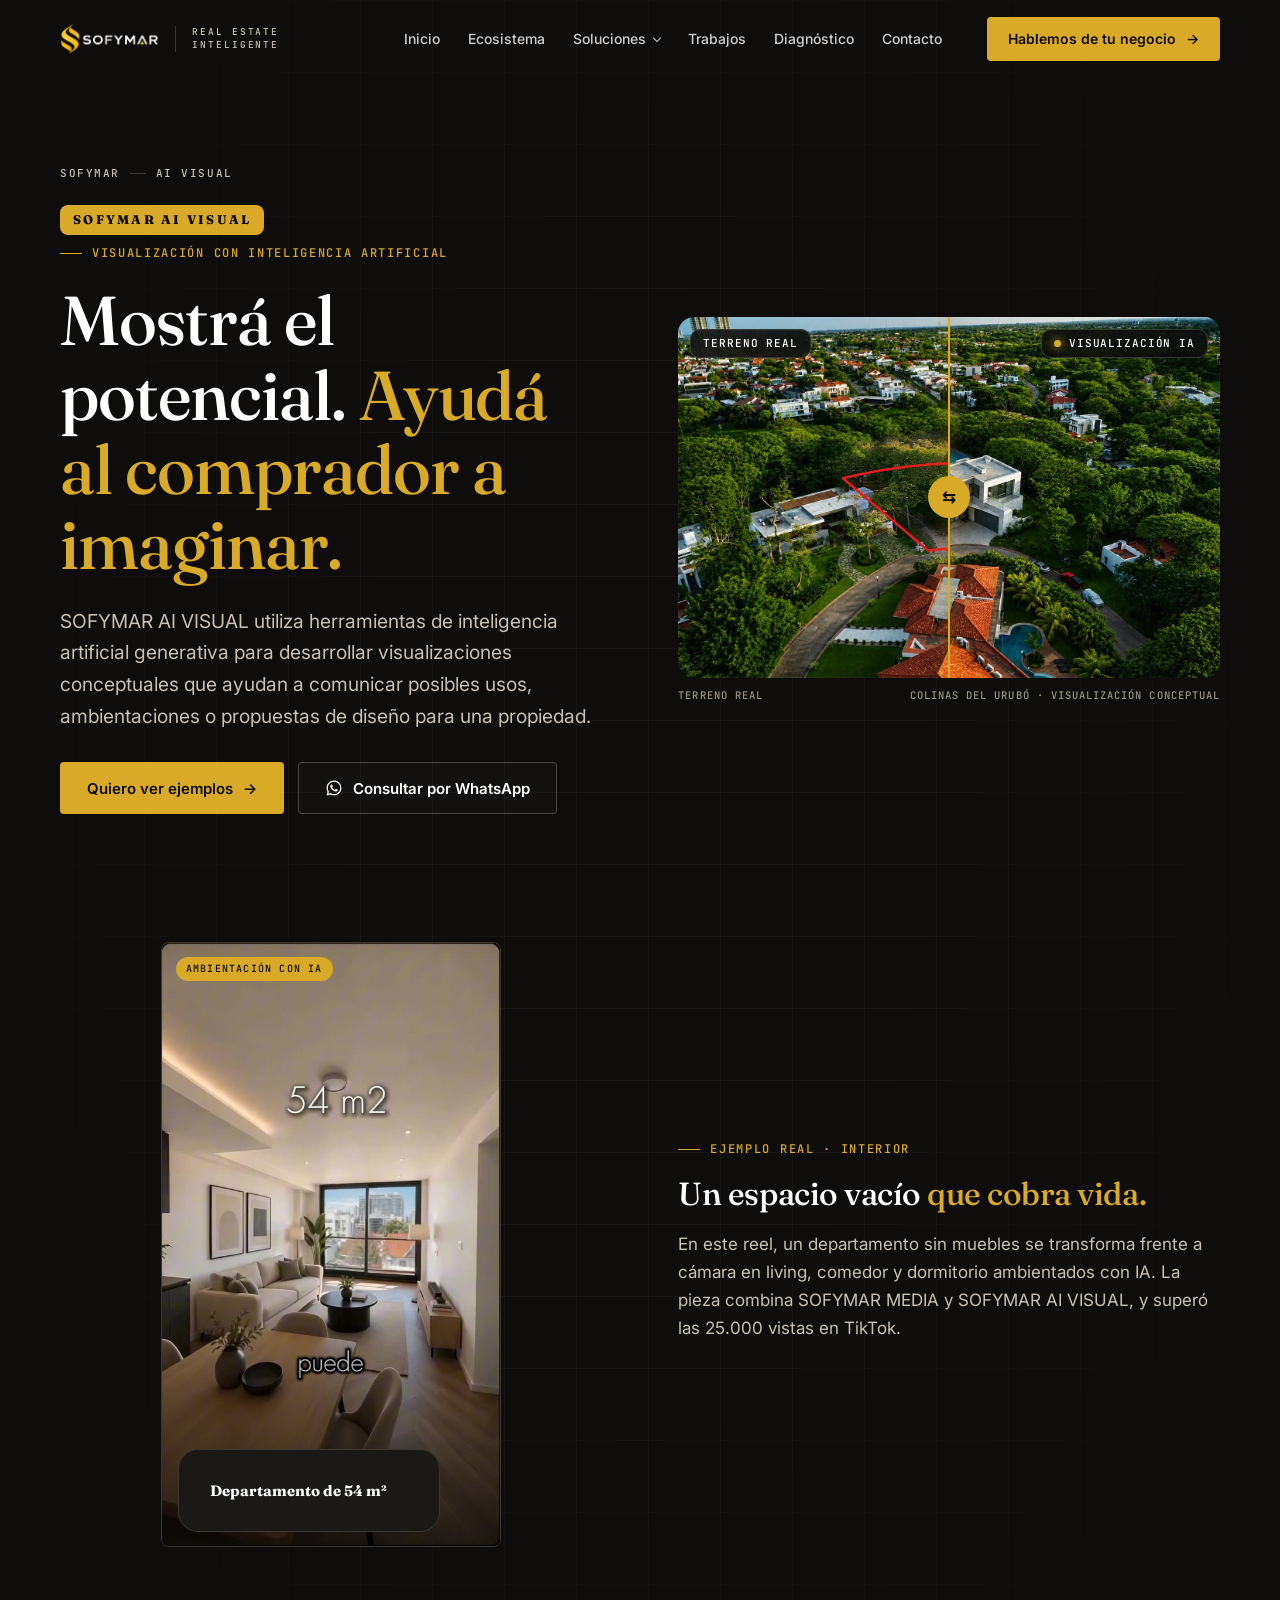
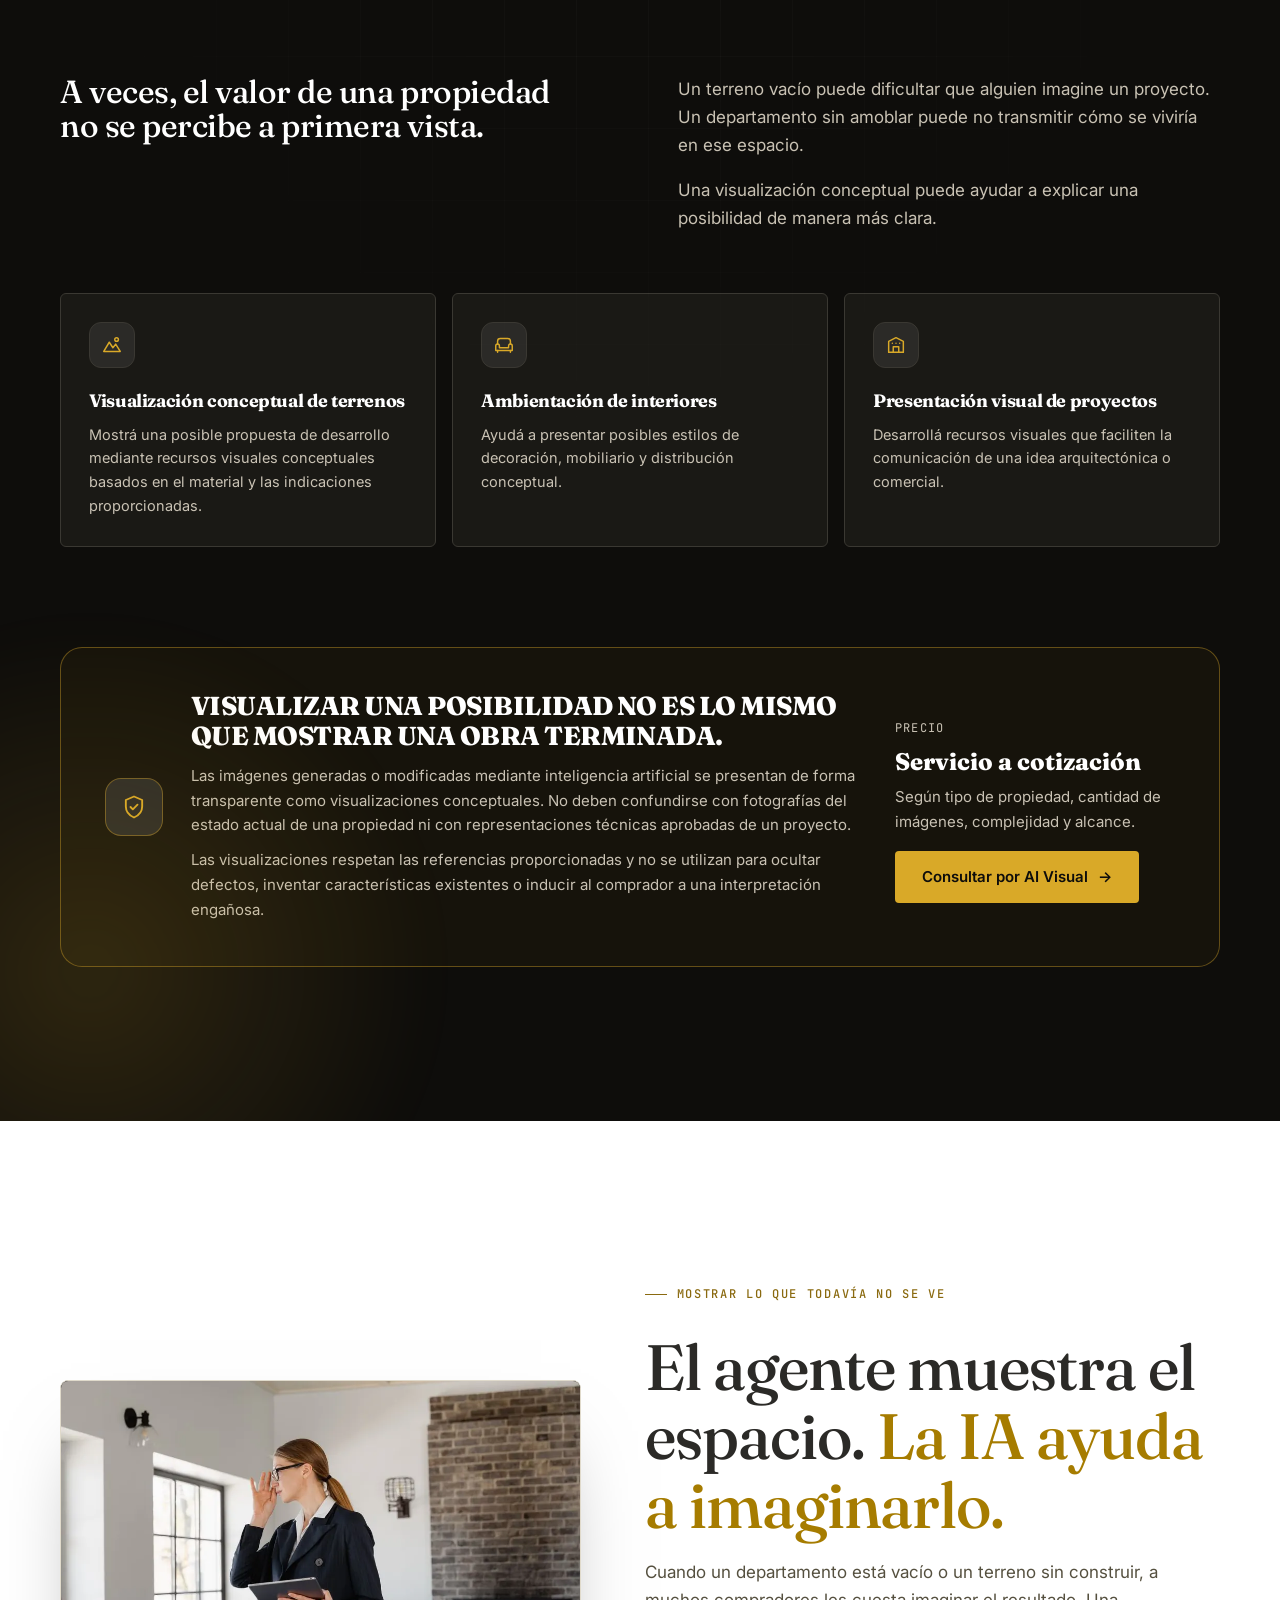
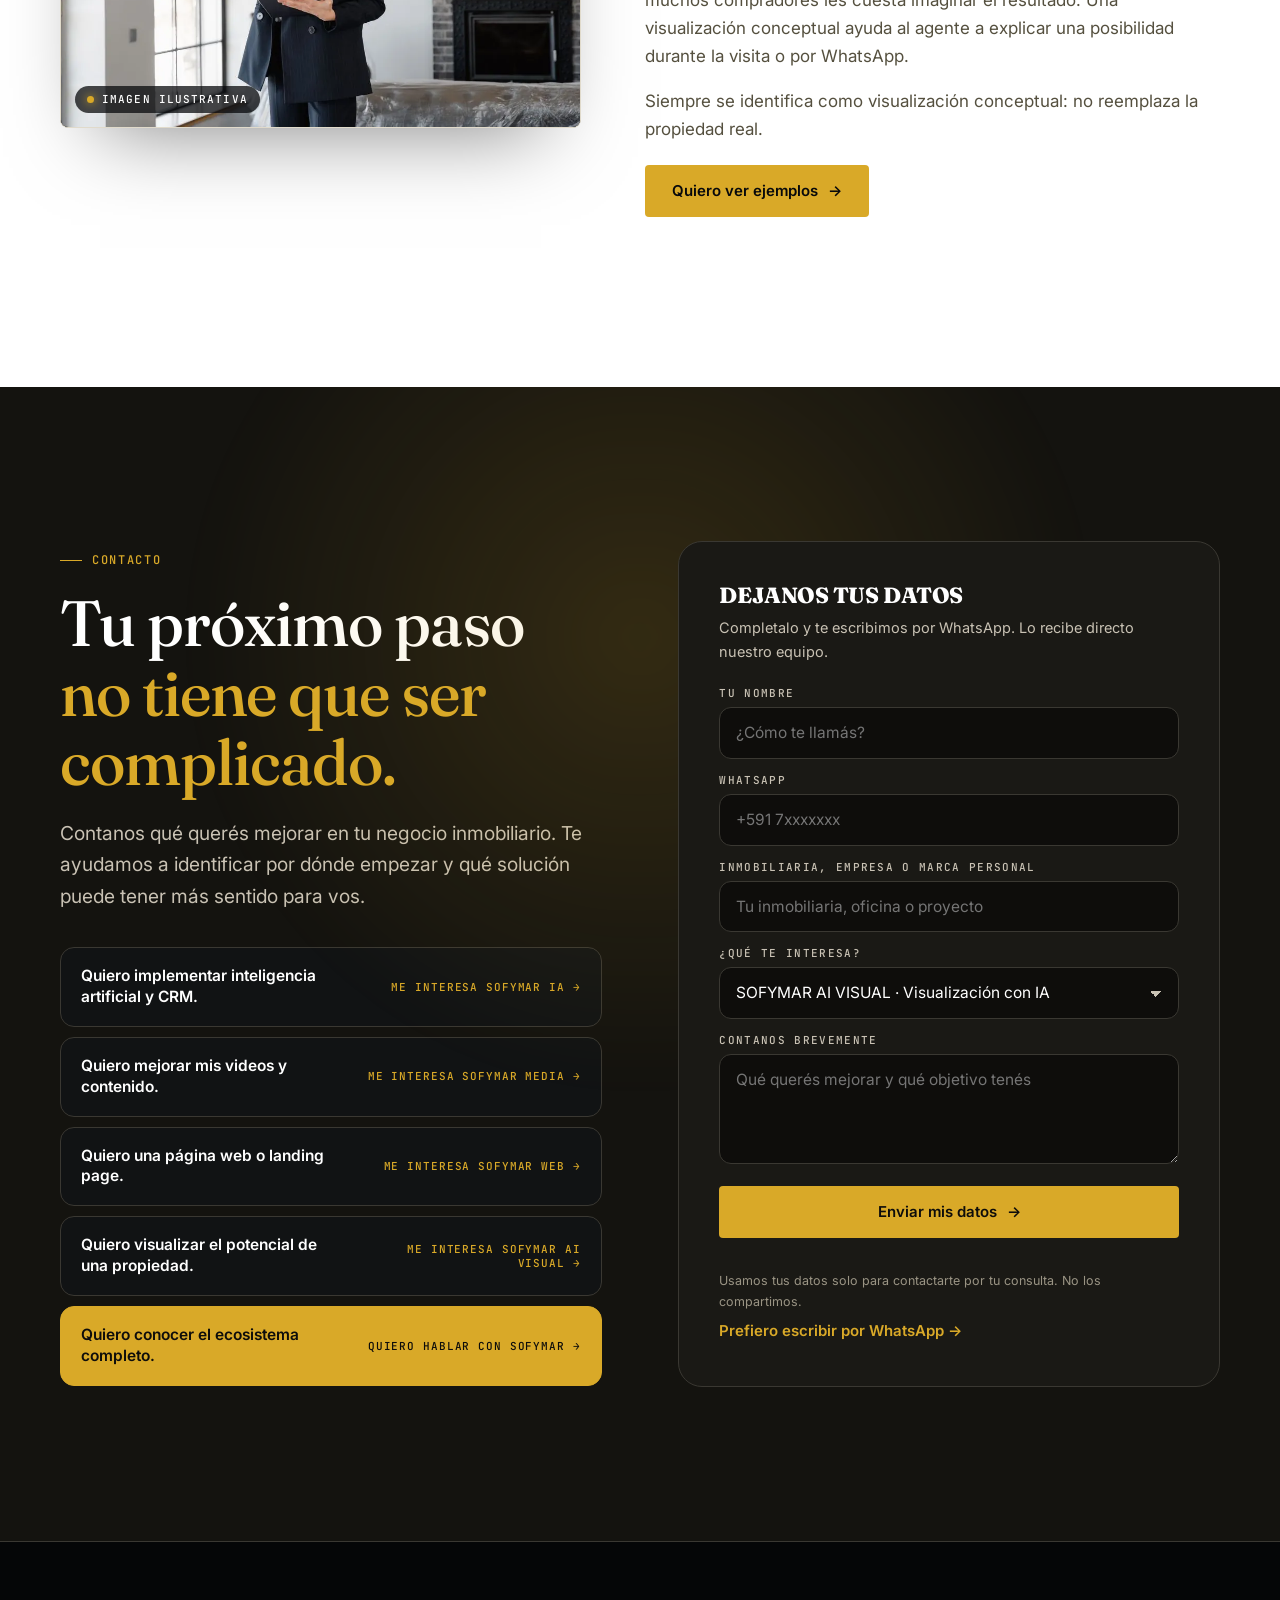
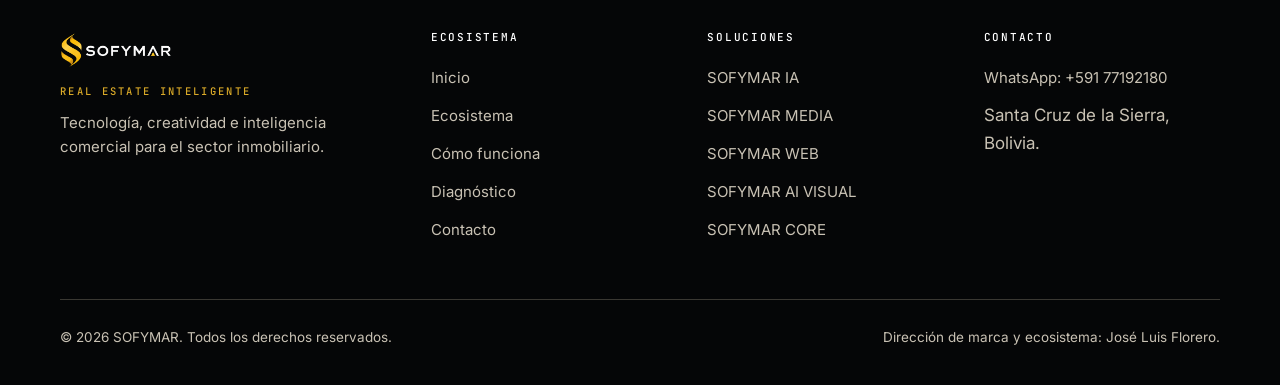
==== commit 1d4aed88: "Actualiza el sitio y los archivos de la web SOFYMAR Co-Authored-By: Claude Sonnet 5.5 <noreply@anthr" ====
--- a/ai-visual.html
+++ b/ai-visual.html
@@ -19,7 +19,7 @@
 <!-- PENDIENTE: con dominio, agregar <link rel="canonical"> y og:url; og:image absoluta -->
 <link rel="preconnect" href="https://fonts.googleapis.com">
 <link rel="preconnect" href="https://fonts.gstatic.com" crossorigin>
-<link href="https://fonts.googleapis.com/css2?family=Inter:wght@400;500;600&family=JetBrains+Mono:wght@500&family=Manrope:wght@500;600;700;800&display=swap" rel="stylesheet">
+<link href="https://fonts.googleapis.com/css2?family=Inter:wght@400;500;600&family=JetBrains+Mono:wght@500&family=Manrope:wght@500;600;700;800&family=Fraunces:opsz,wght@9..144,400;9..144,500;9..144,600&display=swap" rel="stylesheet">
 <link rel="stylesheet" href="assets/sofymar-v2.css">
 <link rel="stylesheet" href="assets/sofymar-extra.css">
 
--- a/assets/sofymar-extra.css
+++ b/assets/sofymar-extra.css
@@ -578,8 +578,8 @@
 .spoke{position:absolute;left:50%;top:50%;width:50%;height:1px;transform-origin:0 50%;transform:rotate(var(--a));background:linear-gradient(90deg,rgba(217,169,40,.12),rgba(217,169,40,.45));overflow:hidden}
 .spoke::after{content:"";position:absolute;top:-1px;height:3px;width:26px;border-radius:3px;background:linear-gradient(90deg,transparent,#F0C653);box-shadow:0 0 10px #D9A928;animation:spk 3s linear infinite;animation-delay:var(--d)}
 @keyframes spk{from{left:100%}to{left:-30px}}
-.nd{position:absolute;left:calc(50% + 50% * cos(var(--a)));top:calc(50% + 50% * sin(var(--a)));transform:translate(-50%,-50%);z-index:2}
-.nd b{display:block;white-space:nowrap;font:500 clamp(9px,1.5vw,11px)/1 var(--f-m);letter-spacing:.1em;text-transform:uppercase;color:#fff;padding:8px 11px;border-radius:999px;background:rgba(11,12,16,.92);border:1px solid rgba(217,169,40,.5);box-shadow:0 0 20px -4px rgba(217,169,40,.45);animation:cvspinr var(--sp) linear infinite}
+.core-vis .nd{position:absolute;left:calc(50% + 50% * cos(var(--a)));top:calc(50% + 50% * sin(var(--a)));transform:translate(-50%,-50%);z-index:2}
+.core-vis .nd b{display:block;white-space:nowrap;font:500 clamp(9px,1.5vw,11px)/1 var(--f-m);letter-spacing:.1em;text-transform:uppercase;color:#fff;padding:8px 11px;border-radius:999px;background:rgba(11,12,16,.92);border:1px solid rgba(217,169,40,.5);box-shadow:0 0 20px -4px rgba(217,169,40,.45);animation:cvspinr var(--sp) linear infinite}
 .dt{position:absolute;left:calc(50% + 50% * cos(var(--a)));top:calc(50% + 50% * sin(var(--a)));width:6px;height:6px;margin:-3px;border-radius:50%;background:#6FB2E8;box-shadow:0 0 12px #6FB2E8;animation:dtp 3s ease-in-out infinite}
 .dt:nth-child(odd){animation-delay:.9s}
 @keyframes dtp{50%{opacity:.25;transform:scale(.6)}}
@@ -642,7 +642,7 @@
   .eco-tabs{scroll-snap-type:x proximity;-webkit-mask-image:linear-gradient(90deg,#000 88%,transparent);mask-image:linear-gradient(90deg,#000 88%,transparent);padding-right:28px}
   .eco-tab{scroll-snap-align:start}
   .eco-tab strong{font-size:13.5px}
-  .nd b{font-size:11px;padding:7px 10px}
+  .core-vis .nd b{font-size:11px;padding:7px 10px}
   .mani-vis{aspect-ratio:auto;display:grid;gap:12px;max-width:none}
   .mani-vis .a,.mani-vis .b,.mani-vis .c{position:relative;left:auto;right:auto;top:auto;bottom:auto;width:100%}
   .mani-vis .b{aspect-ratio:3/2}
@@ -710,3 +710,39 @@
 .human .big{margin:10px 0 18px}
 @media (max-width:860px){.human-in{grid-template-columns:minmax(0,1fr)}.human-fig img{max-height:420px}.human .btn{width:100%;justify-content:center}}
 .human .btn-gold{color:#08090B!important}
+
+.ag-four{grid-template-columns:repeat(4,minmax(0,1fr))}
+@media (max-width:1000px){.ag-four{grid-template-columns:repeat(2,minmax(0,1fr))}}
+@media (max-width:640px){.ag-four{grid-template-columns:minmax(0,1fr)}}
+@media (max-width:1060px){
+  .pipe .stage{grid-template-columns:62px minmax(0,1fr);column-gap:20px;align-items:start}
+  .pipe .stage>*{grid-column:2;min-width:0}
+  .pipe .stage>.dt{grid-column:1;grid-row:1/span 6}
+  .pipe .stage .badge{justify-self:start}
+}
+@media (max-width:760px){.bfa .nd text{font-size:13px}.bfa .nd text{letter-spacing:0}}
+
+/* ==========================================================================
+   DIRECCIÓN "RESIDENCIA" — lujo silencioso (tokens de DESIGN.md)
+   Un solo bloque: para volver atrás, borrar desde acá hasta el final.
+   ========================================================================== */
+:root{
+  --bg:#0E0D0B;--bg-2:#14130F;--panel:#1A1915;--grafito:#2B2A27;
+  --line:#3A3832;--line-soft:rgba(58,56,50,.6);
+  --marfil:#F6F3EC;--titanio:#C9C2B4;--muted:#9A9484;
+  --f-h:"Fraunces",Georgia,"Times New Roman",serif;
+  --r:6px;
+}
+.lt,.lt-w{--bg:#F6F3EC;--bg-2:#F6F3EC;--panel:#FFFFFF;--grafito:#EDE8DC;--line:#E0DACB;--blanco:#2B2A27;--titanio:#55503F;--muted:#6B6657}
+.lt-w{--bg:#FFFFFF;--bg-2:#FFFFFF;--panel:#F6F3EC}
+h1,h2,h3,h4,.big,.mid,.h1,.sub-h,.h1-land{font-family:var(--f-h)}
+.big,.mid,.h1,.sub-h,.h1-land{font-weight:500;text-transform:none;letter-spacing:-.015em;line-height:1.08}
+.h1{line-height:1.04}
+.stage h3,.pipe-final,.ptable thead .am,.stat .n{text-transform:none}
+.stat .n,.ptable thead .am,.tp-table td{font-family:var(--f-h);font-weight:500}
+.btn{border-radius:4px;box-shadow:none}
+.btn-gold{box-shadow:none}
+.nav .btn,.sn-cta{border-radius:4px}
+.hud,.case,.browser,.work,.lux-card,.ag,.clip-box,.yt,.human-fig,.bfa-card,.eco-panel,.tp-table{--r:6px}
+.ag,.bfa-card,.human-fig,.yt,.clip-box,.reel,.reel-v,.noche{border-radius:8px}
+h3,h4{text-transform:none}
